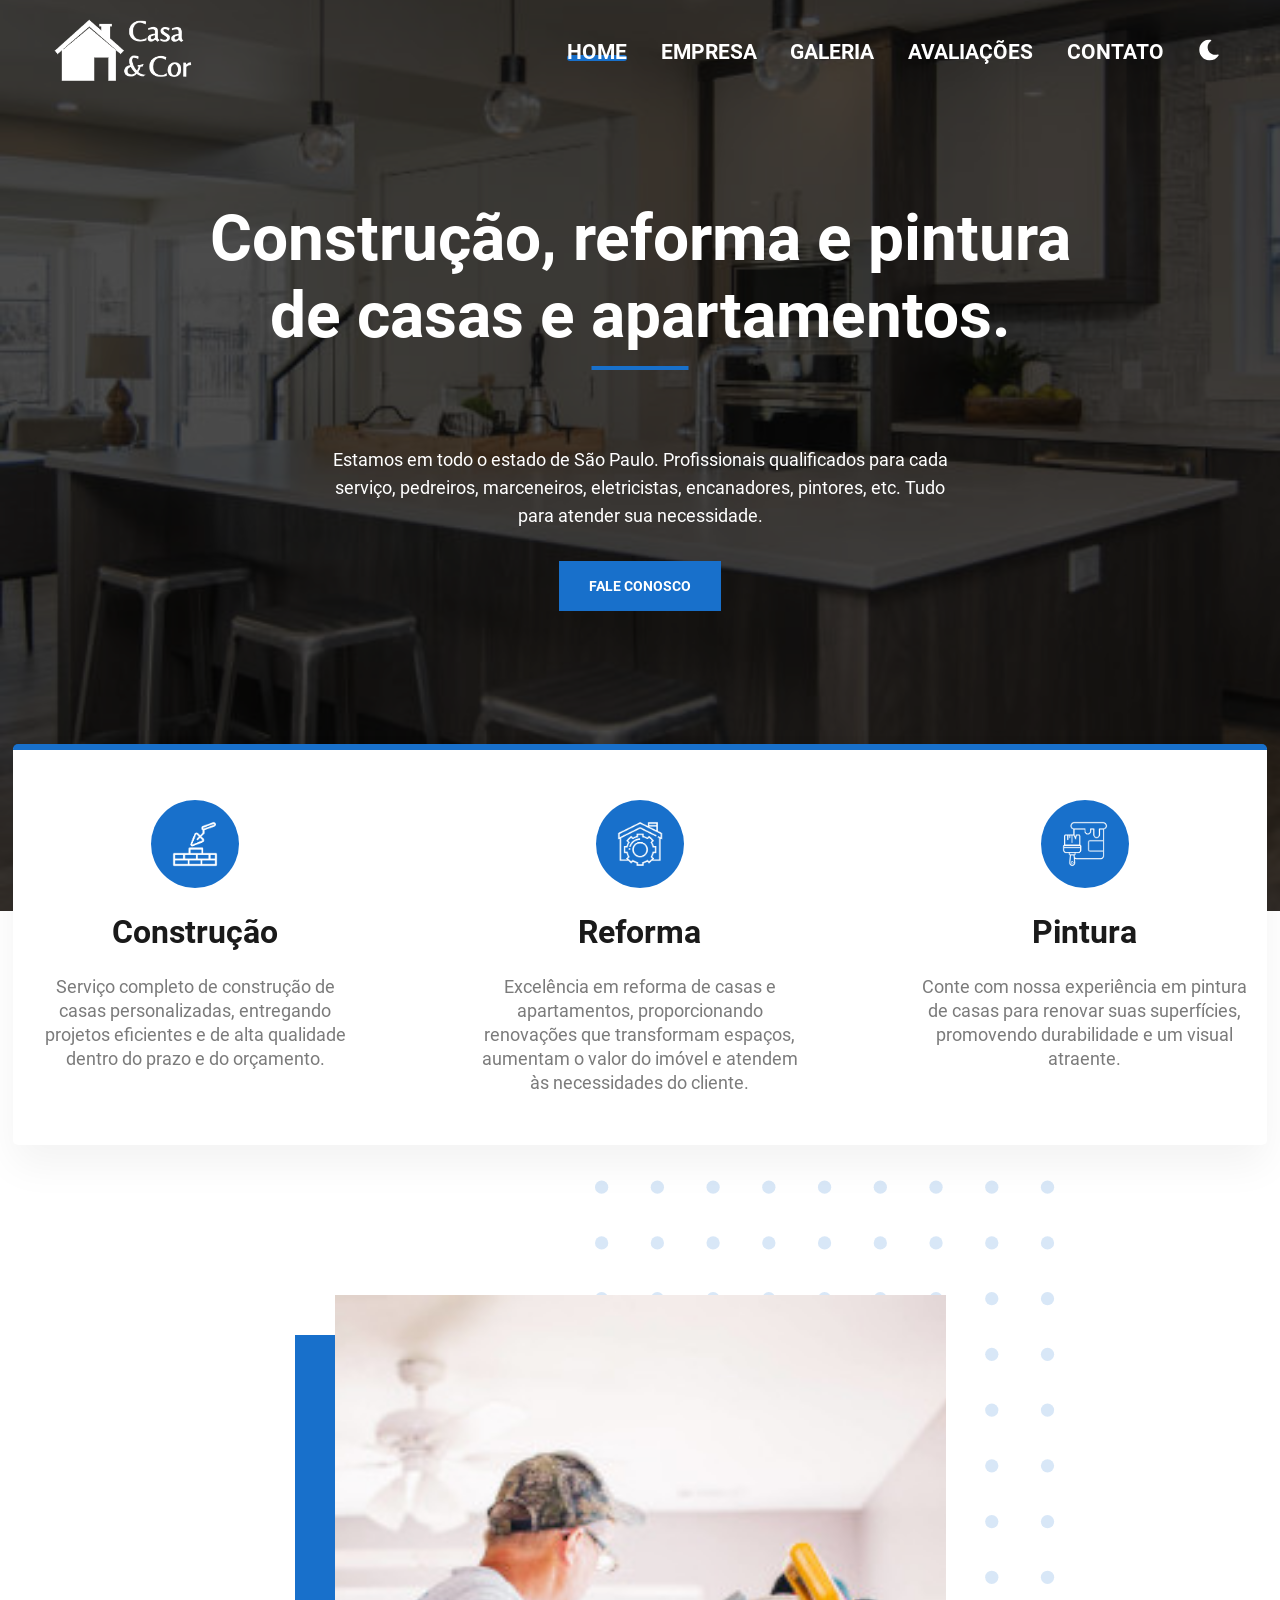
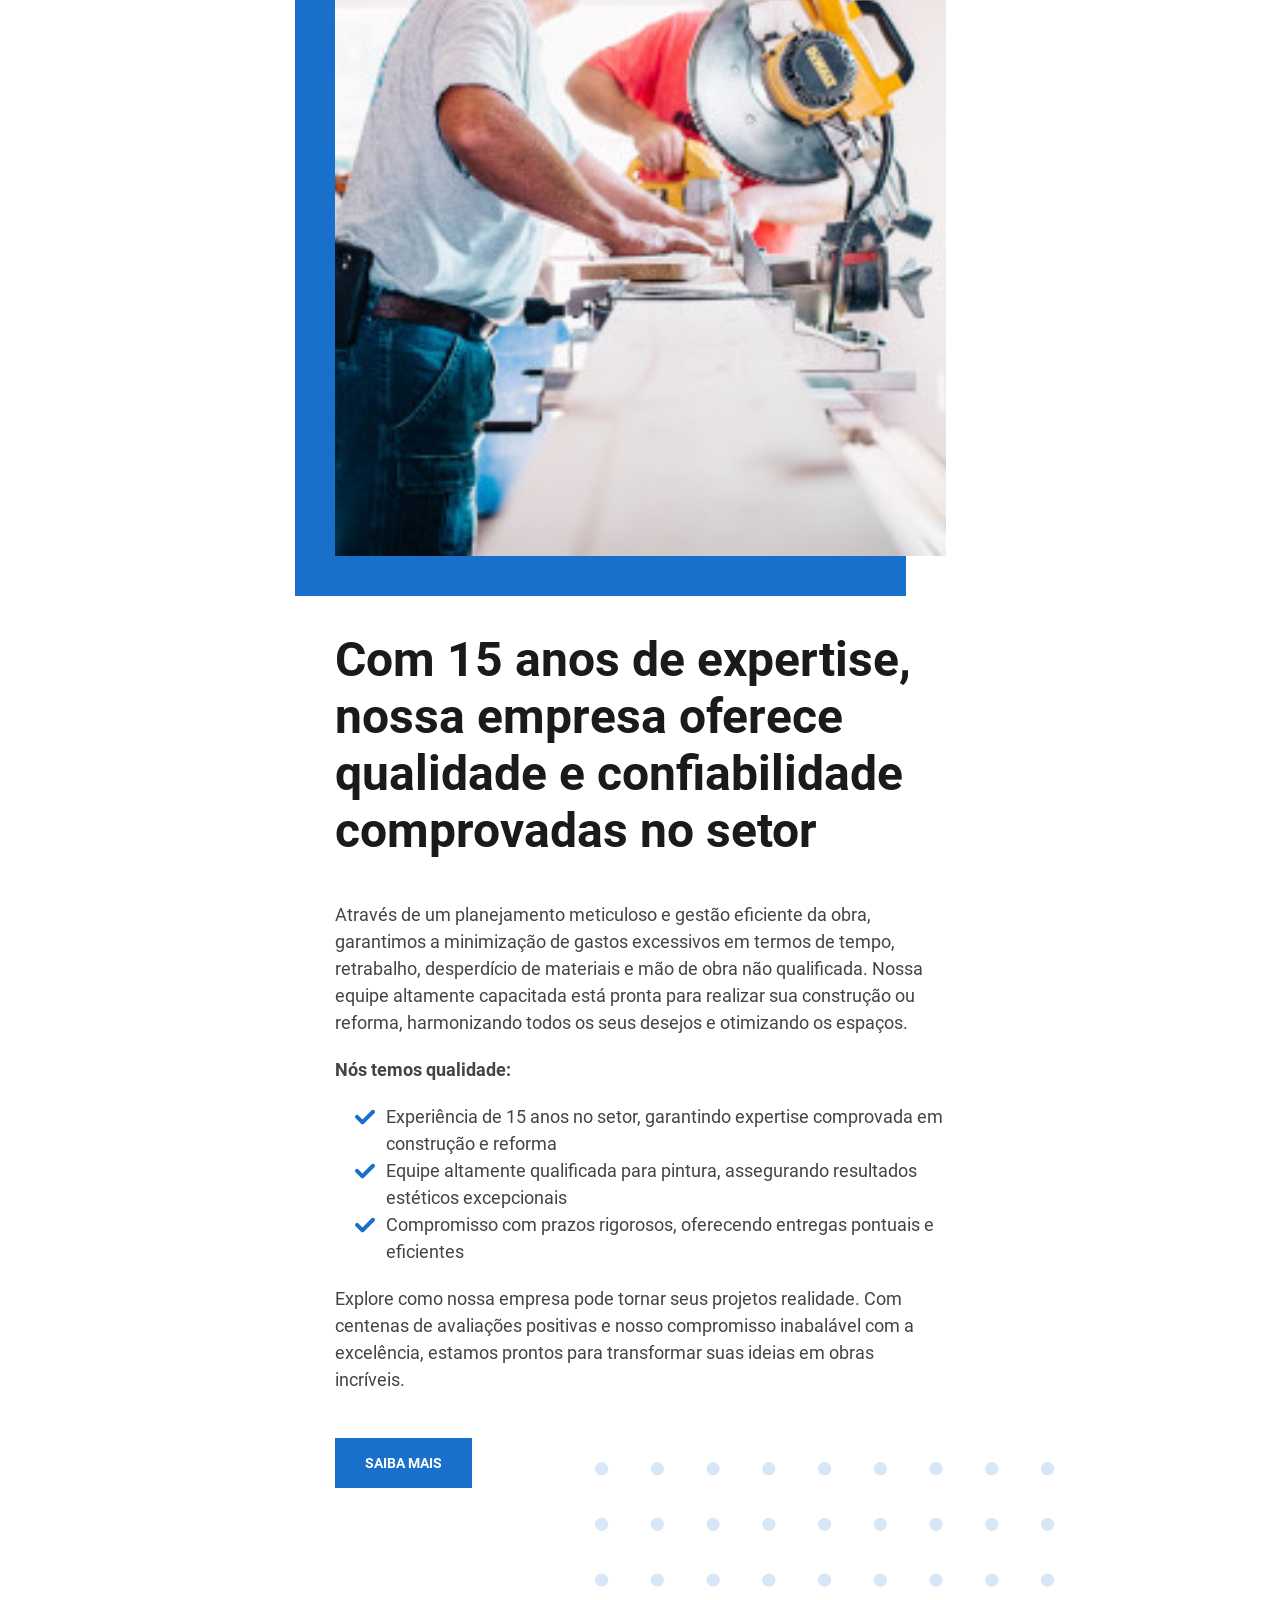
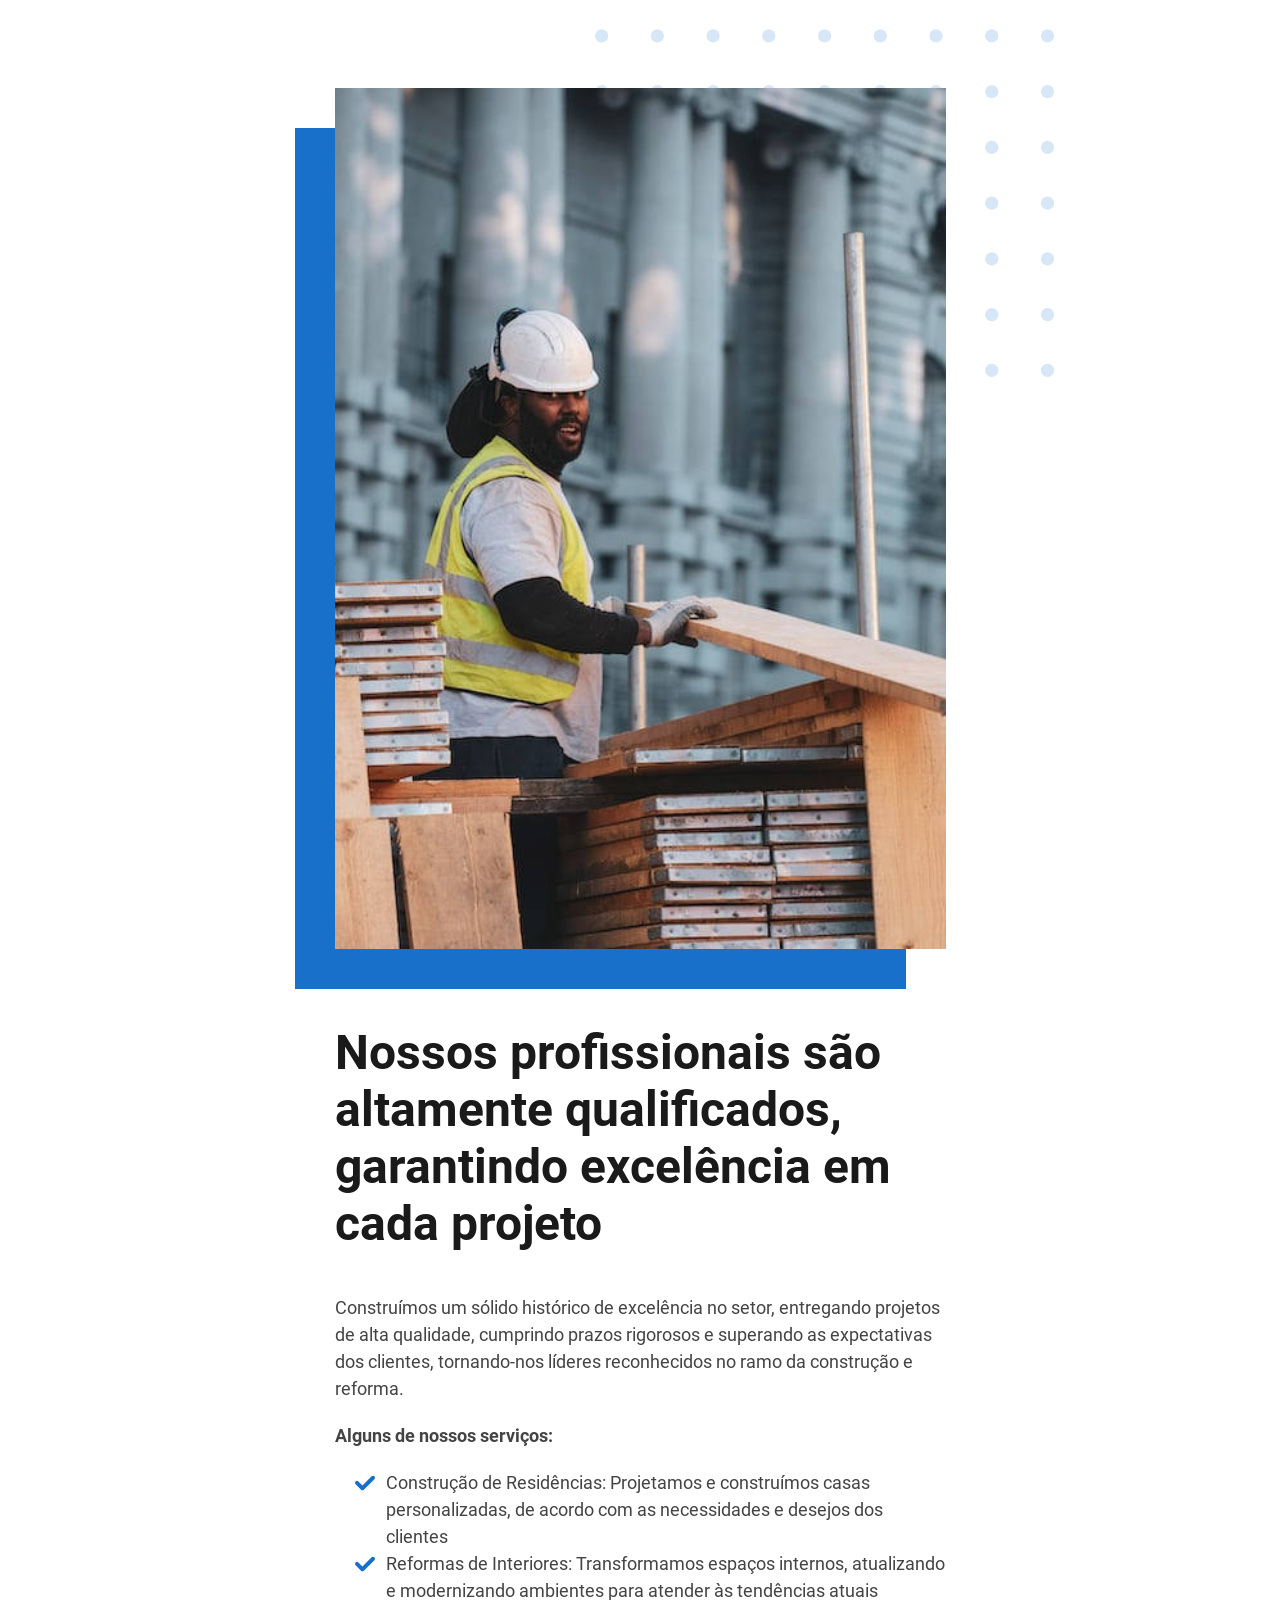
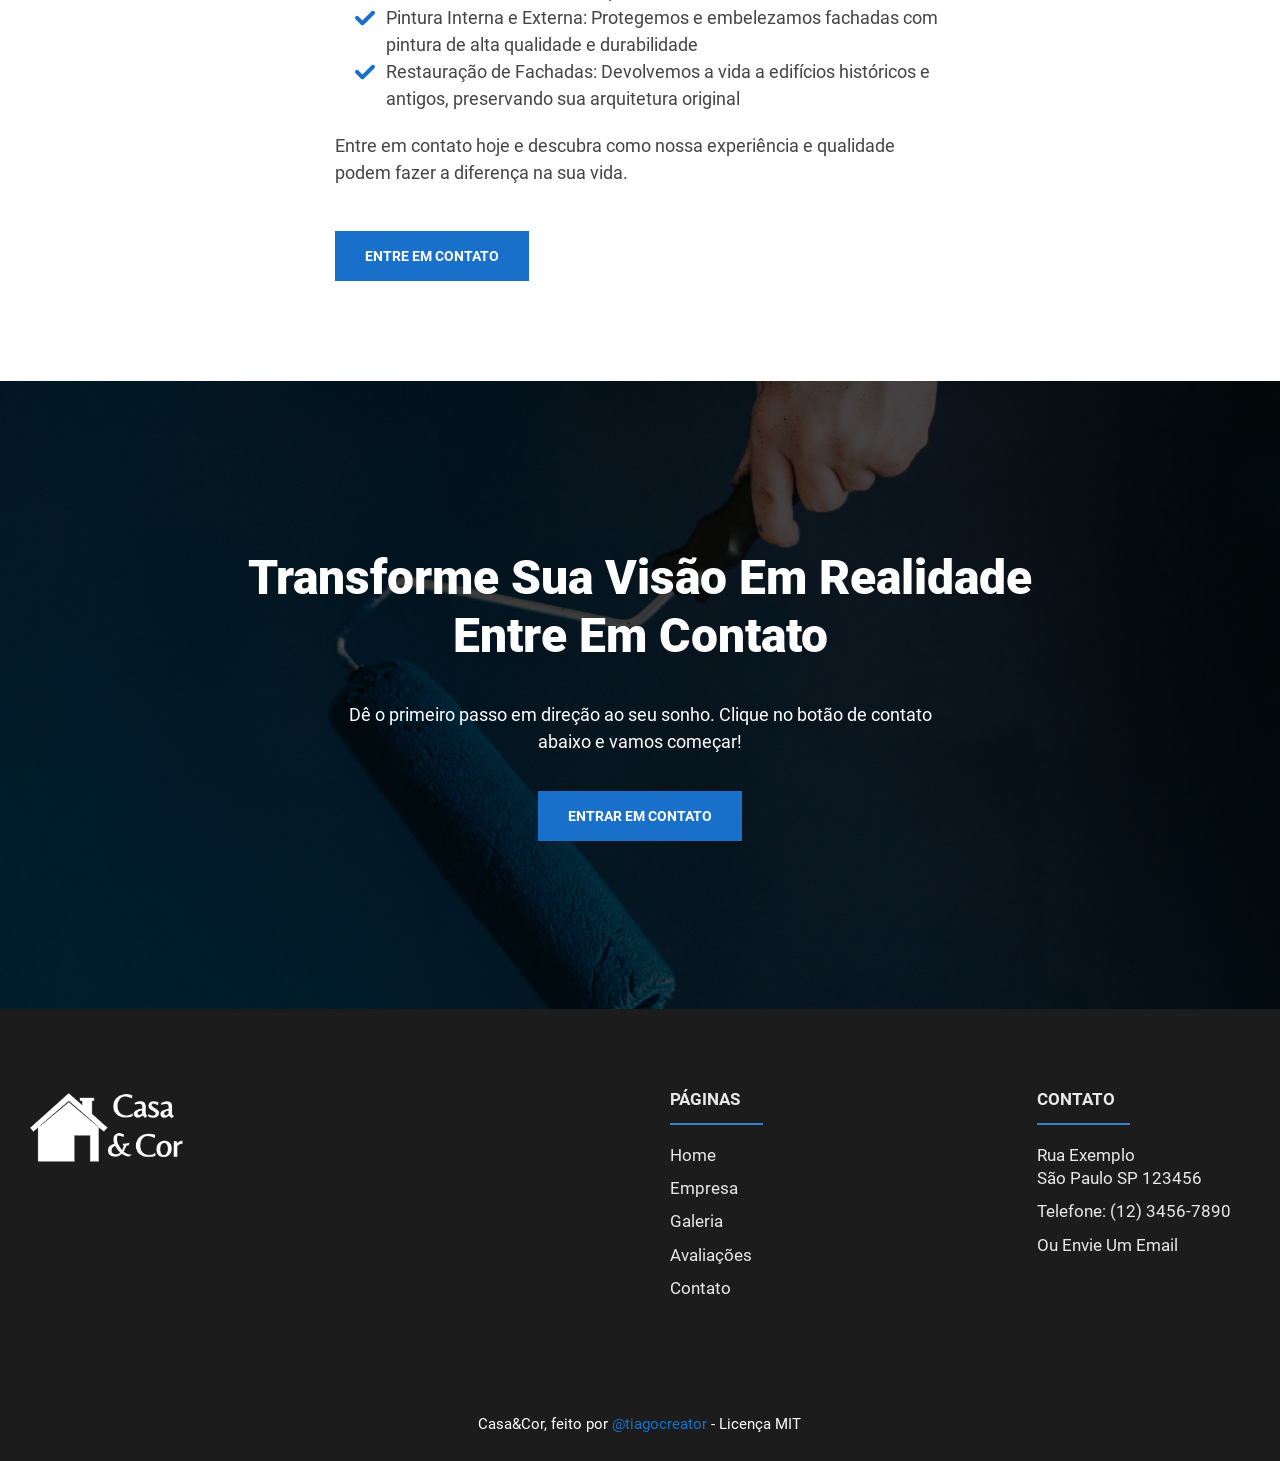
==== index.html @ dbbd8d4b "Update HTML meta tags and fix typos - Updated meta keywords for improved SEO. - Added canonical tags" ====
<!DOCTYPE html>
<html lang="pt-BR">

<head>
  <meta charset="UTF-8" />
  <meta http-equiv="X-UA-Compatible" content="IE=edge" />
  <meta name="viewport" content="width=device-width, initial-scale=1.0" />

  <link rel="canonical" href="https://casa-e-cor.vercel.app/" />
  <meta name="description" content="Construção, reforma e pintura de qualidade para transformar seu espaço." />
  <meta name="keywords"
    content="construção, reforma, pintura, empreiteira, serviços de construção, renovação, reformas de casas, construção comercial, reparos, pintura de interiores, pintura de exteriores, construtora, empreiteiro, remodelação, empreiteira de obras, reforma residencial, serviços de pintura, obras comerciais">

  <!--Exibição em mídias sociais-->
  <meta property="og:title" content="" />
  <meta property="og:description" content="" />
  <meta property="og:type" content="website" />
  <meta property="og:url" content="" />
  <meta property="og:image" content="/images/social.jpg" />
  <meta property="og:image:secure_url" content="/images/social.jpg" />

  <!--Favicons-->
  <link rel="apple-touch-icon" sizes="180x180" href="/apple-touch-icon.png">
  <link rel="icon" type="image/png" sizes="32x32" href="/favicon-32x32.png">
  <link rel="icon" type="image/png" sizes="16x16" href="/favicon-16x16.png">
  <link rel="manifest" href="/site.webmanifest">
  <link rel="mask-icon" href="/safari-pinned-tab.svg" color="#5bbad5">
  <meta name="msapplication-TileColor" content="#2b5797">
  <meta name="theme-color" content="#ffffff">

  <!-- Pré-carregar -->
  <link rel="preload" as="image" href="/images/landing-m.jpg />
  <link rel="preload" as="font" type="font/woff2" href="fonts/roboto-v29-latin-regular.woff2" crossorigin />
  <link rel="preload" as="font" type="font/woff2" href="fonts/roboto-v29-latin-700.woff2" crossorigin />

  <link rel="stylesheet" href="/css/critical.css" />
  <link rel="stylesheet" href="/css/root.css" />
  <link rel="stylesheet" href="/css/dark.css" />

  <!--Adiar o carregamento de todo o CSS da página-->
  <link rel="stylesheet" href="/css/local.css" media="print" onload="this.media='all'; this.onload=null;" />

  <!--Estilos para caso o usuário estiver com o JavaScript desativado-->
  <noscript>
    <link rel="stylesheet" href="/css/local.css" />
  </noscript>

  <title>Casa&Cor | Construção, Reforma e Pintura</title>
</head>

<body>
  <!--Para Leitores de Tela-->
  <a class="skip" aria-label="skip to main content" href="#main">Clique para ir até o conteúdo principal</a>

  <!-- ============================================ -->
  <!--                 Navegação                    -->
  <!-- ============================================ -->

  <div id="navigation">
    <div aria-hidden="true" class="background-color-div">
      <!--
            Esta div é usada para corrigir um erro de z-index onde o 
            #navbar-menu abre na frente da #navigation. Esta barra coloca
            o #navbar-menu atrás do #navigation.
        -->
    </div>
    <div class="container">
      <a class="logo" aria-label="click to go to home page" href="/index.html">
        <!--
                Se não tiver uma verão dark do logo, remover a tag img da versão dark do logo, e também a classe .light da tag img da versão light do logo
            -->

        <!--Logo Light-->
        <img class="light" aria-hidden="true" src="/images/logo-light.png" decoding="async" alt="logo" width="250"
          height="117" />

        <!--Logo Dark-->
        <img class="dark" aria-hidden="true" src="/images/logo-blue.png" decoding="async" loading="lazy" alt="logo"
          width="250" height="117" />
      </a>

      <!--Nagevação Principal-->
      <nav id="navbar-menu">
        <ul>
          <li><a class="active" href="/index.html">Home</a></li>
          <li><a href="/about.html">Empresa</a></li>
          <li><a href="/projects.html">Galeria</a></li>
          <li><a href="/reviews.html">Avaliações</a></li>
          <li><a href="/contact.html">Contato</a></li>
        </ul>
      </nav>

      <!--Ativar Modo Dark-->
      <button id="dark-mode-toggle">
        <svg class="moon" xmlns="http://www.w3.org/2000/svg" viewBox="0 0 480 480"
          style="enable-background: new 0 0 480 480" xml:space="preserve">
          <path
            d="M459.782 347.328c-4.288-5.28-11.488-7.232-17.824-4.96-17.76 6.368-37.024 9.632-57.312 9.632-97.056 0-176-78.976-176-176 0-58.4 28.832-112.768 77.12-145.472 5.472-3.712 8.096-10.4 6.624-16.832S285.638 2.4 279.078 1.44C271.59.352 264.134 0 256.646 0c-132.352 0-240 107.648-240 240s107.648 240 240 240c84 0 160.416-42.688 204.352-114.176 3.552-5.792 3.04-13.184-1.216-18.496z" />
        </svg>
        <img class="sun" aria-hidden="true" src="/images/sun.svg" decoding="async" alt="lua" width="15" height="15" />
      </button>

      <!--Ativar Navegação Mobile-->
      <button class="hamburger-menu">
        <span aria-hidden="true"></span>
      </button>
    </div>
  </div>

  <main id="main">
    <!-- ============================================ -->
    <!--                Página Principal              -->
    <!-- ============================================ -->

    <section id="hero">
      <div class="hero-content">
        <div class="heroText">
          <h1 id="home-h">Construção, reforma e pintura de casas e apartamentos.</h1>
          <p>
            Estamos em todo o estado de São Paulo. Profissionais qualificados para cada serviço, pedreiros,
            marceneiros,
            eletricistas,
            encanadores, pintores, etc. Tudo para atender sua necessidade.
          </p>
          <a class="button-solid" href="/contact.html" target="_blank" rel="noopener">
            Fale Conosco
          </a>
        </div>
      </div>
      <picture>
        <source media="(max-width: 600px)" srcset="/images/landing-m.jpg" />
        <source media="(min-width: 601px)" srcset="/images/landing.jpg" />
        <img aria-hidden="true" decoding="async" src="/images/landing.jpg" alt="casa nova" width="600" height="750" />
      </picture>
    </section>

    <!-- ============================================ -->
    <!--                Nossos Serviços               -->
    <!-- ============================================ -->

    <section id="services" class="services">
      <div class="card">
        <picture>
          <img aria-hidden="true" decoding="async" src="/images/service1.png" alt="" width="48" height="48" />
        </picture>
        <h2>Construção</h2>
        <p>
          Serviço completo de construção de casas personalizadas, entregando
          projetos eficientes e de alta qualidade dentro do prazo e do orçamento.
        </p>
      </div>
      <div class="card">
        <picture>
          <img aria-hidden="true" decoding="async" src="/images/service2.png" alt="" width="48" height="48" />
        </picture>
        <h2>Reforma</h2>
        <p>
          Excelência em reforma de casas e apartamentos, proporcionando renovações que transformam espaços, aumentam o
          valor do imóvel
          e atendem às necessidades do cliente.
        </p>
      </div>
      <div class="card">
        <picture>
          <img aria-hidden="true" decoding="async" src="/images/service3.png" alt="" width="48" height="48" />
        </picture>
        <h2>Pintura</h2>
        <p>
          Conte com nossa experiência em pintura de casas para renovar suas superfícies, promovendo durabilidade e um
          visual
          atraente.
        </p>
      </div>
    </section>

    <!-- ============================================ -->
    <!--                   Sobre                      -->
    <!-- ============================================ -->

    <section id="sidebyside" class="sidebyside">
      <div class="container">
        <div class="content">
          <h2 class="title">Com 15 anos de expertise, nossa empresa oferece qualidade e confiabilidade comprovadas no
            setor</h2>
          <p>
            Através de um planejamento meticuloso e gestão eficiente da obra, garantimos a minimização de gastos
            excessivos em
            termos de tempo, retrabalho, desperdício de materiais e mão de obra não qualificada. Nossa equipe altamente
            capacitada
            está pronta para realizar sua construção ou reforma, harmonizando todos os seus desejos e otimizando os
            espaços.
          </p>
          <p>
            <strong>Nós temos qualidade:</strong>
          </p>
          <ul>
            <li>
              <img aria-hidden="true" loading="lazy" decoding="async" src="/images/check.svg" alt="" width="20"
                height="20" />
              <span>Experiência de 15 anos no setor, garantindo expertise comprovada em construção e reforma</span>
            </li>
            <li>
              <img aria-hidden="true" loading="lazy" decoding="async" src="/images/check.svg" alt="" width="20"
                height="20" />
              <span>Equipe altamente qualificada para pintura, assegurando resultados estéticos excepcionais</span>
            </li>
            <li>
              <img aria-hidden="true" loading="lazy" decoding="async" src="/images/check.svg" alt="" width="20"
                height="20" />
              <span>Compromisso com prazos rigorosos, oferecendo entregas pontuais e eficientes</span>
            </li>
          </ul>
          <p>
            Explore como nossa empresa pode tornar seus projetos realidade. Com
            centenas de
            avaliações positivas e nosso compromisso inabalável com a excelência, estamos prontos para transformar suas
            ideias em
            obras incríveis.
          </p>
          <a class="button-solid" href="/about.html">Saiba Mais</a>
        </div>
        <picture class="image-box">
          <source media="(max-width: 600px)" srcset="/images/company-m.jpg" />
          <source media="(min-width: 601px)" srcset="/images/company.jpg" />
          <img aria-hidden="true" loading="lazy" decoding="async" src="/images/company.jpg"
            alt="homem operando serra eletrica" width="500" height="333" />
        </picture>
      </div>
    </section>

    <!-- ============================================ -->
    <!--                Profissionais                 -->
    <!-- ============================================ -->

    <section id="sidebyside-reverse">
      <div class="container">
        <div class="content">
          <h2 class="title">Nossos profissionais são altamente qualificados, garantindo excelência em cada projeto</h2>
          <p>
            Construímos um sólido histórico de excelência no setor, entregando projetos de alta
            qualidade, cumprindo prazos rigorosos e superando as expectativas dos clientes, tornando-nos líderes
            reconhecidos no
            ramo da construção e reforma.
          </p>
          <p>
            <strong>Alguns de nossos serviços:</strong>
          </p>
          <ul>
            <li>
              <img aria-hidden="true" loading="lazy" decoding="async" src="/images/check.svg" alt="" width="20"
                height="20" />
              <span>Construção de Residências: Projetamos e construímos casas personalizadas, de acordo com as
                necessidades e desejos dos
                clientes</span>
            </li>
            <li>
              <img aria-hidden="true" loading="lazy" decoding="async" src="/images/check.svg" alt="" width="20"
                height="20" />
              <span>Reformas de Interiores: Transformamos espaços internos, atualizando e modernizando ambientes para
                atender às tendências
                atuais</span>
            </li>
            <li>
              <img aria-hidden="true" loading="lazy" decoding="async" src="/images/check.svg" alt="" width="20"
                height="20" />
              <span>Pintura Interna e Externa: Protegemos e embelezamos fachadas com pintura de alta qualidade e
                durabilidade</span>
            </li>
            <li>
              <img aria-hidden="true" loading="lazy" decoding="async" src="/images/check.svg" alt="" width="20"
                height="20" />
              <span>Restauração de Fachadas: Devolvemos a vida a edifícios históricos e antigos, preservando sua
                arquitetura original</span>
            </li>
          </ul>
          <p>
            Entre em contato hoje e descubra como nossa experiência e qualidade podem fazer a diferença na sua vida.
          </p>
          <a class="button-solid" href="/contact.html">Entre Em Contato</a>
        </div>
        <picture class="image-box">
          <source media="(max-width: 600px)" srcset="/images/worker.jpg" />
          <source media="(min-width: 601px)" srcset="/images/worker.jpg" />
          <img aria-hidden="true" loading="lazy" decoding="async" src="/images/worker.jpg"
            alt="trabalhador de construção" width="500" height="671" />
        </picture>
      </div>
    </section>

    <!-- ============================================ -->
    <!--                   Call to Action             -->
    <!-- ============================================ -->

    <section id="cta">
      <div class="container">
        <h2 class="title">
          Transforme Sua Visão Em Realidade <br />
          Entre Em Contato
        </h2>
        <p>
          Dê o primeiro passo em direção ao seu sonho. Clique no botão de contato abaixo e vamos começar!
        </p>
        <a href="/contact.html" class="button-solid">Entrar Em Contato</a>
      </div>
      <picture>
        <source media="(max-width: 600px)'" srcset="/images/paint-m.jpg" />
        <source media="(min-width: 601px)" srcset="/images/paint.jpg" />
        <img aria-hidden="true" loading="lazy" decoding="async" src="/images/paint.jpg" alt="pincel de tinta"
          width="500" height="333" />
      </picture>
    </section>

  </main>

  <!-- ============================================ -->
  <!--                     Footer                   -->
  <!-- ============================================ -->

  <footer id="footer">
    <div class="container">
      <div class="left-section">
        <a class="logo" href="/index.html"><img loading="lazy" decoding="async" src="/images/logo-light.png" alt="logo"
            width="264" height="78" /></a>
      </div>
      <div class="right-section">
        <div class="lists">
          <ul>
            <li>
              <h2>Páginas</h2>
            </li>
            <li><a href="/index.html">Home</a></li>
            <li><a href="/about.html">Empresa</a></li>
            <li><a href="/projects.html">Galeria</a></li>
            <li><a href="/testimonials.html">Avaliações</a></li>
            <li><a href="/contact.html">Contato</a></li>
          </ul>
          <ul>
            <li>
              <h2>Contato</h2>
            </li>
            <li>
              <a href="/contact.html">Rua Exemplo<br />São Paulo SP 123456</a>
            </li>
            <li><a href="tel:1234567890">Telefone: (12) 3456-7890</a></li>
            <li><a href="mailto:email@email.com">Ou Envie Um Email</a></li>
          </ul>
        </div>
      </div>
    </div>

    <div class="credit">
      <span>Casa&Cor, feito por </span>
      <a href="https://github.com/tiagocreator" target="_blank" rel="noopener">@tiagocreator</a>
      <span class="copyright">- Licença MIT</span>
    </div>
  </footer>

  <script defer src="/script/nav.js"></script>
  <script defer src="/script/dark.js"></script>
  <script defer src="./script/scroll.js"></script>
</body>

</html>
---- css/critical.css ----
/*-- -------------------------- -->
<---      Página Inicial        -->
<--- -------------------------- -*/
/* Mobile */
@media only screen and (min-width: 0em) {
  #hero {
    font-size: inherit;
    padding-bottom: 16.875em;
    padding-top: 9.375em;
    position: relative;
    z-index: 1;
  }
  #hero:before {
    content: '';
    position: absolute;
    display: block;
    height: 100%;
    width: 100%;
    background: #000;
    opacity: 0.7;
    top: 0;
    left: 0;
    z-index: -10;
  }
  #hero picture {
    position: absolute;
    top: 0;
    left: 0;
    height: 100%;
    width: 100%;
    z-index: -11;
  }
  #hero picture img {
    position: absolute;
    top: 0;
    left: 0;
    height: 100%;
    width: 100%;
    object-fit: cover;
  }
  #hero .hero-content {
    width: 96%;
    max-width: 71.5em;
    margin: auto;
    position: relative;
    z-index: 10;
    text-align: center;
  }
  #hero .hero-content {
    padding: 0;
  }
  #hero .heroText {
    width: 100%;
    margin: auto;
    max-width: 56.875em;
  }
  #hero h1 {
    font-weight: bold;
    font-size: min(12vw, 4em);
    color: #fff;
    text-align: center;
    line-height: 1.203125;
    margin: auto;
    width: 100%;
    max-width: 14.125em;
    margin-bottom: 1.4375em;
    position: relative;
  }
  #hero h1:before {
    content: '';
    position: absolute;
    display: block;
    height: 0.0625em;
    width: 1.515625em;
    background: var(--primary);
    opacity: 1;
    bottom: -0.25em;
    left: 50%;
    transform: translateX(-50%);
  }
  #hero p {
    line-height: 1.55em;
    margin: auto;
    margin-bottom: 1.72222222em;
    color: #fff;
    width: 100%;
    text-align: center;
    max-width: 34.27777778em;
    opacity: 1;
  }
  #hero .button-solid {
    margin: auto;
    display: inline-block;
    width: auto;
  }
}
/* Tablet */
@media only screen and (min-width: 48em) {
  #hero {
    padding: 12.5em 0 18.75em 0;
    z-index: 1;
    overflow: hidden;
  }
  #hero .hero-content {
    display: flex;
    justify-content: space-between;
    position: relative;
  }
}
/* Desktop Pequeno */
@media only screen and (min-width: 1300px) {
  #hero {
    padding-top: 17.0625em;
    padding-bottom: 19.1875em;
    background: url('../images/landing.jpg');
    background-size: cover;
    background-position: center;
    background-repeat: no-repeat;
    background-attachment: fixed;
  }
  #hero picture {
    display: none;
  }
}
/*-- -------------------------- -->
<---          Serviços          -->
<--- -------------------------- -*/
/* Mobile */
@media only screen and (min-width: 0em) {
  .services {
    border-radius: 0.3125em;
    margin: auto;
    margin-top: -10.4375em;
    position: relative;
    z-index: 100;
    background: #fff;
    width: 90%;
    max-width: 82.5em;
    padding: 3.125em 1.25em;
    border-top: 0.375em solid var(--primary);
    box-shadow: 0px 20px 40px rgba(0, 0, 0, 0.05);
    margin-bottom: 3.125em;
  }
  .services .card {
    display: block;
    width: 100%;
    max-width: 22.3125em;
    margin: auto;
    margin-bottom: 3.125em;
  }
  .services .card:last-of-type {
    margin-bottom: 0;
  }
  .services .card picture {
    background: var(--primary);
    width: 5.5em;
    height: 5.5em;
    display: flex;
    justify-content: center;
    align-items: center;
    margin: auto;
    margin-bottom: 1.4375em;
    border-radius: 50%;
  }
  .services .card picture img {
    width: 3em;
    height: 3em;
  }
  .services .card h2 {
    text-align: center;
    font-size: 2em;
    line-height: 1.35em;
    font-weight: 700;
    color: #1a1a1a;
    margin-bottom: 0.65em;
  }
  .services .card p {
    text-align: center;
    line-height: 1.33333333em;
    width: 100%;
    opacity: 0.7;
  }
}
/* Entre */
@media only screen and (min-width: 768px) {
  .services {
    font-size: min(1.8vw, 1em);
    display: flex;
    justify-content: space-between;
    align-items: flex-start;
    width: 98%;
  }
  .services .card {
    margin: 0;
    max-width: 20.3125em;
  }
}
/* Desktop Grande */
@media only screen and (min-width: 1300px) {
  .services {
    padding: 3.125em 5em;
  }
  .services .card {
    max-width: 22.3125em;
  }
}
/* Modo Escuro */
@media only screen and (min-width: 0em) {
  body.dark-mode #services {
    background: var(--medium);
  }
  body.dark-mode #services picture {
    background: var(--primaryDark);
  }
  body.dark-mode #services h2 {
    color: #fff;
    font-weight: bold;
  }
}
---- css/root.css ----
/*-- -------------------------- -->
<---      Estilos Globais       -->
<--- -------------------------- -*/
/* Mobile */
@media only screen and (min-width: 0em) {
  :root {
    --primary: #1870cb;
    --primaryShade: #3d89d9;
    --primaryDark: #0a116b;
    --bodyText: #1a1a1a;
  }
  @font-face {
    font-family: 'Roboto';
    font-style: normal;
    font-weight: 400;
    src: local(''), url('../fonts/roboto-v29-latin-regular.woff2') format('woff2'), url('../fonts/roboto-v29-latin-regular.woff') format('woff');
  }
  @font-face {
    font-family: 'Roboto';
    font-style: normal;
    font-weight: 700;
    src: local(''), url('../fonts/roboto-v29-latin-700.woff2') format('woff2'), url('../fonts/roboto-v29-latin-700.woff') format('woff');
  }
  @font-face {
    font-family: 'Roboto';
    font-style: normal;
    font-weight: 900;
    src: local(''), url('../fonts/roboto-v29-latin-900.woff2') format('woff2'), url('../fonts/roboto-v29-latin-900.woff') format('woff');
  }
  body,
  html {
    margin: 0;
    padding: 0;
    font-size: 100%;
    font-family: 'Roboto', Arial, sans-serif;
    color: var(--bodyText);
    overflow-x: hidden;
  }
  *,
  *:before,
  *:after {
    margin: 0;
    padding: 0;
    box-sizing: border-box;
  }
  body {
    transition: background-color 0.3s;
  }
  .container {
    position: relative;
    width: 92%;
    margin: auto;
  }
  h1,
  h2,
  h3,
  h4,
  h5,
  h6 {
    margin: 0;
    color: #1a1a1a;
  }
  p,
  li,
  a {
    font-size: 1.125em;
    line-height: 1.5em;
    margin: 0;
  }
  p,
  li {
    color: #444444;
  }
  a:hover,
  button:hover {
    cursor: pointer;
  }
  .button-solid {
    font-size: 0.875em;
    font-weight: bold;
    text-transform: uppercase;
    text-decoration: none;
    display: inline-block;
    width: auto;
    color: #fff;
    line-height: 3.57142857em;
    height: 3.57142857em;
    text-align: center;
    padding: 0 2.14285714em;
    position: relative;
    z-index: 1;
    background-color: var(--primary);
    transition: color 0.3s;
    transition-delay: 0.1s;
  }
  .button-solid:hover {
    color: #aad3e1;
  }
  .button-solid:hover:before {
    width: 100%;
  }
  .button-solid:before {
    content: '';
    position: absolute;
    display: block;
    height: 100%;
    opacity: 1;
    top: 0;
    left: 0;
    z-index: -1;
    background-color: #000;
    width: 0;
    transition: width 0.3s;
  }
  .skip {
    position: absolute;
    top: 0;
    left: 0;
    opacity: 0;
    z-index: -1111111;
  }
}
@media only screen and (min-width: 1024px) {
  body,
  html {
    padding: 0;
    margin: 0;
  }
}
@media only screen and (min-width: 2000px) {
  body,
  html {
    font-size: 0.85vw;
  }
}
/*-- -------------------------- -->
<---         Navegação          -->
<--- -------------------------- -*/
/* Mobile */
@media only screen and (max-width: 1023px) {
  #navigation {
    position: fixed;
    top: 0;
    left: 0;
    width: 100%;
    z-index: 10000;
    height: auto;
  }
  #navigation .background-color-div {
    position: absolute;
    top: 0;
    left: 0;
    background-color: #fff;
    width: 100%;
    height: 100%;
    box-shadow: rgba(149, 157, 165, 0.2) 0px 8px 24px;
  }
  #navigation .container {
    padding: 0.8125em 0;
    width: 96%;
  }
  #navigation .logo {
    display: inline-block;
    height: 1.875em;
    width: auto;
  }
  #navigation .logo img {
    width: auto;
    height: 100%;
  }
  #navigation .logo .light {
    display: none;
  }
  #navigation .logo .dark {
    display: block;
  }
  #navigation .hamburger-menu {
    position: absolute;
    right: 0em;
    border: none;
    height: 3em;
    width: 3em;
    z-index: 100;
    display: block;
    background: transparent;
    padding: 0;
    top: 50%;
    transform: translateY(-50%);
    transition: top 0.3s;
  }
  #navigation .hamburger-menu span {
    height: 2px;
    width: 1.875em;
    background-color: #000;
    display: block;
    position: absolute;
    left: 50%;
    transform: translateX(-50%);
    transition: background-color 0.3s;
  }
  #navigation .hamburger-menu span:before {
    content: '';
    position: absolute;
    display: block;
    height: 2px;
    width: 80%;
    background: #000;
    opacity: 1;
    top: -6px;
    left: 0;
    transition: width 0.3s, left 0.3s, top 0.3s, transform 0.5s;
  }
  #navigation .hamburger-menu span:after {
    content: '';
    position: absolute;
    display: block;
    height: 2px;
    width: 80%;
    background: #000;
    opacity: 1;
    top: 6px;
    left: 0;
    transition: width 0.3s, left 0.3s, top 0.3s, transform 0.3s;
  }
  #navigation .hamburger-menu.clicked span {
    background-color: transparent;
  }
  #navigation .hamburger-menu.clicked span:before {
    width: 100%;
    transform: translate(-50%, -50%) rotate(225deg);
    left: 50%;
    top: 50%;
  }
  #navigation .hamburger-menu.clicked span:after {
    width: 100%;
    transform: translate(-50%, -50%) rotate(-225deg);
    left: 50%;
    top: 50%;
  }
  #navigation #navbar-menu {
    position: fixed;
    right: 0;
    padding: 0;
    width: 100%;
    border-radius: 0 0 0.375em 0.375em;
    z-index: -1;
    overflow: hidden;
    box-shadow: rgba(149, 157, 165, 0.2) 0px 8px 24px;
    background-color: #fff;
    top: 4em;
    padding-top: 0;
    height: 0;
    transition: height 0.3s, padding-top 0.3s, top 0.3s;
  }
  #navigation #navbar-menu ul {
    padding: 0;
    perspective: 700px;
  }
  #navigation #navbar-menu ul li {
    list-style: none;
    margin-bottom: 1.5em;
    text-align: center;
    transform-style: preserve-3d;
    opacity: 0;
    transform: translateY(-0.4375em) rotateX(90deg);
    transition: opacity 0.5s, transform 0.5s;
  }
  #navigation #navbar-menu ul li:nth-of-type(1) {
    transition-delay: 0.1s;
  }
  #navigation #navbar-menu ul li:nth-of-type(2) {
    transition-delay: 0.2s;
  }
  #navigation #navbar-menu ul li:nth-of-type(3) {
    transition-delay: 0.3s;
  }
  #navigation #navbar-menu ul li:nth-of-type(4) {
    transition-delay: 0.4s;
  }
  #navigation #navbar-menu ul li:nth-of-type(5) {
    transition-delay: 0.5s;
  }
  #navigation #navbar-menu ul li a {
    text-decoration: none;
    text-transform: uppercase;
    color: #000;
    font-size: 1.1875em;
    text-align: center;
    display: inline-block;
    position: relative;
    font-weight: bold;
  }
  #navigation #navbar-menu ul li a.active:before {
    content: '';
    position: absolute;
    display: block;
    height: 0.42105263em;
    background: var(--primary);
    opacity: 1;
    bottom: 0.26315789em;
    border-radius: 0.21052632em;
    left: -0.31578947em;
    right: -0.31578947em;
    z-index: -1;
  }
  #navigation #navbar-menu.open {
    height: 19.125em;
    padding-top: 1.25em;
    z-index: -100;
  }
  #navigation #navbar-menu.open ul li {
    opacity: 1;
    transform: translateY(0) rotateX(0);
  }
}
/* Desktop */
@media only screen and (min-width: 64em) {
  ::-webkit-scrollbar-track {
    -webkit-box-shadow: inset 0 0 0.375em rgba(0, 0, 0, 0.3);
    background-color: #fff;
  }
  ::-webkit-scrollbar-track-piece {
    background-color: #f0f0f0;
  }
  ::-webkit-scrollbar {
    width: 0.75em;
    background-color: #f5f5f5;
  }
  ::-webkit-scrollbar-thumb {
    border-radius: 0.625em;
    background: var(--primary);
  }
  body.scroll #navigation .background-color-div {
    height: 100%;
    box-shadow: rgba(100, 100, 111, 0.2) 0px 7px 29px 0px;
  }
  body.scroll #navigation .logo .light {
    display: none;
  }
  body.scroll #navigation .logo .dark {
    display: block;
  }
  body.scroll #navigation #navbar-menu ul li a {
    color: #1a1a1a;
  }
  body.scroll #dark-mode-toggle svg path {
    fill: #000;
  }
  body.dark-mode #navigation .background-color-div {
    height: 100%;
    box-shadow: rgba(100, 100, 111, 0.2) 0px 7px 29px 0px;
  }
  #navigation {
    width: 100%;
    height: 6.25em;
    position: fixed;
    top: 0;
    left: 0;
    z-index: 200000;
    padding: 0;
    display: flex;
    align-items: center;
  }
  #navigation .background-color-div {
    position: absolute;
    top: 0;
    left: 0;
    width: 100%;
    background-color: #fff;
    height: 0;
    transition: height 0.3s;
  }
  #navigation .container {
    max-width: 75em;
    display: flex;
    justify-content: flex-end;
    align-items: center;
  }
  #navigation .logo {
    margin-right: auto;
    height: 3.75em;
    width: auto;
  }
  #navigation .logo img {
    width: auto;
    height: 100%;
  }
  #navigation #navbar-menu ul {
    padding: 0;
    display: flex;
    justify-content: flex-end;
    align-items: center;
  }
  #navigation #navbar-menu ul li {
    list-style: none;
    margin-left: 1.875em;
    padding-top: 0.1875em;
  }
  #navigation #navbar-menu ul li a {
    text-decoration: none;
    font-weight: bold;
    font-size: 1.1875em;
    text-transform: uppercase;
    position: relative;
    z-index: 1;
    color: #fff;
    transition: color 0.3s;
  }
  #navigation #navbar-menu ul li a:before {
    content: '';
    position: absolute;
    display: block;
    height: 0.31578947em;
    border-radius: 0.15789474em;
    background: var(--primary);
    opacity: 1;
    bottom: 0.10526316em;
    z-index: -1;
    left: 0;
    width: 0%;
    transition: width 0.3s;
  }
  #navigation #navbar-menu ul li a:hover:before {
    width: 100%;
  }
  #navigation #navbar-menu ul li a.active:before {
    content: '';
    position: absolute;
    display: block;
    width: 100%;
    height: 0.31578947em;
    background: var(--primary);
    opacity: 1;
    bottom: 0.10526316em;
    border-radius: 0.15789474em;
    left: 0em;
    right: -0.31578947em;
    z-index: -1;
    transition: bottom 0.3s;
  }
  #navigation .hamburger-menu {
    display: none;
  }
}
/* Modo Escuro Mobile */
@media only screen and (max-width: 1023px) {
  body.dark-mode #navigation .background-color-div {
    background-color: var(--dark);
  }
  body.dark-mode #navigation .hamburger-menu.clicked span {
    background-color: var(--dark);
  }
  body.dark-mode #navigation .hamburger-menu span {
    background-color: #fff;
  }
  body.dark-mode #navigation .hamburger-menu span:before,
  body.dark-mode #navigation .hamburger-menu span:after {
    background-color: #fff;
  }
  body.dark-mode #navigation .logo .light {
    display: block;
  }
  body.dark-mode #navigation .logo .dark {
    display: none !important;
  }
  body.dark-mode #navigation #navbar-menu {
    background-color: var(--medium);
  }
  body.dark-mode #navigation #navbar-menu ul li a {
    color: #fff;
  }
  body.dark-mode #navigation #navbar-menu ul li a:before {
    background: var(--accent);
  }
  body.dark-mode #navigation #navbar-menu ul li a.active {
    color: var(--primary);
  }
}
/* Modo Escuro Desktop */
@media only screen and (min-width: 1024px) {
  body.dark-mode #navigation .background-color-div {
    background-color: var(--dark);
  }
  body.dark-mode #navigation .logo .light {
    display: block;
  }
  body.dark-mode #navigation .logo .dark {
    display: none !important;
  }
  body.dark-mode #navigation #navbar-menu ul li a {
    color: #fff;
  }
  body.dark-mode #navigation #navbar-menu ul li a:before {
    background: var(--accent);
  }
  body.dark-mode #navigation #navbar-menu ul li a.active {
    color: var(--primary);
  }
}
/*-- -------------------------- -->
<---  Apresentação Da página    -->
<--- -------------------------- -*/
/* Mobile */
@media only screen and (min-width: 0em) {
  #int-hero {
    display: flex;
    justify-content: center;
    align-items: center;
    flex-direction: column;
    position: relative;
    z-index: 1;
    min-height: 30vh;
    padding-top: 3.125em;
  }
  #int-hero:before {
    content: '';
    position: absolute;
    display: block;
    height: 100%;
    width: 100%;
    background: #000;
    opacity: 0.7;
    top: 0;
    left: 0;
    z-index: -1;
  }
  #int-hero picture {
    position: absolute;
    top: 0;
    left: 0;
    height: 100%;
    width: 100%;
    z-index: -2;
  }
  #int-hero picture img {
    position: absolute;
    top: 0;
    left: 0;
    height: 100%;
    width: 100%;
    object-fit: cover;
  }
  #int-hero h1 {
    color: #fff;
    font-size: 2.13333333em;
    text-align: center;
    margin: 0 auto;
    position: relative;
    width: 96%;
    max-width: 7.8125em;
    margin-top: 1.09375em;
    margin-bottom: 0.46875em;
  }
  #int-hero p {
    color: #fff;
    text-align: center;
    max-width: 22.22222222em;
    margin: auto;
    margin-bottom: 1.66666667em;
    display: block;
    width: 96%;
  }
}
/* Tablet */
@media only screen and (min-width: 48em) {
  #int-hero {
    font-size: 16px;
  }
  #int-hero h1 {
    font-size: 4em;
  }
}
/* Desktop Pequeno */
@media only screen and (min-width: 64em) {
  #int-hero {
    min-height: 18.75em;
    height: auto;
    padding-top: 11.25em;
    padding-block-end: 6.25em;
    background-attachment: fixed;
    font-size: inherit;
  }
}
/*-- -------------------------- -->
<---           Footer           -->
<--- -------------------------- -*/
/* Mobile */
@media only screen and (min-width: 0em) {
  #footer {
    background: #1c1c1c;
    padding: 5.25em 0 1.25em;
    font-size: min(4vw, 1.2em);
  }
  #footer .left-section {
    margin: auto;
    margin-bottom: 3.125em;
    text-align: center;
  }
  #footer .left-section .logo {
    display: inline-block;
    margin: auto;
    width: auto;
    height: 3.125em;
    margin-bottom: 1.875em;
    text-align: center;
  }
  #footer .left-section .logo img {
    width: auto;
    height: 100%;
    display: block;
  }
  #footer .left-section p {
    font-size: 0.875em;
    line-height: 1.92857143;
    color: #fff;
    opacity: 0.9;
    text-align: center;
    width: 100%;
    width: 21.92857143em;
    margin: auto;
  }
  #footer .right-section {
    width: 96%;
    max-width: 25.4375em;
    margin: auto;
  }
  #footer .right-section .lists {
    display: flex;
    justify-content: space-between;
    flex-wrap: wrap;
    width: 96%;
    max-width: 19.1875em;
    margin: auto;
  }
  #footer .right-section .lists ul {
    padding: 0;
    margin-bottom: 0;
    margin-top: 0;
  }
  #footer .right-section .lists ul:nth-of-type(3) {
    margin-top: 3.125em;
  }
  #footer .right-section .lists ul:nth-of-type(3) li {
    display: flex;
    justify-content: flex-start;
    align-items: center;
    margin-bottom: 0.88888889em;
  }
  #footer .right-section .lists ul:nth-of-type(3) li:last-of-type {
    margin-bottom: 0;
  }
  #footer .right-section .lists ul li {
    list-style: none;
    margin-bottom: 0.66666667em;
    color: #fff;
    font-size: 1em;
    opacity: 0.9;
  }
  #footer .right-section .lists ul li a {
    text-decoration: none;
    color: #fff;
    line-height: 1.16666667;
    transition: color 0.3s;
  }
  #footer .right-section .lists ul li a:hover {
    color: var(--primary);
  }
  #footer .right-section .lists ul h2 {
    color: #fff;
    font-size: 1.125em;
    line-height: 1.16666667;
    margin-bottom: 2.05555556em;
    text-transform: uppercase;
    font-weight: bold;
    position: relative;
  }
  #footer .right-section .lists ul h2:before {
    content: '';
    position: absolute;
    display: block;
    height: 0.11111111em;
    width: 5.38888889em;
    background: var(--primaryShade);
    opacity: 1;
    bottom: -0.88888889em;
    left: 0;
  }
  #footer .right-section .buttons {
    display: flex;
    justify-content: center;
  }
  #footer .right-section .button-solid {
    margin: 0;
    height: 2.94444444em;
    padding-top: 0.16666667em;
    width: 13.88888889em;
  }
  #footer .credit {
    color: #fff;
    width: 96%;
    margin: auto;
    text-align: center;
    margin-top: 6.25em;
    line-height: 2.25em;
    font-size: 1em;
  }
  #footer .credit a {
    color: var(--primary);
    text-decoration: none;
    font-size: 1em;
  }
  #footer .credit a:hover {
    text-decoration: underline;
  }
  #footer .credit .copyright {
    display: block;
    font-size: 1em;
  }
}
/* Desktop Pequeno */
@media only screen and (min-width: 64em) {
  #footer {
    font-size: min(1.2vw, 1em);
  }
  #footer .container {
    display: flex;
    flex-direction: row;
    flex-wrap: nowrap;
    justify-content: space-between;
    width: 96%;
    max-width: 82.5em;
    margin: auto;
    padding: 0;
  }
  #footer .left-section {
    width: 25.5625em;
    margin: 0;
    text-align: left;
  }
  #footer .left-section .logo {
    text-align: left;
    margin-left: 0;
    height: 4.375em;
  }
  #footer .left-section p {
    text-align: left;
    margin-left: 0;
  }
  #footer .right-section {
    margin: 0;
    width: 38.0625em;
    max-width: none;
  }
  #footer .right-section .lists {
    width: 96%;
    max-width: 48.0625em;
    margin: 0;
    max-width: initial;
  }
  #footer .right-section .lists ul:nth-of-type(3) {
    margin-top: 0;
  }
  #footer .right-section .lists ul:nth-of-type(3) li:first-of-type {
    margin-bottom: 0;
  }
  #footer .right-section .lists ul li a {
    position: relative;
  }
  #footer .right-section .lists ul li a:before {
    content: '';
    position: absolute;
    display: block;
    height: 0.11111111em;
    width: 0%;
    background: var(--primary);
    opacity: 1;
    bottom: -0.16666667em;
    left: 0;
    transition: width 0.3s;
  }
  #footer .right-section .lists ul li a:hover:before {
    width: 100%;
  }
  #footer .right-section .buttons {
    justify-content: flex-start;
  }
  #footer .credit .copyright {
    display: inline-block;
  }
}
/* Modo Escuro */
@media only screen and (min-width: 0em) {
  body.dark-mode #footer {
    background: #061623;
  }
}
---- css/dark.css ----
/*-- ------------------------------------- -->
<---   Estilos Globais De Modo Escuro  --- -->
<--- ------------------------------------- -*/
/* Mobile */
@media only screen and (min-width: 0em) {
  :root {
    --dark: #082032;
    --medium: #2c394b;
    --accent: #334756;
  }
  body.dark-mode {
    background-color: var(--dark);
  }
  body.dark-mode p,
  body.dark-mode li,
  body.dark-mode h1,
  body.dark-mode h2,
  body.dark-mode h3,
  body.dark-mode h4,
  body.dark-mode h5,
  body.dark-mode h6 {
    color: #fff;
  }
  body.dark-mode .light {
    display: none;
  }
  body.dark-mode .dark {
    display: block !important;
  }
  .dark {
    display: none;
  }
}
/*-- -------------------------- -->
<---      Ativação Dark Mode    -->
<--- -------------------------- -*/
/* Mobile */
@media only screen and (min-width: 0em) {
  body.dark-mode #dark-mode-toggle .sun {
    transform: translate(-50%, -50%);
    opacity: 1;
  }
  body.dark-mode #dark-mode-toggle .moon {
    transform: translate(-50%, -150%);
    opacity: 0;
  }
  #dark-mode-toggle {
    display: block;
    position: absolute;
    top: 50%;
    transform: translateY(-50%);
    right: 3.75em;
    width: 3em;
    height: 3em;
    background: transparent;
    border: none;
    overflow: hidden;
    padding: 0;
  }
  #dark-mode-toggle img,
  #dark-mode-toggle svg {
    position: absolute;
    top: 50%;
    left: 50%;
    transform: translate(-50%, -50%);
    width: 1.5625em;
    height: 1.5625em;
    pointer-events: none;
  }
  #dark-mode-toggle .moon {
    z-index: 2;
    transition: transform 0.3s, opacity 0.3s, fill 0.3s;
    fill: #000;
  }
  #dark-mode-toggle .sun {
    z-index: 1;
    transform: translate(-50%, 100%);
    opacity: 0;
    transition: transform 0.3s, opacity 0.3s;
  }
}
/* Desktop */
@media only screen and (min-width: 64em) {
  #dark-mode-toggle {
    position: relative;
    top: auto;
    right: auto;
    transform: none;
    margin-left: 1.875em;
    margin-bottom: 0em;
  }
  #dark-mode-toggle .moon {
    fill: #fff;
  }
}
---- css/local.css ----
/*-- -------------------------- -->
<---        Lado A Lado         -->
<--- -------------------------- -*/
/* Mobile */
@media only screen and (min-width: 0em) {
  #sidebyside {
    padding: 50px 0;
  }
  #sidebyside .container {
    display: flex;
    justify-content: center;
    flex-direction: column;
    align-items: center;
  }
  #sidebyside .content {
    order: 2;
    margin: auto;
    margin-top: 4.6875em;
    max-width: 38.1875em;
  }
  #sidebyside .content h2 {
    font-size: 3em;
    margin-bottom: 0.875em;
  }
  #sidebyside .content p {
    margin-bottom: 1.11111111em;
  }
  #sidebyside .content ul {
    padding-left: 1.25em;
    margin-bottom: 1.25em;
  }
  #sidebyside .content ul li {
    list-style: none;
    display: flex;
    justify-content: flex-start;
    align-items: flex-start;
  }
  #sidebyside .content ul li img {
    margin-right: 0.625em;
    margin-top: 0.22222222em;
  }
  #sidebyside .content .button-solid {
    margin-top: 1.78571429em;
  }
  #sidebyside .image-box {
    display: block;
    position: relative;
    margin: auto;
    width: 38.1875em;
    height: 53.8125em;
    font-size: min(1.4vw, 1em);
  }
  #sidebyside .image-box:before {
    content: '';
    position: absolute;
    display: block;
    height: 100%;
    width: 100%;
    background: var(--primary);
    opacity: 1;
    top: 2.5em;
    left: -2.5em;
  }
  #sidebyside .image-box:after {
    content: '';
    position: absolute;
    display: block;
    height: 32.25em;
    width: 28.75em;
    background: url('/images/content-circles.svg');
    background-size: contain;
    background-position: center;
    background-repeat: no-repeat;
    opacity: 1;
    top: -14.125em;
    right: -6.8125em;
    z-index: -1;
  }
  #sidebyside .image-box img {
    position: absolute;
    top: 0;
    left: 0;
    height: 100%;
    width: 100%;
    object-fit: cover;
  }
}
/* Entre */
@media only screen and (min-width: 666px) {
  #sidebyside {
    padding: 6.25em 0;
  }
}
/* Desktop Pequeno */
@media only screen and (min-width: 1300px) {
  #sidebyside {
    padding: 9.375em 0;
  }
  #sidebyside .container {
    max-width: 86.9375em;
    flex-direction: row;
    justify-content: space-between;
    align-items: flex-start;
  }
  #sidebyside .content {
    margin: 0;
    width: 60%;
  }
  #sidebyside .image-box {
    margin: 0;
    margin-right: 10.625em;
  }
}
/*-- -------------------------- -->
<---   Lado A Lado Reverso      -->
<--- -------------------------- -*/
/* Mobile */
@media only screen and (min-width: 0em) {
  #sidebyside-reverse {
    padding: 50px 0;
  }
  #sidebyside-reverse .container {
    display: flex;
    justify-content: center;
    flex-direction: column;
    align-items: center;
  }
  #sidebyside-reverse .content {
    order: 2;
    margin: auto;
    margin-top: 4.6875em;
    max-width: 38.1875em;
  }
  #sidebyside-reverse .content h2 {
    font-size: 3em;
    margin-bottom: 0.875em;
  }
  #sidebyside-reverse .content p {
    margin-bottom: 1.11111111em;
  }
  #sidebyside-reverse .content ul {
    padding-left: 1.25em;
    margin-bottom: 1.25em;
  }
  #sidebyside-reverse .content ul li {
    list-style: none;
    display: flex;
    justify-content: flex-start;
    align-items: flex-start;
  }
  #sidebyside-reverse .content ul li img {
    margin-right: 0.625em;
    margin-top: 0.22222222em;
  }
  #sidebyside-reverse .content .button-solid {
    margin-top: 1.78571429em;
  }
  #sidebyside-reverse .image-box {
    display: block;
    position: relative;
    margin: auto;
    width: 38.1875em;
    height: 53.8125em;
    font-size: min(1.4vw, 1em);
  }
  #sidebyside-reverse .image-box:before {
    content: '';
    position: absolute;
    display: block;
    height: 100%;
    width: 100%;
    background: var(--primary);
    opacity: 1;
    top: 2.5em;
    left: -2.5em;
  }
  #sidebyside-reverse .image-box:after {
    content: '';
    position: absolute;
    display: block;
    height: 32.25em;
    width: 28.75em;
    background: url('/images/content-circles.svg');
    background-size: contain;
    background-position: center;
    background-repeat: no-repeat;
    opacity: 1;
    top: -14.125em;
    right: -6.8125em;
    z-index: -1;
  }
  #sidebyside-reverse .image-box img {
    position: absolute;
    top: 0;
    left: 0;
    height: 100%;
    width: 100%;
    object-fit: cover;
  }
}
/* Entre */
@media only screen and (min-width: 666px) {
  #sidebyside-reverse {
    padding: 6.25em 0;
  }
}
/* Desktop Pequeno */
@media only screen and (min-width: 1300px) {
  #sidebyside-reverse {
    padding: 9.375em 0;
  }
  #sidebyside-reverse .container {
    max-width: 86.9375em;
    flex-direction: row;
    justify-content: space-between;
    align-items: flex-start;
  }
  #sidebyside-reverse .content {
    margin: 0;
    width: 60%;
    order: 1;
  }
  #sidebyside-reverse .image-box {
    margin: 0;
    margin-left: 10.625em;
    order: 2;
  }
  #sidebyside-reverse .image-box:before {
    left: auto;
    right: -2.5em;
  }
  #sidebyside-reverse .image-box:after {
    right: auto;
    left: -6.8125em;
  }
}
/*-- -------------------------- -->
<---      Call To Action        -->
<--- -------------------------- -*/
/* Mobile */
@media only screen and (min-width: 0em) {
  #cta {
    position: relative;
    padding: 3.125em 0;
  }
  #cta:before {
    content: '';
    position: absolute;
    display: block;
    height: 100%;
    width: 100%;
    background: #000;
    opacity: 0.7;
    top: 0;
    left: 0;
    z-index: -1;
  }
  #cta .container {
    text-align: center;
  }
  #cta picture {
    position: absolute;
    top: 0;
    left: 0;
    height: 100%;
    width: 100%;
    z-index: -2;
  }
  #cta picture img {
    position: absolute;
    top: 0;
    left: 0;
    height: 100%;
    width: 100%;
    object-fit: cover;
  }
  #cta .title {
    font-weight: 900;
    font-size: min(9vw, 3em);
    line-height: 1.20833333;
    color: #fff;
    position: relative;
    margin-bottom: 0.75em;
    text-align: center;
  }
  #cta p {
    color: #fff;
    text-align: center;
    opacity: 1;
    margin: auto;
    margin-bottom: 2em;
    width: 96%;
    max-width: 33.22222222em;
  }
}
/* Desktop Pequeno */
@media only screen and (min-width: 64em) {
  #cta {
    padding: 10.5em 0;
  }
}
/* Desktop Grande */
@media only screen and (min-width: 1300px) {
  #cta {
    position: relative;
    margin-top: 6.25em;
  }
  #cta:before {
    display: none;
  }
  #cta:after {
    content: '';
    position: absolute;
    display: block;
    height: 69.25em;
    width: 125em;
    background: url('../images/cta-squares.svg');
    background-size: contain;
    background-position: center;
    background-repeat: no-repeat;
    opacity: 1;
    bottom: 0;
    left: 50%;
    transform: translateX(-50%);
    z-index: -3;
  }
  #cta .container {
    width: 90.0625%;
    margin: auto;
  }
  #cta picture {
    width: 90.0625%;
    left: 50%;
    transform: translateX(-50%);
  }
  #cta picture:before {
    content: '';
    position: absolute;
    display: block;
    height: 100%;
    width: 100%;
    background: #000;
    opacity: 0.7;
    top: 0;
    left: 0;
    z-index: 1;
  }
}
/* Modo Escuro */
@media only screen and (min-width: 0em) {
  body.dark-mode #cta:after {
    display: none;
  }
}
---- css/local.css ----
/*-- -------------------------- -->
<---        Lado A Lado         -->
<--- -------------------------- -*/
/* Mobile */
@media only screen and (min-width: 0em) {
  #sidebyside {
    padding: 50px 0;
  }
  #sidebyside .container {
    display: flex;
    justify-content: center;
    flex-direction: column;
    align-items: center;
  }
  #sidebyside .content {
    order: 2;
    margin: auto;
    margin-top: 4.6875em;
    max-width: 38.1875em;
  }
  #sidebyside .content h2 {
    font-size: 3em;
    margin-bottom: 0.875em;
  }
  #sidebyside .content p {
    margin-bottom: 1.11111111em;
  }
  #sidebyside .content ul {
    padding-left: 1.25em;
    margin-bottom: 1.25em;
  }
  #sidebyside .content ul li {
    list-style: none;
    display: flex;
    justify-content: flex-start;
    align-items: flex-start;
  }
  #sidebyside .content ul li img {
    margin-right: 0.625em;
    margin-top: 0.22222222em;
  }
  #sidebyside .content .button-solid {
    margin-top: 1.78571429em;
  }
  #sidebyside .image-box {
    display: block;
    position: relative;
    margin: auto;
    width: 38.1875em;
    height: 53.8125em;
    font-size: min(1.4vw, 1em);
  }
  #sidebyside .image-box:before {
    content: '';
    position: absolute;
    display: block;
    height: 100%;
    width: 100%;
    background: var(--primary);
    opacity: 1;
    top: 2.5em;
    left: -2.5em;
  }
  #sidebyside .image-box:after {
    content: '';
    position: absolute;
    display: block;
    height: 32.25em;
    width: 28.75em;
    background: url('/images/content-circles.svg');
    background-size: contain;
    background-position: center;
    background-repeat: no-repeat;
    opacity: 1;
    top: -14.125em;
    right: -6.8125em;
    z-index: -1;
  }
  #sidebyside .image-box img {
    position: absolute;
    top: 0;
    left: 0;
    height: 100%;
    width: 100%;
    object-fit: cover;
  }
}
/* Entre */
@media only screen and (min-width: 666px) {
  #sidebyside {
    padding: 6.25em 0;
  }
}
/* Desktop Pequeno */
@media only screen and (min-width: 1300px) {
  #sidebyside {
    padding: 9.375em 0;
  }
  #sidebyside .container {
    max-width: 86.9375em;
    flex-direction: row;
    justify-content: space-between;
    align-items: flex-start;
  }
  #sidebyside .content {
    margin: 0;
    width: 60%;
  }
  #sidebyside .image-box {
    margin: 0;
    margin-right: 10.625em;
  }
}
/*-- -------------------------- -->
<---   Lado A Lado Reverso      -->
<--- -------------------------- -*/
/* Mobile */
@media only screen and (min-width: 0em) {
  #sidebyside-reverse {
    padding: 50px 0;
  }
  #sidebyside-reverse .container {
    display: flex;
    justify-content: center;
    flex-direction: column;
    align-items: center;
  }
  #sidebyside-reverse .content {
    order: 2;
    margin: auto;
    margin-top: 4.6875em;
    max-width: 38.1875em;
  }
  #sidebyside-reverse .content h2 {
    font-size: 3em;
    margin-bottom: 0.875em;
  }
  #sidebyside-reverse .content p {
    margin-bottom: 1.11111111em;
  }
  #sidebyside-reverse .content ul {
    padding-left: 1.25em;
    margin-bottom: 1.25em;
  }
  #sidebyside-reverse .content ul li {
    list-style: none;
    display: flex;
    justify-content: flex-start;
    align-items: flex-start;
  }
  #sidebyside-reverse .content ul li img {
    margin-right: 0.625em;
    margin-top: 0.22222222em;
  }
  #sidebyside-reverse .content .button-solid {
    margin-top: 1.78571429em;
  }
  #sidebyside-reverse .image-box {
    display: block;
    position: relative;
    margin: auto;
    width: 38.1875em;
    height: 53.8125em;
    font-size: min(1.4vw, 1em);
  }
  #sidebyside-reverse .image-box:before {
    content: '';
    position: absolute;
    display: block;
    height: 100%;
    width: 100%;
    background: var(--primary);
    opacity: 1;
    top: 2.5em;
    left: -2.5em;
  }
  #sidebyside-reverse .image-box:after {
    content: '';
    position: absolute;
    display: block;
    height: 32.25em;
    width: 28.75em;
    background: url('/images/content-circles.svg');
    background-size: contain;
    background-position: center;
    background-repeat: no-repeat;
    opacity: 1;
    top: -14.125em;
    right: -6.8125em;
    z-index: -1;
  }
  #sidebyside-reverse .image-box img {
    position: absolute;
    top: 0;
    left: 0;
    height: 100%;
    width: 100%;
    object-fit: cover;
  }
}
/* Entre */
@media only screen and (min-width: 666px) {
  #sidebyside-reverse {
    padding: 6.25em 0;
  }
}
/* Desktop Pequeno */
@media only screen and (min-width: 1300px) {
  #sidebyside-reverse {
    padding: 9.375em 0;
  }
  #sidebyside-reverse .container {
    max-width: 86.9375em;
    flex-direction: row;
    justify-content: space-between;
    align-items: flex-start;
  }
  #sidebyside-reverse .content {
    margin: 0;
    width: 60%;
    order: 1;
  }
  #sidebyside-reverse .image-box {
    margin: 0;
    margin-left: 10.625em;
    order: 2;
  }
  #sidebyside-reverse .image-box:before {
    left: auto;
    right: -2.5em;
  }
  #sidebyside-reverse .image-box:after {
    right: auto;
    left: -6.8125em;
  }
}
/*-- -------------------------- -->
<---      Call To Action        -->
<--- -------------------------- -*/
/* Mobile */
@media only screen and (min-width: 0em) {
  #cta {
    position: relative;
    padding: 3.125em 0;
  }
  #cta:before {
    content: '';
    position: absolute;
    display: block;
    height: 100%;
    width: 100%;
    background: #000;
    opacity: 0.7;
    top: 0;
    left: 0;
    z-index: -1;
  }
  #cta .container {
    text-align: center;
  }
  #cta picture {
    position: absolute;
    top: 0;
    left: 0;
    height: 100%;
    width: 100%;
    z-index: -2;
  }
  #cta picture img {
    position: absolute;
    top: 0;
    left: 0;
    height: 100%;
    width: 100%;
    object-fit: cover;
  }
  #cta .title {
    font-weight: 900;
    font-size: min(9vw, 3em);
    line-height: 1.20833333;
    color: #fff;
    position: relative;
    margin-bottom: 0.75em;
    text-align: center;
  }
  #cta p {
    color: #fff;
    text-align: center;
    opacity: 1;
    margin: auto;
    margin-bottom: 2em;
    width: 96%;
    max-width: 33.22222222em;
  }
}
/* Desktop Pequeno */
@media only screen and (min-width: 64em) {
  #cta {
    padding: 10.5em 0;
  }
}
/* Desktop Grande */
@media only screen and (min-width: 1300px) {
  #cta {
    position: relative;
    margin-top: 6.25em;
  }
  #cta:before {
    display: none;
  }
  #cta:after {
    content: '';
    position: absolute;
    display: block;
    height: 69.25em;
    width: 125em;
    background: url('../images/cta-squares.svg');
    background-size: contain;
    background-position: center;
    background-repeat: no-repeat;
    opacity: 1;
    bottom: 0;
    left: 50%;
    transform: translateX(-50%);
    z-index: -3;
  }
  #cta .container {
    width: 90.0625%;
    margin: auto;
  }
  #cta picture {
    width: 90.0625%;
    left: 50%;
    transform: translateX(-50%);
  }
  #cta picture:before {
    content: '';
    position: absolute;
    display: block;
    height: 100%;
    width: 100%;
    background: #000;
    opacity: 0.7;
    top: 0;
    left: 0;
    z-index: 1;
  }
}
/* Modo Escuro */
@media only screen and (min-width: 0em) {
  body.dark-mode #cta:after {
    display: none;
  }
}
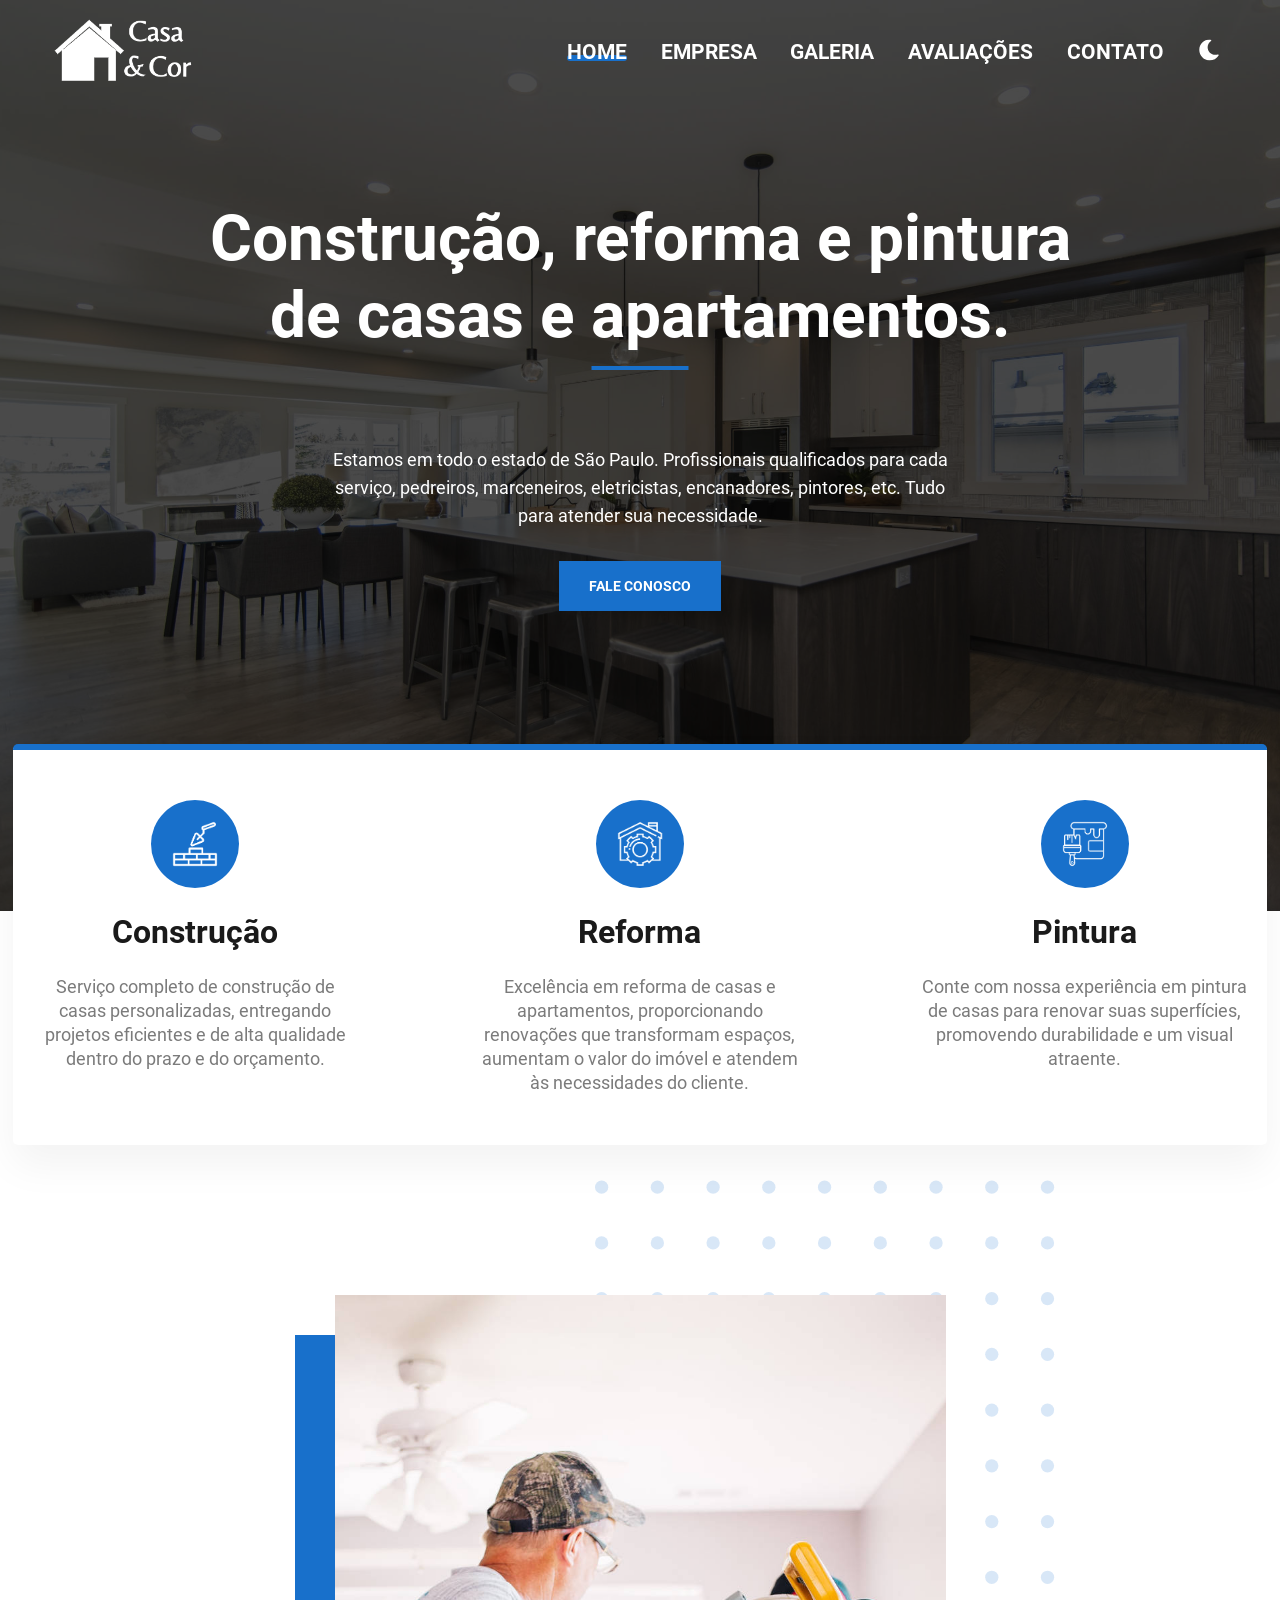
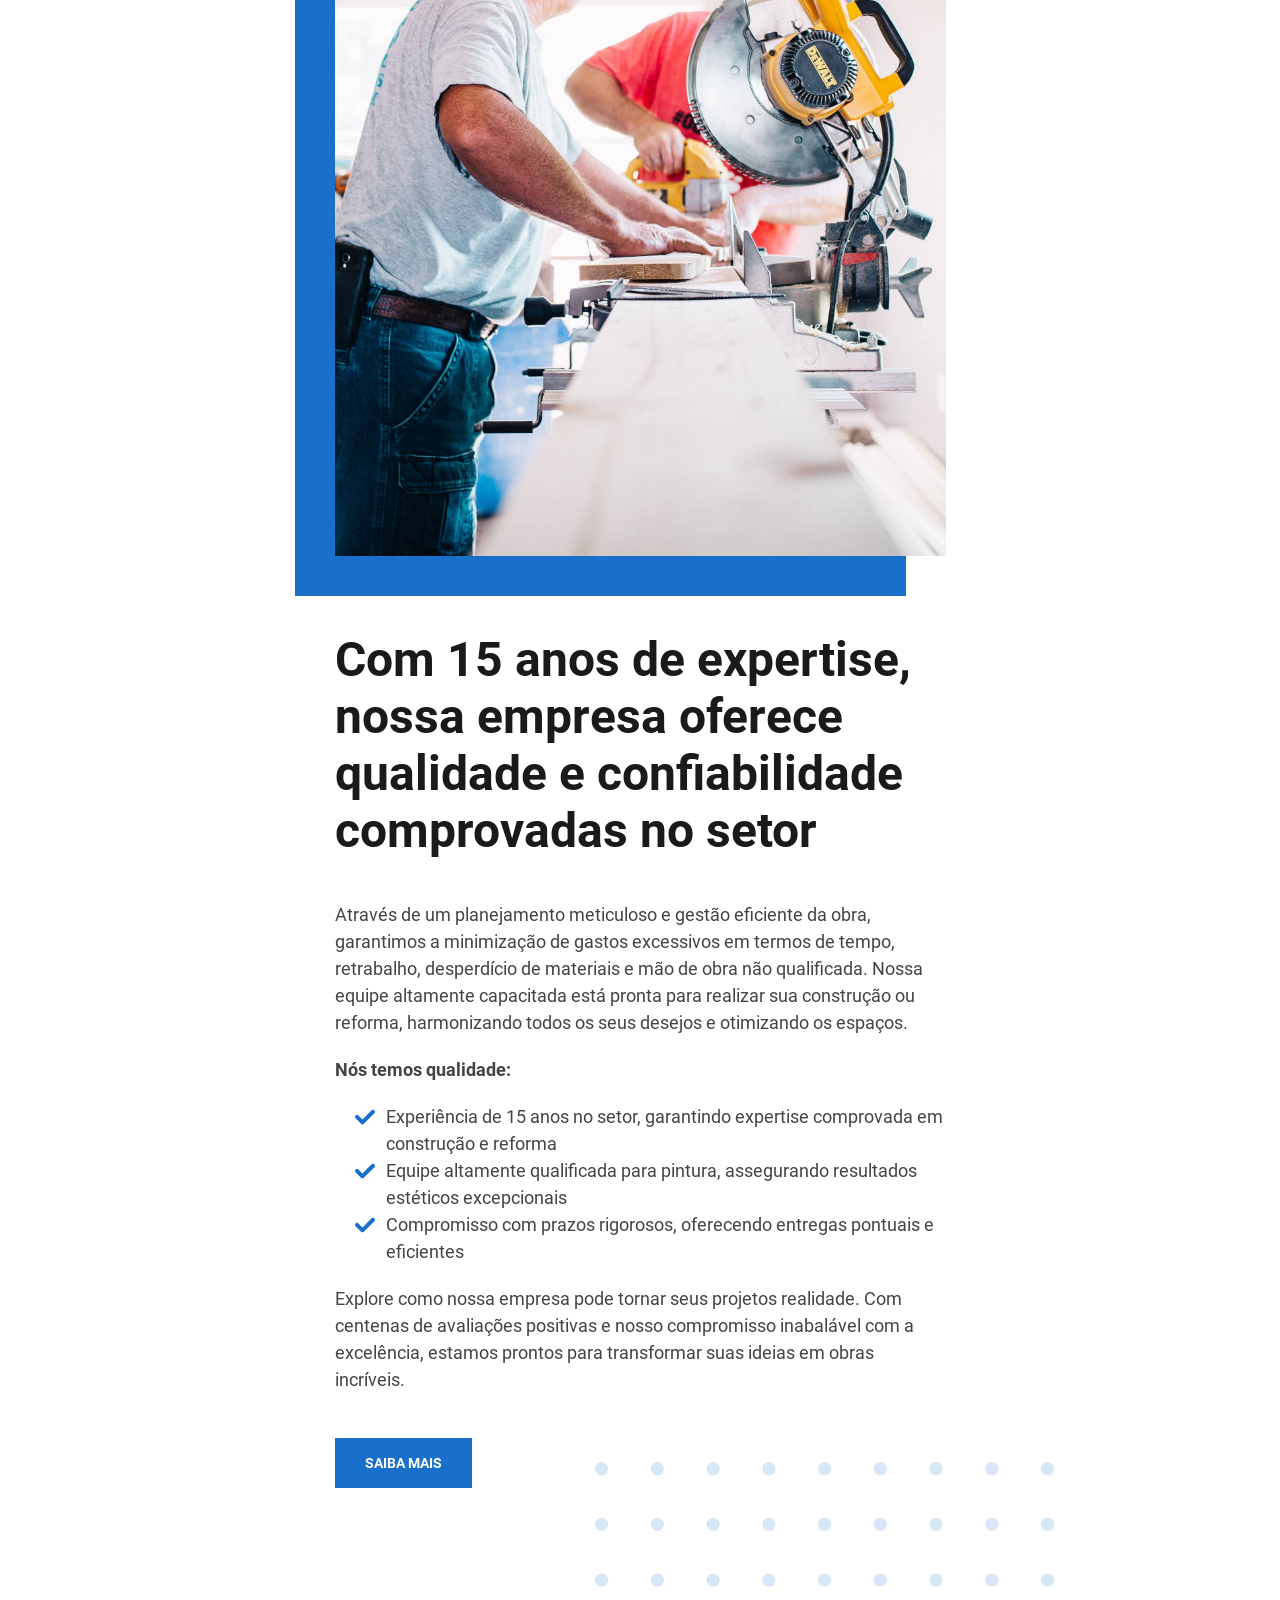
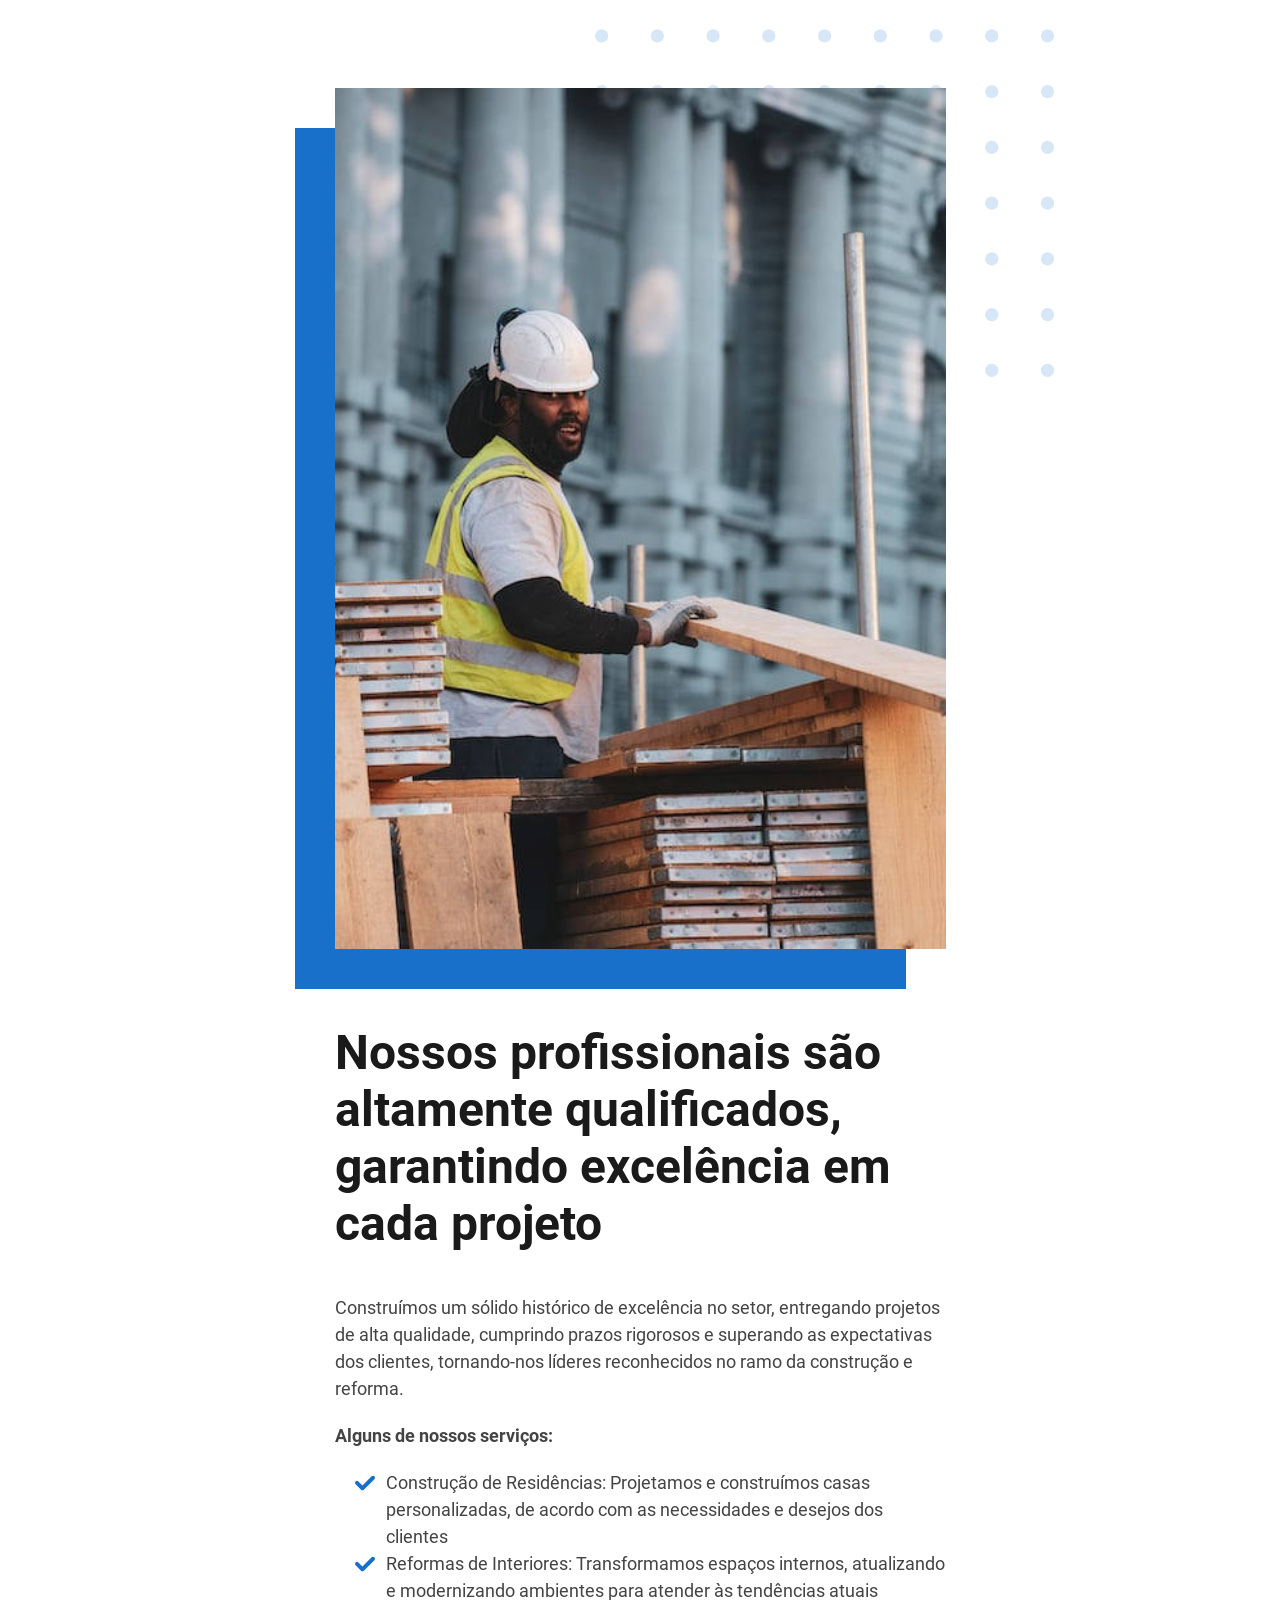
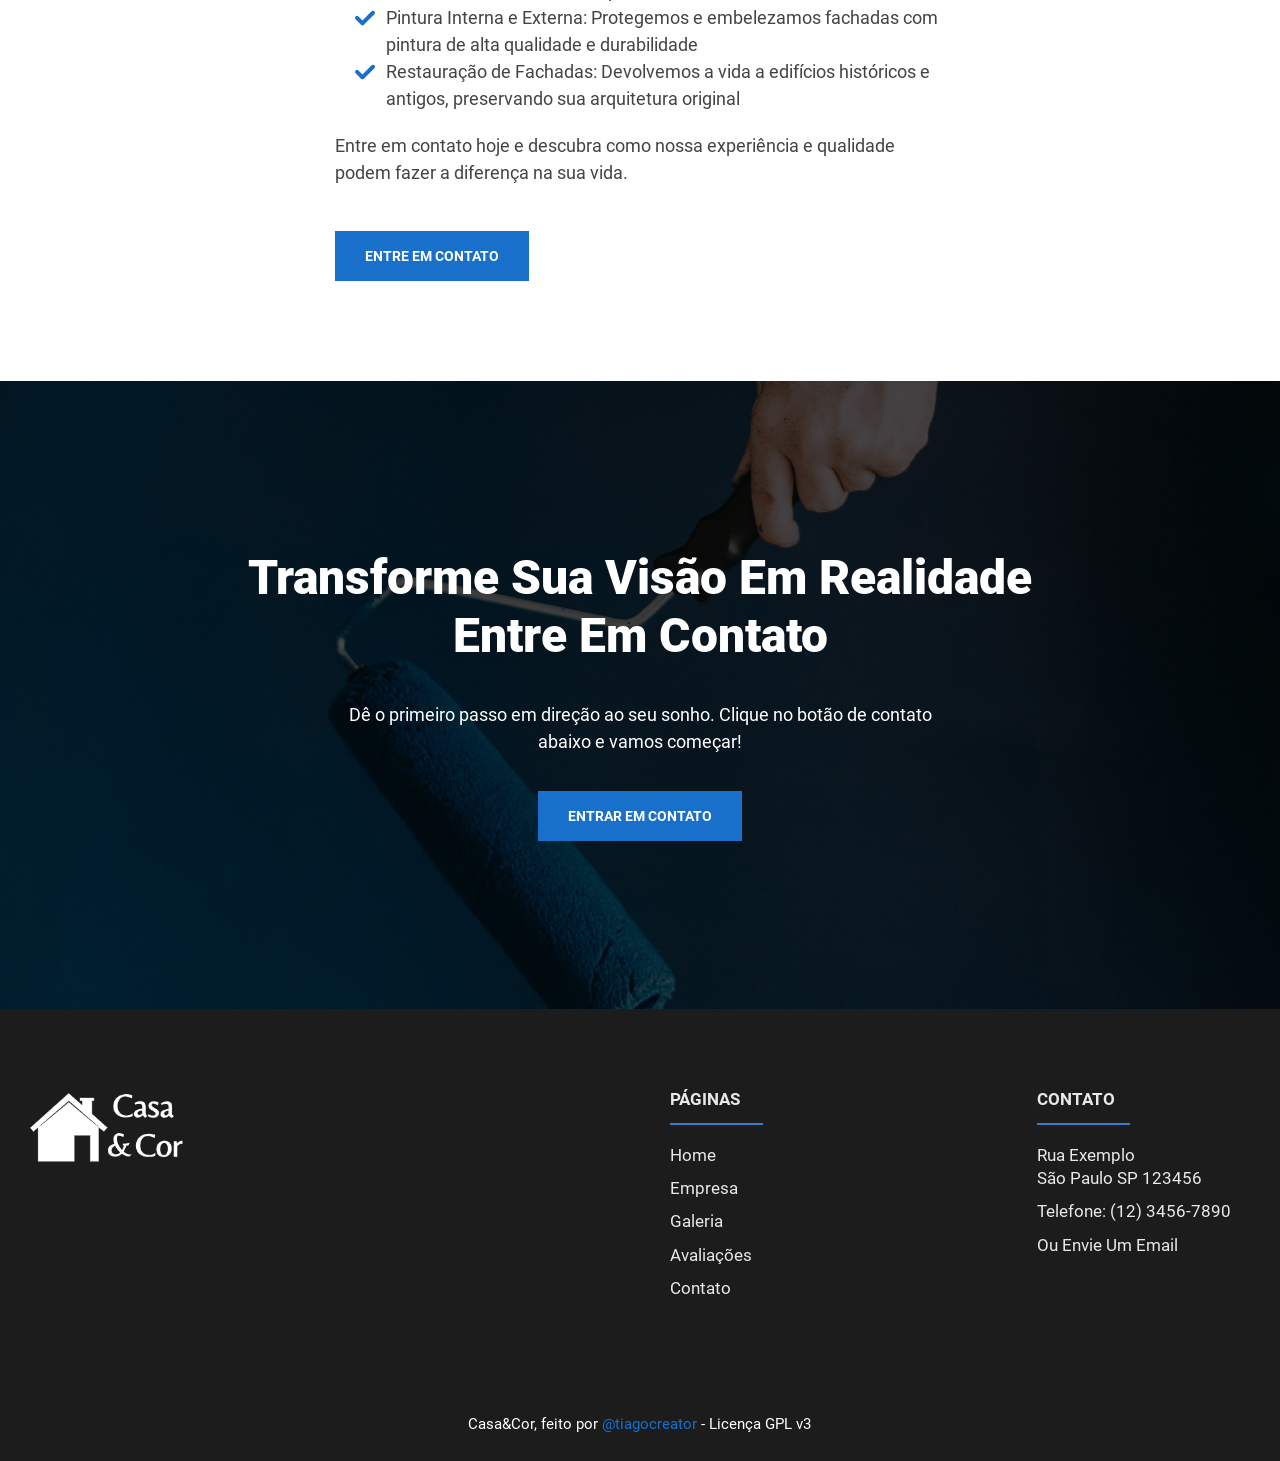
==== commit 35d871e2: "Update License text under the footer" ====
--- a/index.html
+++ b/index.html
@@ -351,7 +351,7 @@
     <div class="credit">
       <span>Casa&Cor, feito por </span>
       <a href="https://github.com/tiagocreator" target="_blank" rel="noopener">@tiagocreator</a>
-      <span class="copyright">- Licença MIT</span>
+      <span class="copyright">- Licença GPL v3</span>
     </div>
   </footer>
 
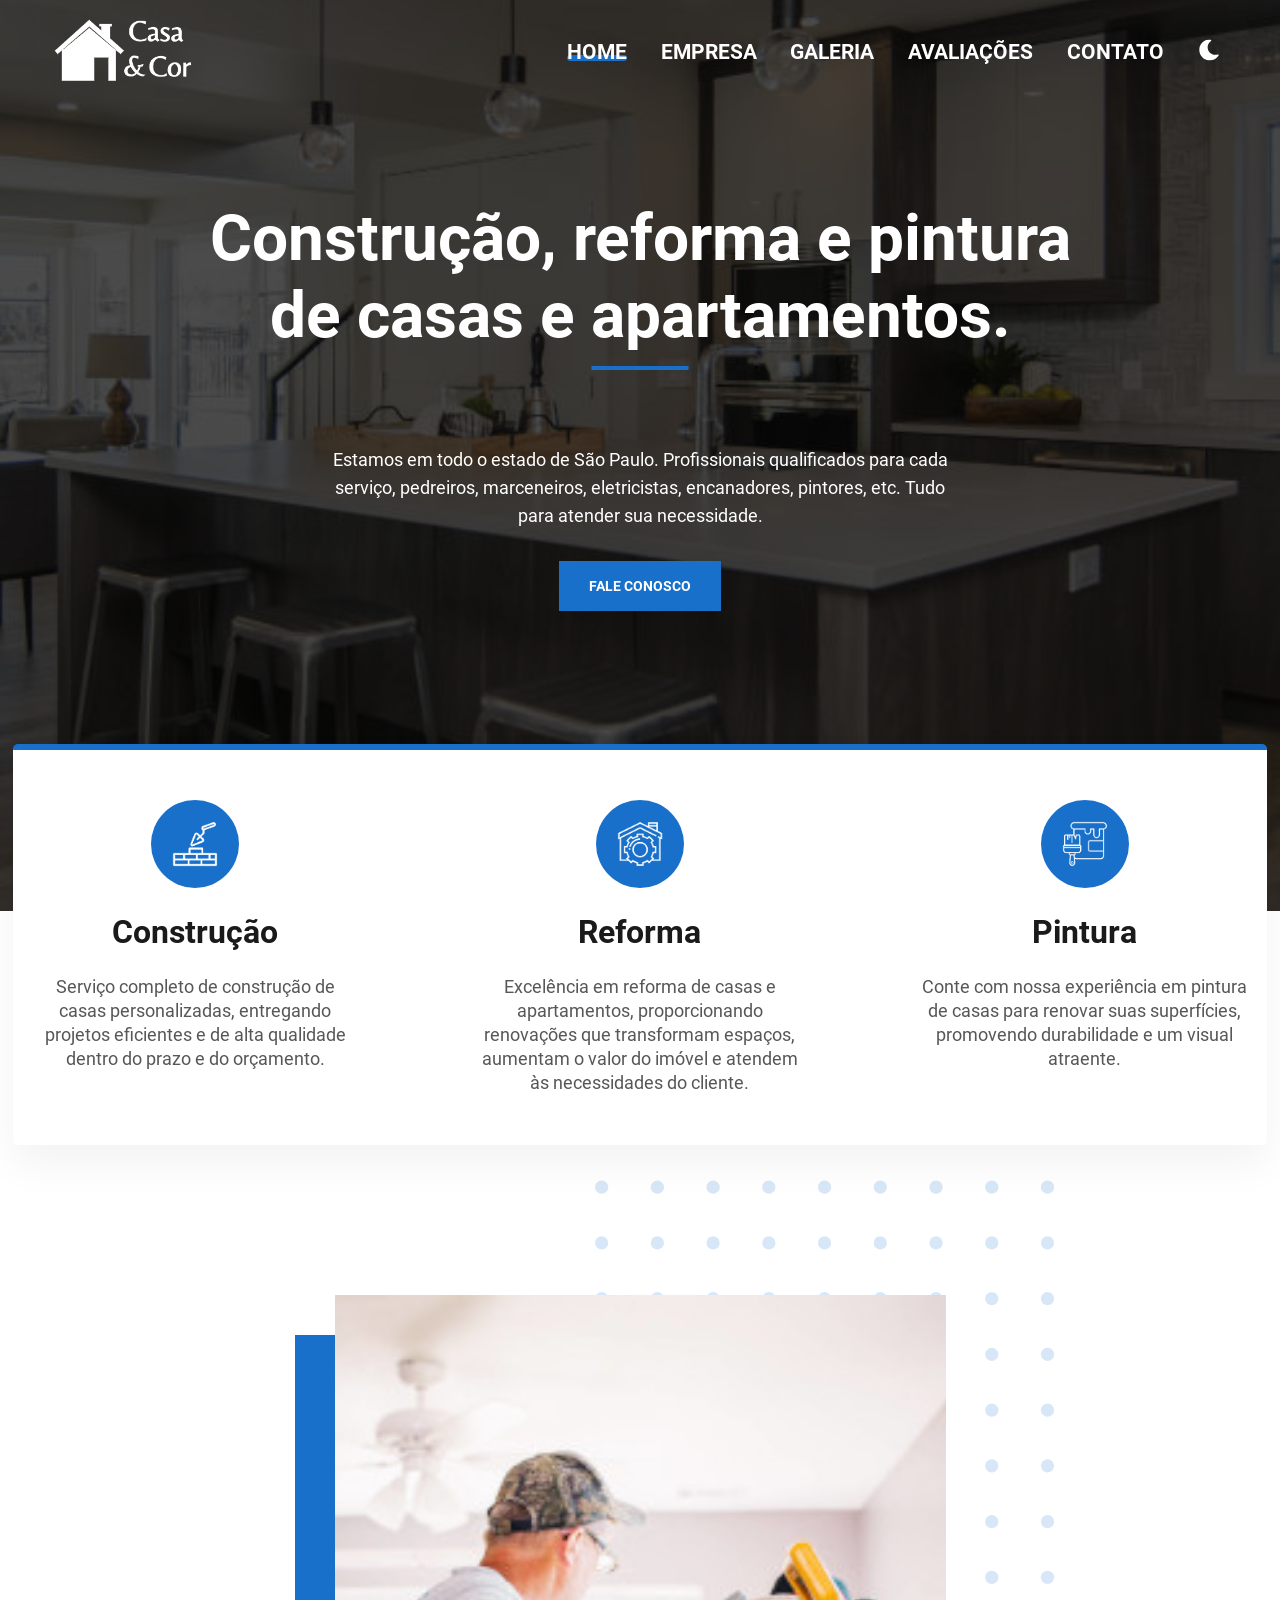
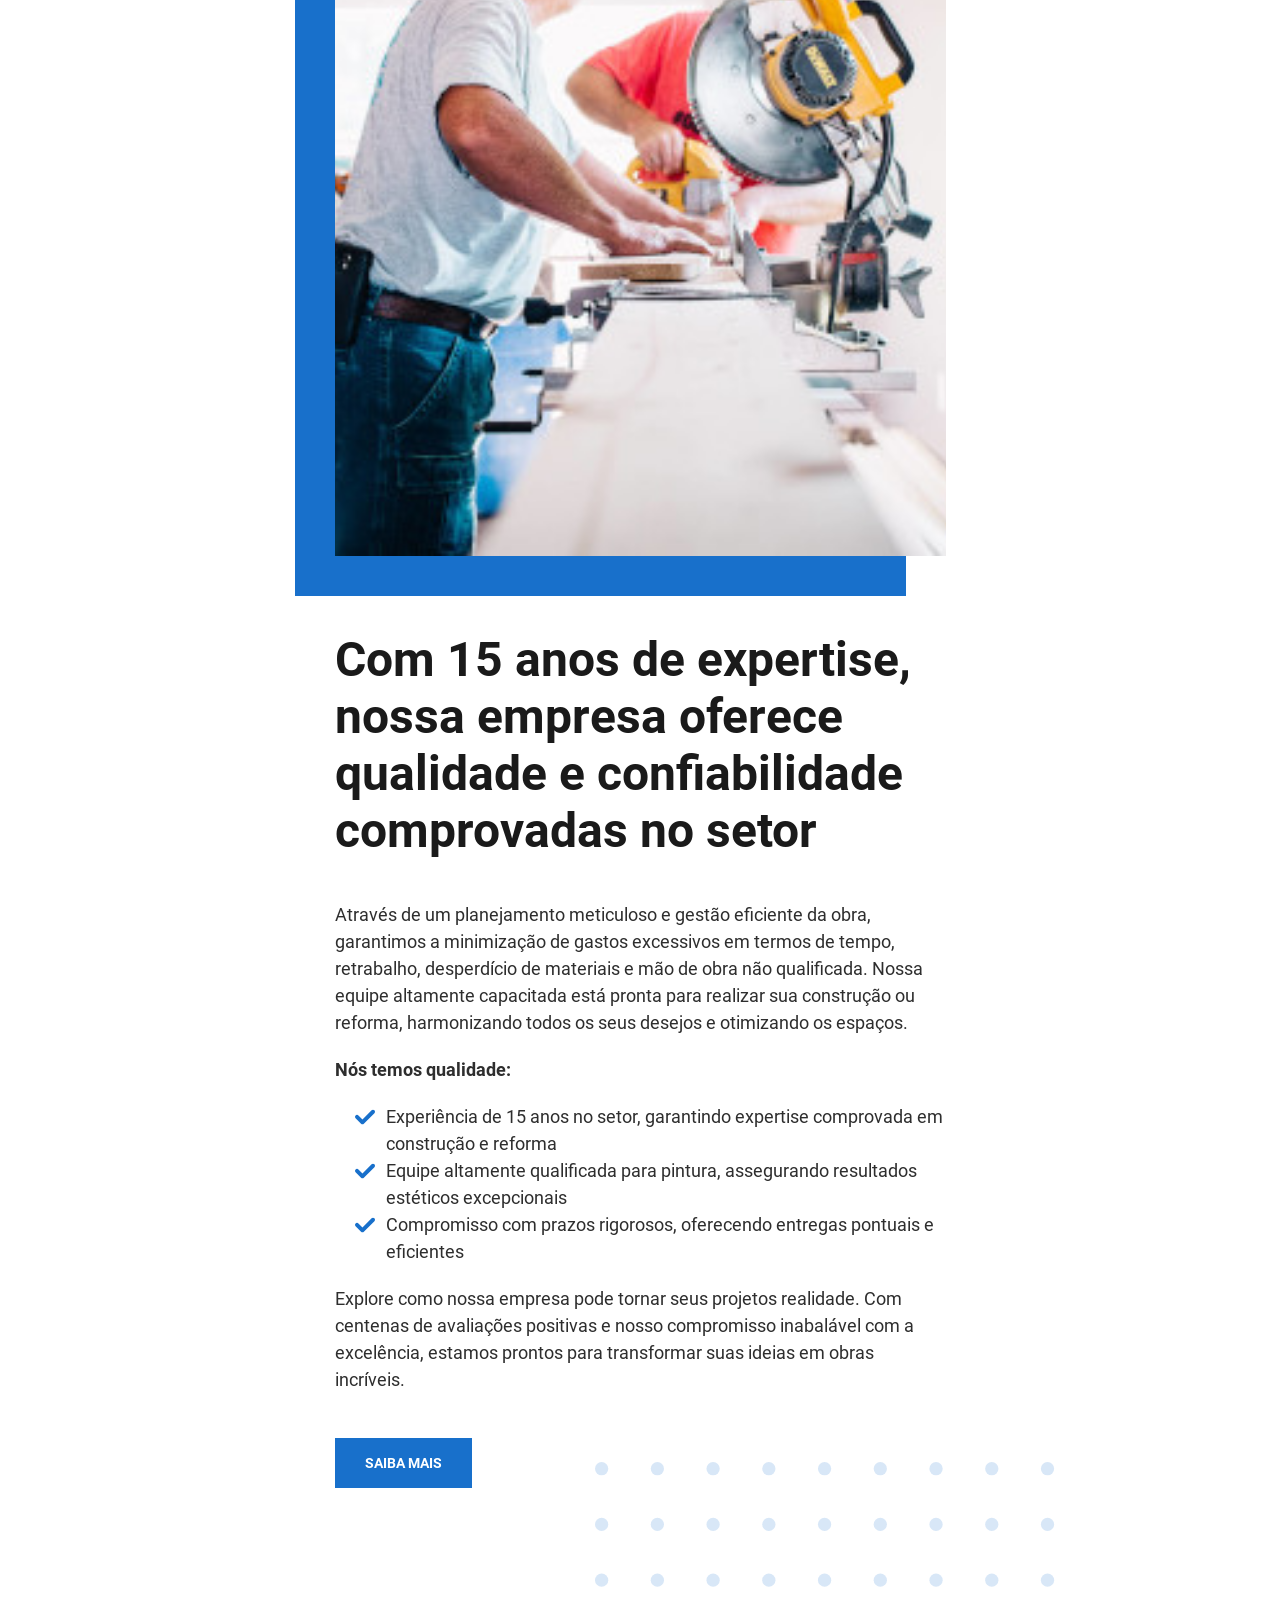
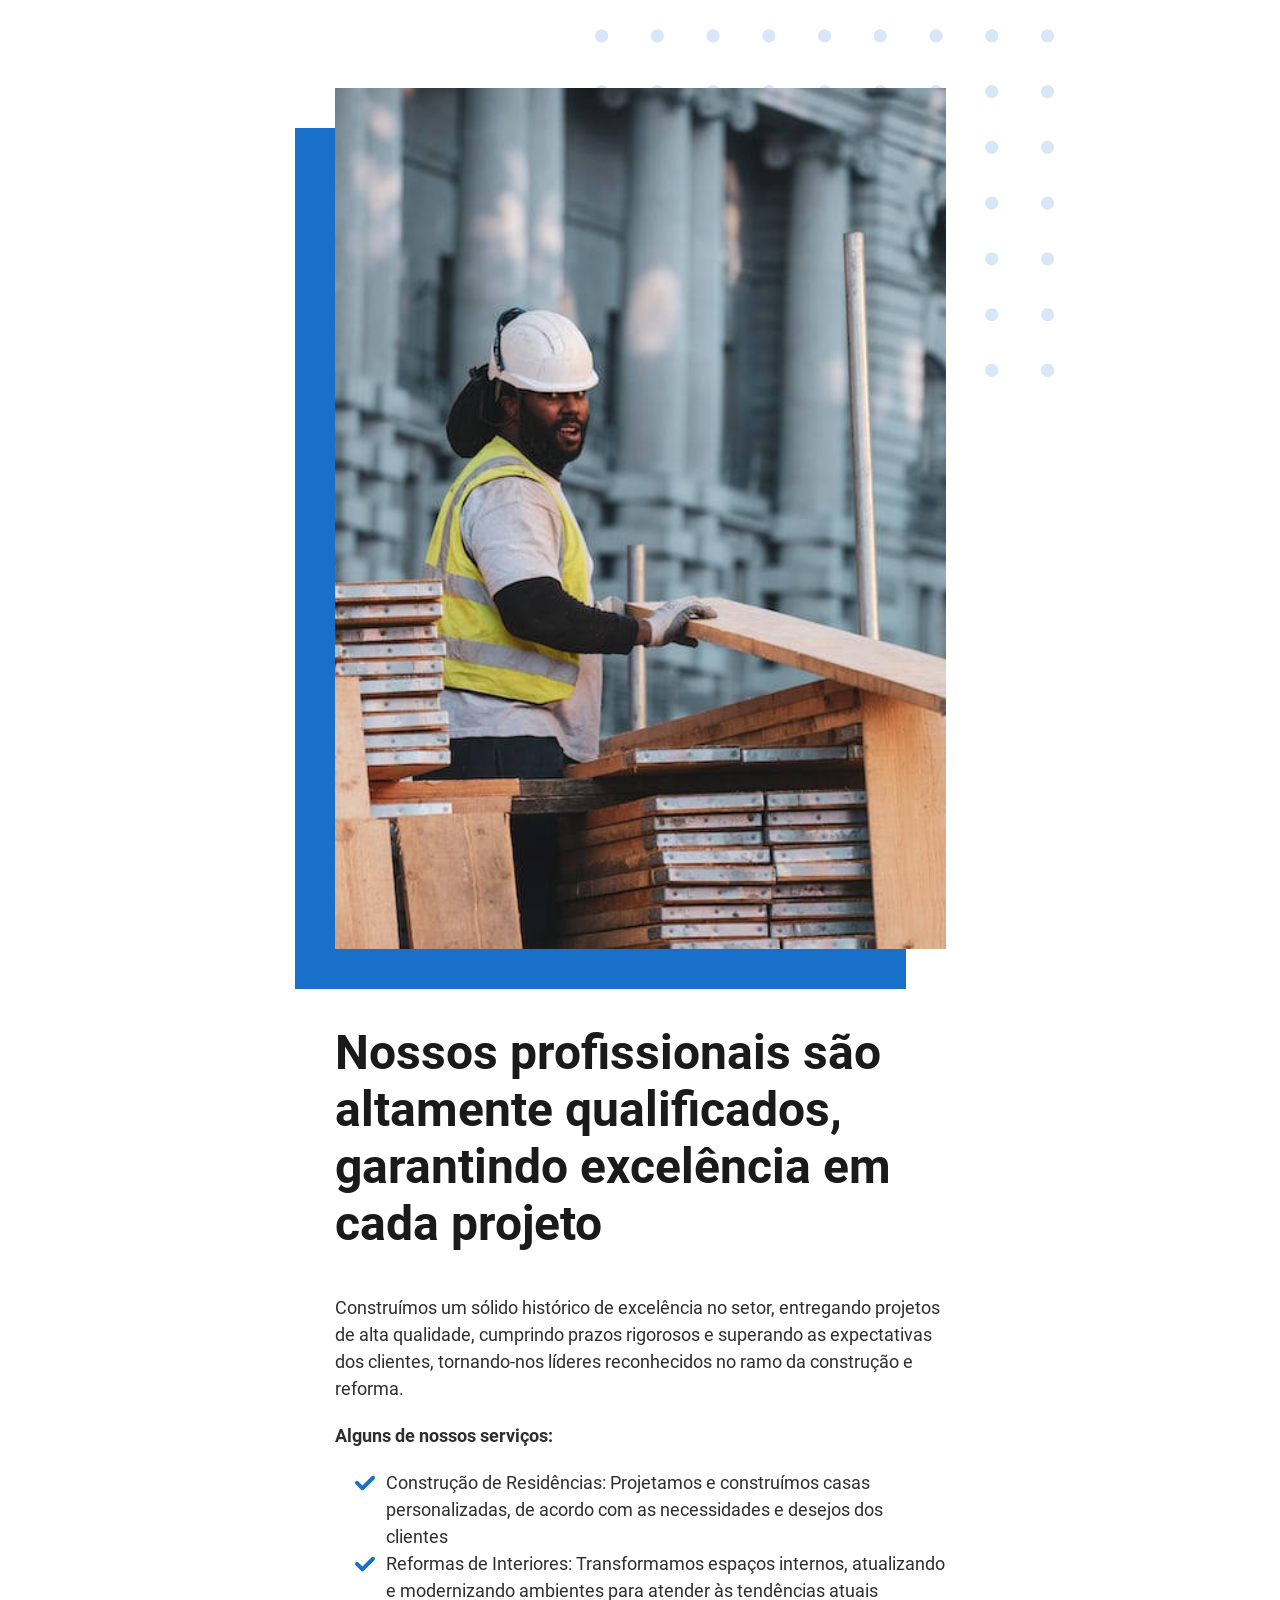
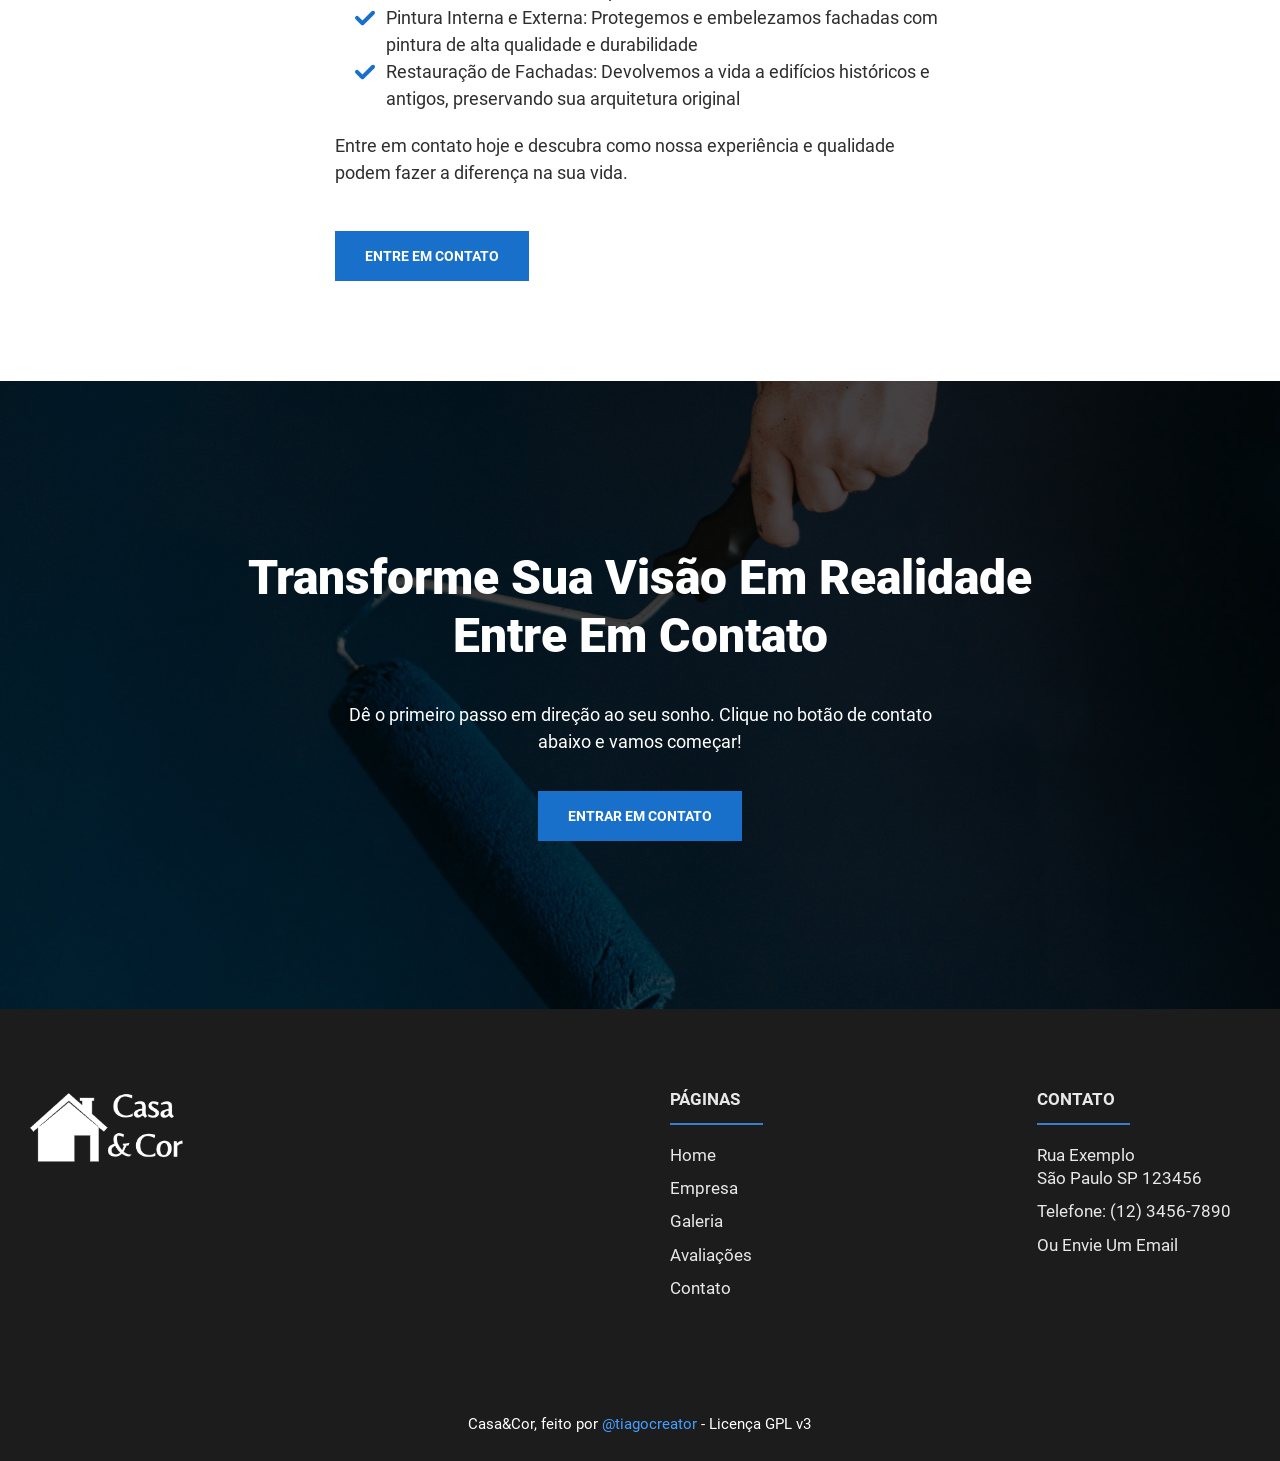
==== commit fc64194f: "Improve accessibility" ====
--- a/index.html
+++ b/index.html
@@ -29,7 +29,7 @@
   <meta name="theme-color" content="#ffffff">
 
   <!-- Pré-carregar -->
-  <link rel="preload" as="image" href="/images/landing-m.jpg />
+  <link rel="preload" as="image" href="/images/landing-m.jpg" />
   <link rel="preload" as="font" type="font/woff2" href="fonts/roboto-v29-latin-regular.woff2" crossorigin />
   <link rel="preload" as="font" type="font/woff2" href="fonts/roboto-v29-latin-700.woff2" crossorigin />
 
@@ -91,8 +91,8 @@
       </nav>
 
       <!--Ativar Modo Dark-->
-      <button id="dark-mode-toggle">
-        <svg class="moon" xmlns="http://www.w3.org/2000/svg" viewBox="0 0 480 480"
+      <button id="dark-mode-toggle" title="Ativar Modo Escuro">
+        <svg aria-hidden="true" class="moon" xmlns="http://www.w3.org/2000/svg" viewBox="0 0 480 480"
           style="enable-background: new 0 0 480 480" xml:space="preserve">
           <path
             d="M459.782 347.328c-4.288-5.28-11.488-7.232-17.824-4.96-17.76 6.368-37.024 9.632-57.312 9.632-97.056 0-176-78.976-176-176 0-58.4 28.832-112.768 77.12-145.472 5.472-3.712 8.096-10.4 6.624-16.832S285.638 2.4 279.078 1.44C271.59.352 264.134 0 256.646 0c-132.352 0-240 107.648-240 240s107.648 240 240 240c84 0 160.416-42.688 204.352-114.176 3.552-5.792 3.04-13.184-1.216-18.496z" />
@@ -101,7 +101,7 @@
       </button>
 
       <!--Ativar Navegação Mobile-->
-      <button class="hamburger-menu">
+      <button class="hamburger-menu" title="Abrir Menu">
         <span aria-hidden="true"></span>
       </button>
     </div>
--- a/css/critical.css
+++ b/css/critical.css
@@ -1,219 +1 @@
-/*-- -------------------------- -->
-<---      Página Inicial        -->
-<--- -------------------------- -*/
-/* Mobile */
-@media only screen and (min-width: 0em) {
-  #hero {
-    font-size: inherit;
-    padding-bottom: 16.875em;
-    padding-top: 9.375em;
-    position: relative;
-    z-index: 1;
-  }
-  #hero:before {
-    content: '';
-    position: absolute;
-    display: block;
-    height: 100%;
-    width: 100%;
-    background: #000;
-    opacity: 0.7;
-    top: 0;
-    left: 0;
-    z-index: -10;
-  }
-  #hero picture {
-    position: absolute;
-    top: 0;
-    left: 0;
-    height: 100%;
-    width: 100%;
-    z-index: -11;
-  }
-  #hero picture img {
-    position: absolute;
-    top: 0;
-    left: 0;
-    height: 100%;
-    width: 100%;
-    object-fit: cover;
-  }
-  #hero .hero-content {
-    width: 96%;
-    max-width: 71.5em;
-    margin: auto;
-    position: relative;
-    z-index: 10;
-    text-align: center;
-  }
-  #hero .hero-content {
-    padding: 0;
-  }
-  #hero .heroText {
-    width: 100%;
-    margin: auto;
-    max-width: 56.875em;
-  }
-  #hero h1 {
-    font-weight: bold;
-    font-size: min(12vw, 4em);
-    color: #fff;
-    text-align: center;
-    line-height: 1.203125;
-    margin: auto;
-    width: 100%;
-    max-width: 14.125em;
-    margin-bottom: 1.4375em;
-    position: relative;
-  }
-  #hero h1:before {
-    content: '';
-    position: absolute;
-    display: block;
-    height: 0.0625em;
-    width: 1.515625em;
-    background: var(--primary);
-    opacity: 1;
-    bottom: -0.25em;
-    left: 50%;
-    transform: translateX(-50%);
-  }
-  #hero p {
-    line-height: 1.55em;
-    margin: auto;
-    margin-bottom: 1.72222222em;
-    color: #fff;
-    width: 100%;
-    text-align: center;
-    max-width: 34.27777778em;
-    opacity: 1;
-  }
-  #hero .button-solid {
-    margin: auto;
-    display: inline-block;
-    width: auto;
-  }
-}
-/* Tablet */
-@media only screen and (min-width: 48em) {
-  #hero {
-    padding: 12.5em 0 18.75em 0;
-    z-index: 1;
-    overflow: hidden;
-  }
-  #hero .hero-content {
-    display: flex;
-    justify-content: space-between;
-    position: relative;
-  }
-}
-/* Desktop Pequeno */
-@media only screen and (min-width: 1300px) {
-  #hero {
-    padding-top: 17.0625em;
-    padding-bottom: 19.1875em;
-    background: url('../images/landing.jpg');
-    background-size: cover;
-    background-position: center;
-    background-repeat: no-repeat;
-    background-attachment: fixed;
-  }
-  #hero picture {
-    display: none;
-  }
-}
-/*-- -------------------------- -->
-<---          Serviços          -->
-<--- -------------------------- -*/
-/* Mobile */
-@media only screen and (min-width: 0em) {
-  .services {
-    border-radius: 0.3125em;
-    margin: auto;
-    margin-top: -10.4375em;
-    position: relative;
-    z-index: 100;
-    background: #fff;
-    width: 90%;
-    max-width: 82.5em;
-    padding: 3.125em 1.25em;
-    border-top: 0.375em solid var(--primary);
-    box-shadow: 0px 20px 40px rgba(0, 0, 0, 0.05);
-    margin-bottom: 3.125em;
-  }
-  .services .card {
-    display: block;
-    width: 100%;
-    max-width: 22.3125em;
-    margin: auto;
-    margin-bottom: 3.125em;
-  }
-  .services .card:last-of-type {
-    margin-bottom: 0;
-  }
-  .services .card picture {
-    background: var(--primary);
-    width: 5.5em;
-    height: 5.5em;
-    display: flex;
-    justify-content: center;
-    align-items: center;
-    margin: auto;
-    margin-bottom: 1.4375em;
-    border-radius: 50%;
-  }
-  .services .card picture img {
-    width: 3em;
-    height: 3em;
-  }
-  .services .card h2 {
-    text-align: center;
-    font-size: 2em;
-    line-height: 1.35em;
-    font-weight: 700;
-    color: #1a1a1a;
-    margin-bottom: 0.65em;
-  }
-  .services .card p {
-    text-align: center;
-    line-height: 1.33333333em;
-    width: 100%;
-    opacity: 0.7;
-  }
-}
-/* Entre */
-@media only screen and (min-width: 768px) {
-  .services {
-    font-size: min(1.8vw, 1em);
-    display: flex;
-    justify-content: space-between;
-    align-items: flex-start;
-    width: 98%;
-  }
-  .services .card {
-    margin: 0;
-    max-width: 20.3125em;
-  }
-}
-/* Desktop Grande */
-@media only screen and (min-width: 1300px) {
-  .services {
-    padding: 3.125em 5em;
-  }
-  .services .card {
-    max-width: 22.3125em;
-  }
-}
-/* Modo Escuro */
-@media only screen and (min-width: 0em) {
-  body.dark-mode #services {
-    background: var(--medium);
-  }
-  body.dark-mode #services picture {
-    background: var(--primaryDark);
-  }
-  body.dark-mode #services h2 {
-    color: #fff;
-    font-weight: bold;
-  }
-}
+@media only screen and (min-width:0){#hero{font-size:inherit;padding-bottom:16.875em;padding-top:9.375em;position:relative;z-index:1}#hero:before{content:'';position:absolute;display:block;height:100%;width:100%;background:#000;opacity:.7;top:0;left:0;z-index:-10}#hero picture{position:absolute;top:0;left:0;height:100%;width:100%;z-index:-11}#hero picture img{position:absolute;top:0;left:0;height:100%;width:100%;object-fit:cover}#hero .hero-content{width:96%;max-width:71.5em;margin:auto;position:relative;z-index:10;text-align:center}#hero .hero-content{padding:0}#hero .heroText{width:100%;margin:auto;max-width:56.875em}#hero h1{font-weight:bold;font-size:min(12vw, 4em);color:#fff;text-align:center;line-height:1.203125;margin:auto;width:100%;max-width:14.125em;margin-bottom:1.4375em;position:relative}#hero h1:before{content:'';position:absolute;display:block;height:.0625em;width:1.515625em;background:var(--primary);opacity:1;bottom:-0.25em;left:50%;transform:translateX(-50%)}#hero p{line-height:1.55em;margin:auto;margin-bottom:1.72222222em;color:#fff;width:100%;text-align:center;max-width:34.27777778em;opacity:1}#hero .button-solid{margin:auto;display:inline-block;width:auto}}@media only screen and (min-width:48em){#hero{padding:12.5em 0 18.75em 0;z-index:1;overflow:hidden}#hero .hero-content{display:flex;justify-content:space-between;position:relative}}@media only screen and (min-width:1300px){#hero{padding-top:17.0625em;padding-bottom:19.1875em;background:url('../images/landing.jpg');background-size:cover;background-position:center;background-repeat:no-repeat;background-attachment:fixed}#hero picture{display:none}}@media only screen and (min-width:0){.services{border-radius:.3125em;margin:auto;margin-top:-10.4375em;position:relative;z-index:100;background:#fff;width:90%;max-width:82.5em;padding:3.125em 1.25em;border-top:.375em solid var(--primary);box-shadow:0 20px 40px rgba(0,0,0,0.05);margin-bottom:3.125em}.services .card{display:block;width:100%;max-width:22.3125em;margin:auto;margin-bottom:3.125em}.services .card:last-of-type{margin-bottom:0}.services .card picture{background:var(--primary);width:5.5em;height:5.5em;display:flex;justify-content:center;align-items:center;margin:auto;margin-bottom:1.4375em;border-radius:50%}.services .card picture img{width:3em;height:3em}.services .card h2{text-align:center;font-size:2em;line-height:1.35em;font-weight:700;color:#1a1a1a;margin-bottom:.65em}.services .card p{text-align:center;line-height:1.33333333em;width:100%;opacity:.8}}@media only screen and (min-width:768px){.services{font-size:min(1.8vw, 1em);display:flex;justify-content:space-between;align-items:flex-start;width:98%}.services .card{margin:0;max-width:20.3125em}}@media only screen and (min-width:1300px){.services{padding:3.125em 5em}.services .card{max-width:22.3125em}}@media only screen and (min-width:0){body.dark-mode #services{background:var(--medium)}body.dark-mode #services picture{background:var(--primaryDark)}body.dark-mode #services h2{color:#fff;font-weight:bold}}
--- a/css/root.css
+++ b/css/root.css
@@ -1,796 +1 @@
-/*-- -------------------------- -->
-<---      Estilos Globais       -->
-<--- -------------------------- -*/
-/* Mobile */
-@media only screen and (min-width: 0em) {
-  :root {
-    --primary: #1870cb;
-    --primaryShade: #3d89d9;
-    --primaryDark: #0a116b;
-    --bodyText: #1a1a1a;
-  }
-  @font-face {
-    font-family: 'Roboto';
-    font-style: normal;
-    font-weight: 400;
-    src: local(''), url('../fonts/roboto-v29-latin-regular.woff2') format('woff2'), url('../fonts/roboto-v29-latin-regular.woff') format('woff');
-  }
-  @font-face {
-    font-family: 'Roboto';
-    font-style: normal;
-    font-weight: 700;
-    src: local(''), url('../fonts/roboto-v29-latin-700.woff2') format('woff2'), url('../fonts/roboto-v29-latin-700.woff') format('woff');
-  }
-  @font-face {
-    font-family: 'Roboto';
-    font-style: normal;
-    font-weight: 900;
-    src: local(''), url('../fonts/roboto-v29-latin-900.woff2') format('woff2'), url('../fonts/roboto-v29-latin-900.woff') format('woff');
-  }
-  body,
-  html {
-    margin: 0;
-    padding: 0;
-    font-size: 100%;
-    font-family: 'Roboto', Arial, sans-serif;
-    color: var(--bodyText);
-    overflow-x: hidden;
-  }
-  *,
-  *:before,
-  *:after {
-    margin: 0;
-    padding: 0;
-    box-sizing: border-box;
-  }
-  body {
-    transition: background-color 0.3s;
-  }
-  .container {
-    position: relative;
-    width: 92%;
-    margin: auto;
-  }
-  h1,
-  h2,
-  h3,
-  h4,
-  h5,
-  h6 {
-    margin: 0;
-    color: #1a1a1a;
-  }
-  p,
-  li,
-  a {
-    font-size: 1.125em;
-    line-height: 1.5em;
-    margin: 0;
-  }
-  p,
-  li {
-    color: #444444;
-  }
-  a:hover,
-  button:hover {
-    cursor: pointer;
-  }
-  .button-solid {
-    font-size: 0.875em;
-    font-weight: bold;
-    text-transform: uppercase;
-    text-decoration: none;
-    display: inline-block;
-    width: auto;
-    color: #fff;
-    line-height: 3.57142857em;
-    height: 3.57142857em;
-    text-align: center;
-    padding: 0 2.14285714em;
-    position: relative;
-    z-index: 1;
-    background-color: var(--primary);
-    transition: color 0.3s;
-    transition-delay: 0.1s;
-  }
-  .button-solid:hover {
-    color: #aad3e1;
-  }
-  .button-solid:hover:before {
-    width: 100%;
-  }
-  .button-solid:before {
-    content: '';
-    position: absolute;
-    display: block;
-    height: 100%;
-    opacity: 1;
-    top: 0;
-    left: 0;
-    z-index: -1;
-    background-color: #000;
-    width: 0;
-    transition: width 0.3s;
-  }
-  .skip {
-    position: absolute;
-    top: 0;
-    left: 0;
-    opacity: 0;
-    z-index: -1111111;
-  }
-}
-@media only screen and (min-width: 1024px) {
-  body,
-  html {
-    padding: 0;
-    margin: 0;
-  }
-}
-@media only screen and (min-width: 2000px) {
-  body,
-  html {
-    font-size: 0.85vw;
-  }
-}
-/*-- -------------------------- -->
-<---         Navegação          -->
-<--- -------------------------- -*/
-/* Mobile */
-@media only screen and (max-width: 1023px) {
-  #navigation {
-    position: fixed;
-    top: 0;
-    left: 0;
-    width: 100%;
-    z-index: 10000;
-    height: auto;
-  }
-  #navigation .background-color-div {
-    position: absolute;
-    top: 0;
-    left: 0;
-    background-color: #fff;
-    width: 100%;
-    height: 100%;
-    box-shadow: rgba(149, 157, 165, 0.2) 0px 8px 24px;
-  }
-  #navigation .container {
-    padding: 0.8125em 0;
-    width: 96%;
-  }
-  #navigation .logo {
-    display: inline-block;
-    height: 1.875em;
-    width: auto;
-  }
-  #navigation .logo img {
-    width: auto;
-    height: 100%;
-  }
-  #navigation .logo .light {
-    display: none;
-  }
-  #navigation .logo .dark {
-    display: block;
-  }
-  #navigation .hamburger-menu {
-    position: absolute;
-    right: 0em;
-    border: none;
-    height: 3em;
-    width: 3em;
-    z-index: 100;
-    display: block;
-    background: transparent;
-    padding: 0;
-    top: 50%;
-    transform: translateY(-50%);
-    transition: top 0.3s;
-  }
-  #navigation .hamburger-menu span {
-    height: 2px;
-    width: 1.875em;
-    background-color: #000;
-    display: block;
-    position: absolute;
-    left: 50%;
-    transform: translateX(-50%);
-    transition: background-color 0.3s;
-  }
-  #navigation .hamburger-menu span:before {
-    content: '';
-    position: absolute;
-    display: block;
-    height: 2px;
-    width: 80%;
-    background: #000;
-    opacity: 1;
-    top: -6px;
-    left: 0;
-    transition: width 0.3s, left 0.3s, top 0.3s, transform 0.5s;
-  }
-  #navigation .hamburger-menu span:after {
-    content: '';
-    position: absolute;
-    display: block;
-    height: 2px;
-    width: 80%;
-    background: #000;
-    opacity: 1;
-    top: 6px;
-    left: 0;
-    transition: width 0.3s, left 0.3s, top 0.3s, transform 0.3s;
-  }
-  #navigation .hamburger-menu.clicked span {
-    background-color: transparent;
-  }
-  #navigation .hamburger-menu.clicked span:before {
-    width: 100%;
-    transform: translate(-50%, -50%) rotate(225deg);
-    left: 50%;
-    top: 50%;
-  }
-  #navigation .hamburger-menu.clicked span:after {
-    width: 100%;
-    transform: translate(-50%, -50%) rotate(-225deg);
-    left: 50%;
-    top: 50%;
-  }
-  #navigation #navbar-menu {
-    position: fixed;
-    right: 0;
-    padding: 0;
-    width: 100%;
-    border-radius: 0 0 0.375em 0.375em;
-    z-index: -1;
-    overflow: hidden;
-    box-shadow: rgba(149, 157, 165, 0.2) 0px 8px 24px;
-    background-color: #fff;
-    top: 4em;
-    padding-top: 0;
-    height: 0;
-    transition: height 0.3s, padding-top 0.3s, top 0.3s;
-  }
-  #navigation #navbar-menu ul {
-    padding: 0;
-    perspective: 700px;
-  }
-  #navigation #navbar-menu ul li {
-    list-style: none;
-    margin-bottom: 1.5em;
-    text-align: center;
-    transform-style: preserve-3d;
-    opacity: 0;
-    transform: translateY(-0.4375em) rotateX(90deg);
-    transition: opacity 0.5s, transform 0.5s;
-  }
-  #navigation #navbar-menu ul li:nth-of-type(1) {
-    transition-delay: 0.1s;
-  }
-  #navigation #navbar-menu ul li:nth-of-type(2) {
-    transition-delay: 0.2s;
-  }
-  #navigation #navbar-menu ul li:nth-of-type(3) {
-    transition-delay: 0.3s;
-  }
-  #navigation #navbar-menu ul li:nth-of-type(4) {
-    transition-delay: 0.4s;
-  }
-  #navigation #navbar-menu ul li:nth-of-type(5) {
-    transition-delay: 0.5s;
-  }
-  #navigation #navbar-menu ul li a {
-    text-decoration: none;
-    text-transform: uppercase;
-    color: #000;
-    font-size: 1.1875em;
-    text-align: center;
-    display: inline-block;
-    position: relative;
-    font-weight: bold;
-  }
-  #navigation #navbar-menu ul li a.active:before {
-    content: '';
-    position: absolute;
-    display: block;
-    height: 0.42105263em;
-    background: var(--primary);
-    opacity: 1;
-    bottom: 0.26315789em;
-    border-radius: 0.21052632em;
-    left: -0.31578947em;
-    right: -0.31578947em;
-    z-index: -1;
-  }
-  #navigation #navbar-menu.open {
-    height: 19.125em;
-    padding-top: 1.25em;
-    z-index: -100;
-  }
-  #navigation #navbar-menu.open ul li {
-    opacity: 1;
-    transform: translateY(0) rotateX(0);
-  }
-}
-/* Desktop */
-@media only screen and (min-width: 64em) {
-  ::-webkit-scrollbar-track {
-    -webkit-box-shadow: inset 0 0 0.375em rgba(0, 0, 0, 0.3);
-    background-color: #fff;
-  }
-  ::-webkit-scrollbar-track-piece {
-    background-color: #f0f0f0;
-  }
-  ::-webkit-scrollbar {
-    width: 0.75em;
-    background-color: #f5f5f5;
-  }
-  ::-webkit-scrollbar-thumb {
-    border-radius: 0.625em;
-    background: var(--primary);
-  }
-  body.scroll #navigation .background-color-div {
-    height: 100%;
-    box-shadow: rgba(100, 100, 111, 0.2) 0px 7px 29px 0px;
-  }
-  body.scroll #navigation .logo .light {
-    display: none;
-  }
-  body.scroll #navigation .logo .dark {
-    display: block;
-  }
-  body.scroll #navigation #navbar-menu ul li a {
-    color: #1a1a1a;
-  }
-  body.scroll #dark-mode-toggle svg path {
-    fill: #000;
-  }
-  body.dark-mode #navigation .background-color-div {
-    height: 100%;
-    box-shadow: rgba(100, 100, 111, 0.2) 0px 7px 29px 0px;
-  }
-  #navigation {
-    width: 100%;
-    height: 6.25em;
-    position: fixed;
-    top: 0;
-    left: 0;
-    z-index: 200000;
-    padding: 0;
-    display: flex;
-    align-items: center;
-  }
-  #navigation .background-color-div {
-    position: absolute;
-    top: 0;
-    left: 0;
-    width: 100%;
-    background-color: #fff;
-    height: 0;
-    transition: height 0.3s;
-  }
-  #navigation .container {
-    max-width: 75em;
-    display: flex;
-    justify-content: flex-end;
-    align-items: center;
-  }
-  #navigation .logo {
-    margin-right: auto;
-    height: 3.75em;
-    width: auto;
-  }
-  #navigation .logo img {
-    width: auto;
-    height: 100%;
-  }
-  #navigation #navbar-menu ul {
-    padding: 0;
-    display: flex;
-    justify-content: flex-end;
-    align-items: center;
-  }
-  #navigation #navbar-menu ul li {
-    list-style: none;
-    margin-left: 1.875em;
-    padding-top: 0.1875em;
-  }
-  #navigation #navbar-menu ul li a {
-    text-decoration: none;
-    font-weight: bold;
-    font-size: 1.1875em;
-    text-transform: uppercase;
-    position: relative;
-    z-index: 1;
-    color: #fff;
-    transition: color 0.3s;
-  }
-  #navigation #navbar-menu ul li a:before {
-    content: '';
-    position: absolute;
-    display: block;
-    height: 0.31578947em;
-    border-radius: 0.15789474em;
-    background: var(--primary);
-    opacity: 1;
-    bottom: 0.10526316em;
-    z-index: -1;
-    left: 0;
-    width: 0%;
-    transition: width 0.3s;
-  }
-  #navigation #navbar-menu ul li a:hover:before {
-    width: 100%;
-  }
-  #navigation #navbar-menu ul li a.active:before {
-    content: '';
-    position: absolute;
-    display: block;
-    width: 100%;
-    height: 0.31578947em;
-    background: var(--primary);
-    opacity: 1;
-    bottom: 0.10526316em;
-    border-radius: 0.15789474em;
-    left: 0em;
-    right: -0.31578947em;
-    z-index: -1;
-    transition: bottom 0.3s;
-  }
-  #navigation .hamburger-menu {
-    display: none;
-  }
-}
-/* Modo Escuro Mobile */
-@media only screen and (max-width: 1023px) {
-  body.dark-mode #navigation .background-color-div {
-    background-color: var(--dark);
-  }
-  body.dark-mode #navigation .hamburger-menu.clicked span {
-    background-color: var(--dark);
-  }
-  body.dark-mode #navigation .hamburger-menu span {
-    background-color: #fff;
-  }
-  body.dark-mode #navigation .hamburger-menu span:before,
-  body.dark-mode #navigation .hamburger-menu span:after {
-    background-color: #fff;
-  }
-  body.dark-mode #navigation .logo .light {
-    display: block;
-  }
-  body.dark-mode #navigation .logo .dark {
-    display: none !important;
-  }
-  body.dark-mode #navigation #navbar-menu {
-    background-color: var(--medium);
-  }
-  body.dark-mode #navigation #navbar-menu ul li a {
-    color: #fff;
-  }
-  body.dark-mode #navigation #navbar-menu ul li a:before {
-    background: var(--accent);
-  }
-  body.dark-mode #navigation #navbar-menu ul li a.active {
-    color: var(--primary);
-  }
-}
-/* Modo Escuro Desktop */
-@media only screen and (min-width: 1024px) {
-  body.dark-mode #navigation .background-color-div {
-    background-color: var(--dark);
-  }
-  body.dark-mode #navigation .logo .light {
-    display: block;
-  }
-  body.dark-mode #navigation .logo .dark {
-    display: none !important;
-  }
-  body.dark-mode #navigation #navbar-menu ul li a {
-    color: #fff;
-  }
-  body.dark-mode #navigation #navbar-menu ul li a:before {
-    background: var(--accent);
-  }
-  body.dark-mode #navigation #navbar-menu ul li a.active {
-    color: var(--primary);
-  }
-}
-/*-- -------------------------- -->
-<---  Apresentação Da página    -->
-<--- -------------------------- -*/
-/* Mobile */
-@media only screen and (min-width: 0em) {
-  #int-hero {
-    display: flex;
-    justify-content: center;
-    align-items: center;
-    flex-direction: column;
-    position: relative;
-    z-index: 1;
-    min-height: 30vh;
-    padding-top: 3.125em;
-  }
-  #int-hero:before {
-    content: '';
-    position: absolute;
-    display: block;
-    height: 100%;
-    width: 100%;
-    background: #000;
-    opacity: 0.7;
-    top: 0;
-    left: 0;
-    z-index: -1;
-  }
-  #int-hero picture {
-    position: absolute;
-    top: 0;
-    left: 0;
-    height: 100%;
-    width: 100%;
-    z-index: -2;
-  }
-  #int-hero picture img {
-    position: absolute;
-    top: 0;
-    left: 0;
-    height: 100%;
-    width: 100%;
-    object-fit: cover;
-  }
-  #int-hero h1 {
-    color: #fff;
-    font-size: 2.13333333em;
-    text-align: center;
-    margin: 0 auto;
-    position: relative;
-    width: 96%;
-    max-width: 7.8125em;
-    margin-top: 1.09375em;
-    margin-bottom: 0.46875em;
-  }
-  #int-hero p {
-    color: #fff;
-    text-align: center;
-    max-width: 22.22222222em;
-    margin: auto;
-    margin-bottom: 1.66666667em;
-    display: block;
-    width: 96%;
-  }
-}
-/* Tablet */
-@media only screen and (min-width: 48em) {
-  #int-hero {
-    font-size: 16px;
-  }
-  #int-hero h1 {
-    font-size: 4em;
-  }
-}
-/* Desktop Pequeno */
-@media only screen and (min-width: 64em) {
-  #int-hero {
-    min-height: 18.75em;
-    height: auto;
-    padding-top: 11.25em;
-    padding-block-end: 6.25em;
-    background-attachment: fixed;
-    font-size: inherit;
-  }
-}
-/*-- -------------------------- -->
-<---           Footer           -->
-<--- -------------------------- -*/
-/* Mobile */
-@media only screen and (min-width: 0em) {
-  #footer {
-    background: #1c1c1c;
-    padding: 5.25em 0 1.25em;
-    font-size: min(4vw, 1.2em);
-  }
-  #footer .left-section {
-    margin: auto;
-    margin-bottom: 3.125em;
-    text-align: center;
-  }
-  #footer .left-section .logo {
-    display: inline-block;
-    margin: auto;
-    width: auto;
-    height: 3.125em;
-    margin-bottom: 1.875em;
-    text-align: center;
-  }
-  #footer .left-section .logo img {
-    width: auto;
-    height: 100%;
-    display: block;
-  }
-  #footer .left-section p {
-    font-size: 0.875em;
-    line-height: 1.92857143;
-    color: #fff;
-    opacity: 0.9;
-    text-align: center;
-    width: 100%;
-    width: 21.92857143em;
-    margin: auto;
-  }
-  #footer .right-section {
-    width: 96%;
-    max-width: 25.4375em;
-    margin: auto;
-  }
-  #footer .right-section .lists {
-    display: flex;
-    justify-content: space-between;
-    flex-wrap: wrap;
-    width: 96%;
-    max-width: 19.1875em;
-    margin: auto;
-  }
-  #footer .right-section .lists ul {
-    padding: 0;
-    margin-bottom: 0;
-    margin-top: 0;
-  }
-  #footer .right-section .lists ul:nth-of-type(3) {
-    margin-top: 3.125em;
-  }
-  #footer .right-section .lists ul:nth-of-type(3) li {
-    display: flex;
-    justify-content: flex-start;
-    align-items: center;
-    margin-bottom: 0.88888889em;
-  }
-  #footer .right-section .lists ul:nth-of-type(3) li:last-of-type {
-    margin-bottom: 0;
-  }
-  #footer .right-section .lists ul li {
-    list-style: none;
-    margin-bottom: 0.66666667em;
-    color: #fff;
-    font-size: 1em;
-    opacity: 0.9;
-  }
-  #footer .right-section .lists ul li a {
-    text-decoration: none;
-    color: #fff;
-    line-height: 1.16666667;
-    transition: color 0.3s;
-  }
-  #footer .right-section .lists ul li a:hover {
-    color: var(--primary);
-  }
-  #footer .right-section .lists ul h2 {
-    color: #fff;
-    font-size: 1.125em;
-    line-height: 1.16666667;
-    margin-bottom: 2.05555556em;
-    text-transform: uppercase;
-    font-weight: bold;
-    position: relative;
-  }
-  #footer .right-section .lists ul h2:before {
-    content: '';
-    position: absolute;
-    display: block;
-    height: 0.11111111em;
-    width: 5.38888889em;
-    background: var(--primaryShade);
-    opacity: 1;
-    bottom: -0.88888889em;
-    left: 0;
-  }
-  #footer .right-section .buttons {
-    display: flex;
-    justify-content: center;
-  }
-  #footer .right-section .button-solid {
-    margin: 0;
-    height: 2.94444444em;
-    padding-top: 0.16666667em;
-    width: 13.88888889em;
-  }
-  #footer .credit {
-    color: #fff;
-    width: 96%;
-    margin: auto;
-    text-align: center;
-    margin-top: 6.25em;
-    line-height: 2.25em;
-    font-size: 1em;
-  }
-  #footer .credit a {
-    color: var(--primary);
-    text-decoration: none;
-    font-size: 1em;
-  }
-  #footer .credit a:hover {
-    text-decoration: underline;
-  }
-  #footer .credit .copyright {
-    display: block;
-    font-size: 1em;
-  }
-}
-/* Desktop Pequeno */
-@media only screen and (min-width: 64em) {
-  #footer {
-    font-size: min(1.2vw, 1em);
-  }
-  #footer .container {
-    display: flex;
-    flex-direction: row;
-    flex-wrap: nowrap;
-    justify-content: space-between;
-    width: 96%;
-    max-width: 82.5em;
-    margin: auto;
-    padding: 0;
-  }
-  #footer .left-section {
-    width: 25.5625em;
-    margin: 0;
-    text-align: left;
-  }
-  #footer .left-section .logo {
-    text-align: left;
-    margin-left: 0;
-    height: 4.375em;
-  }
-  #footer .left-section p {
-    text-align: left;
-    margin-left: 0;
-  }
-  #footer .right-section {
-    margin: 0;
-    width: 38.0625em;
-    max-width: none;
-  }
-  #footer .right-section .lists {
-    width: 96%;
-    max-width: 48.0625em;
-    margin: 0;
-    max-width: initial;
-  }
-  #footer .right-section .lists ul:nth-of-type(3) {
-    margin-top: 0;
-  }
-  #footer .right-section .lists ul:nth-of-type(3) li:first-of-type {
-    margin-bottom: 0;
-  }
-  #footer .right-section .lists ul li a {
-    position: relative;
-  }
-  #footer .right-section .lists ul li a:before {
-    content: '';
-    position: absolute;
-    display: block;
-    height: 0.11111111em;
-    width: 0%;
-    background: var(--primary);
-    opacity: 1;
-    bottom: -0.16666667em;
-    left: 0;
-    transition: width 0.3s;
-  }
-  #footer .right-section .lists ul li a:hover:before {
-    width: 100%;
-  }
-  #footer .right-section .buttons {
-    justify-content: flex-start;
-  }
-  #footer .credit .copyright {
-    display: inline-block;
-  }
-}
-/* Modo Escuro */
-@media only screen and (min-width: 0em) {
-  body.dark-mode #footer {
-    background: #061623;
-  }
-}
+@media only screen and (min-width:0){:root{--primary:#1870cb;--primaryShade:#3d89d9;--primaryDark:#0a116b;--bodyText:#1a1a1a}@font-face{font-family:'Roboto';font-style:normal;font-weight:400;src:local(''),url('../fonts/roboto-v29-latin-regular.woff2') format('woff2'),url('../fonts/roboto-v29-latin-regular.woff') format('woff')}@font-face{font-family:'Roboto';font-style:normal;font-weight:700;src:local(''),url('../fonts/roboto-v29-latin-700.woff2') format('woff2'),url('../fonts/roboto-v29-latin-700.woff') format('woff')}@font-face{font-family:'Roboto';font-style:normal;font-weight:900;src:local(''),url('../fonts/roboto-v29-latin-900.woff2') format('woff2'),url('../fonts/roboto-v29-latin-900.woff') format('woff')}body,html{margin:0;padding:0;font-size:100%;font-family:'Roboto',Arial,sans-serif;color:var(--bodyText);overflow-x:hidden}*,*:before,*:after{margin:0;padding:0;box-sizing:border-box}body{transition:background-color .3s}.container{position:relative;width:92%;margin:auto}h1,h2,h3,h4,h5,h6{margin:0;color:#1a1a1a}p,li,a{font-size:1.125em;line-height:1.5em;margin:0}p,li{color:#2e2e2e}a:hover,button:hover{cursor:pointer}.button-solid{font-size:.875em;font-weight:bold;text-transform:uppercase;text-decoration:none;display:inline-block;width:auto;color:#fff;line-height:3.57142857em;height:3.57142857em;text-align:center;padding:0 2.14285714em;position:relative;z-index:1;background-color:var(--primary);transition:color .3s;transition-delay:.1s}.button-solid:hover{color:#aad3e1}.button-solid:hover:before{width:100%}.button-solid:before{content:'';position:absolute;display:block;height:100%;opacity:1;top:0;left:0;z-index:-1;background-color:#000;width:0;transition:width .3s}.skip{position:absolute;top:0;left:0;opacity:0;z-index:-1111111}}@media only screen and (min-width:1024px){body,html{padding:0;margin:0}}@media only screen and (min-width:2000px){body,html{font-size:.85vw}}@media only screen and (max-width:1023px){#navigation{position:fixed;top:0;left:0;width:100%;z-index:10000;height:auto}#navigation .background-color-div{position:absolute;top:0;left:0;background-color:#fff;width:100%;height:100%;box-shadow:rgba(149,157,165,0.2) 0 8px 24px}#navigation .container{padding:.8125em 0;width:96%}#navigation .logo{display:inline-block;height:1.875em;width:auto}#navigation .logo img{width:auto;height:100%}#navigation .logo .light{display:none}#navigation .logo .dark{display:block}#navigation .hamburger-menu{position:absolute;right:0;border:none;height:3em;width:3em;z-index:100;display:block;background:transparent;padding:0;top:50%;transform:translateY(-50%);transition:top .3s}#navigation .hamburger-menu span{height:2px;width:1.875em;background-color:#000;display:block;position:absolute;left:50%;transform:translateX(-50%);transition:background-color .3s}#navigation .hamburger-menu span:before{content:'';position:absolute;display:block;height:2px;width:80%;background:#000;opacity:1;top:-6px;left:0;transition:width .3s,left .3s,top .3s,transform .5s}#navigation .hamburger-menu span:after{content:'';position:absolute;display:block;height:2px;width:80%;background:#000;opacity:1;top:6px;left:0;transition:width .3s,left .3s,top .3s,transform .3s}#navigation .hamburger-menu.clicked span{background-color:transparent}#navigation .hamburger-menu.clicked span:before{width:100%;transform:translate(-50%, -50%) rotate(225deg);left:50%;top:50%}#navigation .hamburger-menu.clicked span:after{width:100%;transform:translate(-50%, -50%) rotate(-225deg);left:50%;top:50%}#navigation #navbar-menu{position:fixed;right:0;padding:0;width:100%;border-radius:0 0 .375em .375em;z-index:-1;overflow:hidden;box-shadow:rgba(149,157,165,0.2) 0 8px 24px;background-color:#fff;top:4em;padding-top:0;height:0;transition:height .3s,padding-top .3s,top .3s}#navigation #navbar-menu ul{padding:0;perspective:700px}#navigation #navbar-menu ul li{list-style:none;margin-bottom:1.5em;text-align:center;transform-style:preserve-3d;opacity:0;transform:translateY(-0.4375em) rotateX(90deg);transition:opacity .5s,transform .5s}#navigation #navbar-menu ul li:nth-of-type(1){transition-delay:.1s}#navigation #navbar-menu ul li:nth-of-type(2){transition-delay:.2s}#navigation #navbar-menu ul li:nth-of-type(3){transition-delay:.3s}#navigation #navbar-menu ul li:nth-of-type(4){transition-delay:.4s}#navigation #navbar-menu ul li:nth-of-type(5){transition-delay:.5s}#navigation #navbar-menu ul li a{text-decoration:none;text-transform:uppercase;color:#000;font-size:1.1875em;text-align:center;display:inline-block;position:relative;font-weight:bold}#navigation #navbar-menu ul li a.active:before{content:'';position:absolute;display:block;height:.42105263em;background:var(--primary);opacity:1;bottom:.26315789em;border-radius:.21052632em;left:-0.31578947em;right:-0.31578947em;z-index:-1}#navigation #navbar-menu.open{height:19.125em;padding-top:1.25em;z-index:-100}#navigation #navbar-menu.open ul li{opacity:1;transform:translateY(0) rotateX(0)}}@media only screen and (min-width:64em){::-webkit-scrollbar-track{-webkit-box-shadow:inset 0 0 .375em rgba(0,0,0,0.3);background-color:#fff}::-webkit-scrollbar-track-piece{background-color:#f0f0f0}::-webkit-scrollbar{width:.75em;background-color:#f5f5f5}::-webkit-scrollbar-thumb{border-radius:.625em;background:var(--primary)}body.scroll #navigation .background-color-div{height:100%;box-shadow:rgba(100,100,111,0.2) 0 7px 29px 0}body.scroll #navigation .logo .light{display:none}body.scroll #navigation .logo .dark{display:block}body.scroll #navigation #navbar-menu ul li a{color:#1a1a1a}body.scroll #dark-mode-toggle svg path{fill:#000}body.dark-mode #navigation .background-color-div{height:100%;box-shadow:rgba(100,100,111,0.2) 0 7px 29px 0}#navigation{width:100%;height:6.25em;position:fixed;top:0;left:0;z-index:200000;padding:0;display:flex;align-items:center}#navigation .background-color-div{position:absolute;top:0;left:0;width:100%;background-color:#fff;height:0;transition:height .3s}#navigation .container{max-width:75em;display:flex;justify-content:flex-end;align-items:center}#navigation .logo{margin-right:auto;height:3.75em;width:auto}#navigation .logo img{width:auto;height:100%}#navigation #navbar-menu ul{padding:0;display:flex;justify-content:flex-end;align-items:center}#navigation #navbar-menu ul li{list-style:none;margin-left:1.875em;padding-top:.1875em}#navigation #navbar-menu ul li a{text-decoration:none;font-weight:bold;font-size:1.1875em;text-transform:uppercase;position:relative;z-index:1;color:#fff;transition:color .3s}#navigation #navbar-menu ul li a:before{content:'';position:absolute;display:block;height:.31578947em;border-radius:.15789474em;background:var(--primary);opacity:1;bottom:.10526316em;z-index:-1;left:0;width:0;transition:width .3s}#navigation #navbar-menu ul li a:hover:before{width:100%}#navigation #navbar-menu ul li a.active:before{content:'';position:absolute;display:block;width:100%;height:.31578947em;background:var(--primary);opacity:1;bottom:.10526316em;border-radius:.15789474em;left:0;right:-0.31578947em;z-index:-1;transition:bottom .3s}#navigation .hamburger-menu{display:none}}@media only screen and (max-width:1023px){body.dark-mode #navigation .background-color-div{background-color:var(--dark)}body.dark-mode #navigation .hamburger-menu.clicked span{background-color:var(--dark)}body.dark-mode #navigation .hamburger-menu span{background-color:#fff}body.dark-mode #navigation .hamburger-menu span:before,body.dark-mode #navigation .hamburger-menu span:after{background-color:#fff}body.dark-mode #navigation .logo .light{display:block}body.dark-mode #navigation .logo .dark{display:none !important}body.dark-mode #navigation #navbar-menu{background-color:var(--medium)}body.dark-mode #navigation #navbar-menu ul li a{color:#fff}body.dark-mode #navigation #navbar-menu ul li a:before{background:var(--accent)}body.dark-mode #navigation #navbar-menu ul li a.active{color:var(--primary)}}@media only screen and (min-width:1024px){body.dark-mode #navigation .background-color-div{background-color:var(--dark)}body.dark-mode #navigation .logo .light{display:block}body.dark-mode #navigation .logo .dark{display:none !important}body.dark-mode #navigation #navbar-menu ul li a{color:#fff}body.dark-mode #navigation #navbar-menu ul li a:before{background:var(--accent)}body.dark-mode #navigation #navbar-menu ul li a.active{color:var(--primary)}}@media only screen and (min-width:0){#int-hero{display:flex;justify-content:center;align-items:center;flex-direction:column;position:relative;z-index:1;min-height:30vh;padding-top:3.125em}#int-hero:before{content:'';position:absolute;display:block;height:100%;width:100%;background:#000;opacity:.7;top:0;left:0;z-index:-1}#int-hero picture{position:absolute;top:0;left:0;height:100%;width:100%;z-index:-2}#int-hero picture img{position:absolute;top:0;left:0;height:100%;width:100%;object-fit:cover}#int-hero h1{color:#fff;font-size:2.13333333em;text-align:center;margin:0 auto;position:relative;width:96%;max-width:7.8125em;margin-top:1.09375em;margin-bottom:.46875em}#int-hero p{color:#fff;text-align:center;max-width:22.22222222em;margin:auto;margin-bottom:1.66666667em;display:block;width:96%}}@media only screen and (min-width:48em){#int-hero{font-size:16px}#int-hero h1{font-size:4em}}@media only screen and (min-width:64em){#int-hero{min-height:18.75em;height:auto;padding-top:11.25em;padding-block-end:6.25em;background-attachment:fixed;font-size:inherit}}@media only screen and (min-width:0){#footer{background:#1c1c1c;padding:5.25em 0 1.25em;font-size:min(4vw, 1.2em)}#footer .left-section{margin:auto;margin-bottom:3.125em;text-align:center}#footer .left-section .logo{display:inline-block;margin:auto;width:auto;height:3.125em;margin-bottom:1.875em;text-align:center}#footer .left-section .logo img{width:auto;height:100%;display:block}#footer .left-section p{font-size:.875em;line-height:1.92857143;color:#fff;opacity:.9;text-align:center;width:100%;width:21.92857143em;margin:auto}#footer .right-section{width:96%;max-width:25.4375em;margin:auto}#footer .right-section .lists{display:flex;justify-content:space-between;flex-wrap:wrap;width:96%;max-width:19.1875em;margin:auto}#footer .right-section .lists ul{padding:0;margin-bottom:0;margin-top:0}#footer .right-section .lists ul:nth-of-type(3){margin-top:3.125em}#footer .right-section .lists ul:nth-of-type(3) li{display:flex;justify-content:flex-start;align-items:center;margin-bottom:.88888889em}#footer .right-section .lists ul:nth-of-type(3) li:last-of-type{margin-bottom:0}#footer .right-section .lists ul li{list-style:none;margin-bottom:.66666667em;color:#fff;font-size:1em;opacity:.9}#footer .right-section .lists ul li a{text-decoration:none;color:#fff;line-height:1.16666667;transition:color .3s}#footer .right-section .lists ul li a:hover{color:var(--primary)}#footer .right-section .lists ul h2{color:#fff;font-size:1.125em;line-height:1.16666667;margin-bottom:2.05555556em;text-transform:uppercase;font-weight:bold;position:relative}#footer .right-section .lists ul h2:before{content:'';position:absolute;display:block;height:.11111111em;width:5.38888889em;background:var(--primaryShade);opacity:1;bottom:-0.88888889em;left:0}#footer .right-section .buttons{display:flex;justify-content:center}#footer .right-section .button-solid{margin:0;height:2.94444444em;padding-top:.16666667em;width:13.88888889em}#footer .credit{color:#fff;width:96%;margin:auto;text-align:center;margin-top:6.25em;line-height:2.25em;font-size:1em}#footer .credit a{color:#469fff;text-decoration:none;font-size:1em}#footer .credit a:hover{text-decoration:underline}#footer .credit .copyright{display:block;font-size:1em}}@media only screen and (min-width:64em){#footer{font-size:min(1.2vw, 1em)}#footer .container{display:flex;flex-direction:row;flex-wrap:nowrap;justify-content:space-between;width:96%;max-width:82.5em;margin:auto;padding:0}#footer .left-section{width:25.5625em;margin:0;text-align:left}#footer .left-section .logo{text-align:left;margin-left:0;height:4.375em}#footer .left-section p{text-align:left;margin-left:0}#footer .right-section{margin:0;width:38.0625em;max-width:none}#footer .right-section .lists{width:96%;max-width:48.0625em;margin:0;max-width:initial}#footer .right-section .lists ul:nth-of-type(3){margin-top:0}#footer .right-section .lists ul:nth-of-type(3) li:first-of-type{margin-bottom:0}#footer .right-section .lists ul li a{position:relative}#footer .right-section .lists ul li a:before{content:'';position:absolute;display:block;height:.11111111em;width:0;background:var(--primary);opacity:1;bottom:-0.16666667em;left:0;transition:width .3s}#footer .right-section .lists ul li a:hover:before{width:100%}#footer .right-section .buttons{justify-content:flex-start}#footer .credit .copyright{display:inline-block}}@media only screen and (min-width:0){body.dark-mode #footer{background:#061623}}
--- a/css/dark.css
+++ b/css/dark.css
@@ -1,95 +1 @@
-/*-- ------------------------------------- -->
-<---   Estilos Globais De Modo Escuro  --- -->
-<--- ------------------------------------- -*/
-/* Mobile */
-@media only screen and (min-width: 0em) {
-  :root {
-    --dark: #082032;
-    --medium: #2c394b;
-    --accent: #334756;
-  }
-  body.dark-mode {
-    background-color: var(--dark);
-  }
-  body.dark-mode p,
-  body.dark-mode li,
-  body.dark-mode h1,
-  body.dark-mode h2,
-  body.dark-mode h3,
-  body.dark-mode h4,
-  body.dark-mode h5,
-  body.dark-mode h6 {
-    color: #fff;
-  }
-  body.dark-mode .light {
-    display: none;
-  }
-  body.dark-mode .dark {
-    display: block !important;
-  }
-  .dark {
-    display: none;
-  }
-}
-/*-- -------------------------- -->
-<---      Ativação Dark Mode    -->
-<--- -------------------------- -*/
-/* Mobile */
-@media only screen and (min-width: 0em) {
-  body.dark-mode #dark-mode-toggle .sun {
-    transform: translate(-50%, -50%);
-    opacity: 1;
-  }
-  body.dark-mode #dark-mode-toggle .moon {
-    transform: translate(-50%, -150%);
-    opacity: 0;
-  }
-  #dark-mode-toggle {
-    display: block;
-    position: absolute;
-    top: 50%;
-    transform: translateY(-50%);
-    right: 3.75em;
-    width: 3em;
-    height: 3em;
-    background: transparent;
-    border: none;
-    overflow: hidden;
-    padding: 0;
-  }
-  #dark-mode-toggle img,
-  #dark-mode-toggle svg {
-    position: absolute;
-    top: 50%;
-    left: 50%;
-    transform: translate(-50%, -50%);
-    width: 1.5625em;
-    height: 1.5625em;
-    pointer-events: none;
-  }
-  #dark-mode-toggle .moon {
-    z-index: 2;
-    transition: transform 0.3s, opacity 0.3s, fill 0.3s;
-    fill: #000;
-  }
-  #dark-mode-toggle .sun {
-    z-index: 1;
-    transform: translate(-50%, 100%);
-    opacity: 0;
-    transition: transform 0.3s, opacity 0.3s;
-  }
-}
-/* Desktop */
-@media only screen and (min-width: 64em) {
-  #dark-mode-toggle {
-    position: relative;
-    top: auto;
-    right: auto;
-    transform: none;
-    margin-left: 1.875em;
-    margin-bottom: 0em;
-  }
-  #dark-mode-toggle .moon {
-    fill: #fff;
-  }
-}
+@media only screen and (min-width:0){:root{--dark:#082032;--medium:#2c394b;--accent:#334756}body.dark-mode{background-color:var(--dark)}body.dark-mode p,body.dark-mode li,body.dark-mode h1,body.dark-mode h2,body.dark-mode h3,body.dark-mode h4,body.dark-mode h5,body.dark-mode h6{color:#fff}body.dark-mode .light{display:none}body.dark-mode .dark{display:block !important}.dark{display:none}}@media only screen and (min-width:0){body.dark-mode #dark-mode-toggle .sun{transform:translate(-50%, -50%);opacity:1}body.dark-mode #dark-mode-toggle .moon{transform:translate(-50%, -150%);opacity:0}#dark-mode-toggle{display:block;position:absolute;top:50%;transform:translateY(-50%);right:3.75em;width:3em;height:3em;background:transparent;border:none;overflow:hidden;padding:0}#dark-mode-toggle img,#dark-mode-toggle svg{position:absolute;top:50%;left:50%;transform:translate(-50%, -50%);width:1.5625em;height:1.5625em;pointer-events:none}#dark-mode-toggle .moon{z-index:2;transition:transform .3s,opacity .3s,fill .3s;fill:#000}#dark-mode-toggle .sun{z-index:1;transform:translate(-50%, 100%);opacity:0;transition:transform .3s,opacity .3s}}@media only screen and (min-width:64em){#dark-mode-toggle{position:relative;top:auto;right:auto;transform:none;margin-left:1.875em;margin-bottom:0}#dark-mode-toggle .moon{fill:#fff}}
--- a/css/local.css
+++ b/css/local.css
@@ -1,354 +1 @@
-/*-- -------------------------- -->
-<---        Lado A Lado         -->
-<--- -------------------------- -*/
-/* Mobile */
-@media only screen and (min-width: 0em) {
-  #sidebyside {
-    padding: 50px 0;
-  }
-  #sidebyside .container {
-    display: flex;
-    justify-content: center;
-    flex-direction: column;
-    align-items: center;
-  }
-  #sidebyside .content {
-    order: 2;
-    margin: auto;
-    margin-top: 4.6875em;
-    max-width: 38.1875em;
-  }
-  #sidebyside .content h2 {
-    font-size: 3em;
-    margin-bottom: 0.875em;
-  }
-  #sidebyside .content p {
-    margin-bottom: 1.11111111em;
-  }
-  #sidebyside .content ul {
-    padding-left: 1.25em;
-    margin-bottom: 1.25em;
-  }
-  #sidebyside .content ul li {
-    list-style: none;
-    display: flex;
-    justify-content: flex-start;
-    align-items: flex-start;
-  }
-  #sidebyside .content ul li img {
-    margin-right: 0.625em;
-    margin-top: 0.22222222em;
-  }
-  #sidebyside .content .button-solid {
-    margin-top: 1.78571429em;
-  }
-  #sidebyside .image-box {
-    display: block;
-    position: relative;
-    margin: auto;
-    width: 38.1875em;
-    height: 53.8125em;
-    font-size: min(1.4vw, 1em);
-  }
-  #sidebyside .image-box:before {
-    content: '';
-    position: absolute;
-    display: block;
-    height: 100%;
-    width: 100%;
-    background: var(--primary);
-    opacity: 1;
-    top: 2.5em;
-    left: -2.5em;
-  }
-  #sidebyside .image-box:after {
-    content: '';
-    position: absolute;
-    display: block;
-    height: 32.25em;
-    width: 28.75em;
-    background: url('/images/content-circles.svg');
-    background-size: contain;
-    background-position: center;
-    background-repeat: no-repeat;
-    opacity: 1;
-    top: -14.125em;
-    right: -6.8125em;
-    z-index: -1;
-  }
-  #sidebyside .image-box img {
-    position: absolute;
-    top: 0;
-    left: 0;
-    height: 100%;
-    width: 100%;
-    object-fit: cover;
-  }
-}
-/* Entre */
-@media only screen and (min-width: 666px) {
-  #sidebyside {
-    padding: 6.25em 0;
-  }
-}
-/* Desktop Pequeno */
-@media only screen and (min-width: 1300px) {
-  #sidebyside {
-    padding: 9.375em 0;
-  }
-  #sidebyside .container {
-    max-width: 86.9375em;
-    flex-direction: row;
-    justify-content: space-between;
-    align-items: flex-start;
-  }
-  #sidebyside .content {
-    margin: 0;
-    width: 60%;
-  }
-  #sidebyside .image-box {
-    margin: 0;
-    margin-right: 10.625em;
-  }
-}
-/*-- -------------------------- -->
-<---   Lado A Lado Reverso      -->
-<--- -------------------------- -*/
-/* Mobile */
-@media only screen and (min-width: 0em) {
-  #sidebyside-reverse {
-    padding: 50px 0;
-  }
-  #sidebyside-reverse .container {
-    display: flex;
-    justify-content: center;
-    flex-direction: column;
-    align-items: center;
-  }
-  #sidebyside-reverse .content {
-    order: 2;
-    margin: auto;
-    margin-top: 4.6875em;
-    max-width: 38.1875em;
-  }
-  #sidebyside-reverse .content h2 {
-    font-size: 3em;
-    margin-bottom: 0.875em;
-  }
-  #sidebyside-reverse .content p {
-    margin-bottom: 1.11111111em;
-  }
-  #sidebyside-reverse .content ul {
-    padding-left: 1.25em;
-    margin-bottom: 1.25em;
-  }
-  #sidebyside-reverse .content ul li {
-    list-style: none;
-    display: flex;
-    justify-content: flex-start;
-    align-items: flex-start;
-  }
-  #sidebyside-reverse .content ul li img {
-    margin-right: 0.625em;
-    margin-top: 0.22222222em;
-  }
-  #sidebyside-reverse .content .button-solid {
-    margin-top: 1.78571429em;
-  }
-  #sidebyside-reverse .image-box {
-    display: block;
-    position: relative;
-    margin: auto;
-    width: 38.1875em;
-    height: 53.8125em;
-    font-size: min(1.4vw, 1em);
-  }
-  #sidebyside-reverse .image-box:before {
-    content: '';
-    position: absolute;
-    display: block;
-    height: 100%;
-    width: 100%;
-    background: var(--primary);
-    opacity: 1;
-    top: 2.5em;
-    left: -2.5em;
-  }
-  #sidebyside-reverse .image-box:after {
-    content: '';
-    position: absolute;
-    display: block;
-    height: 32.25em;
-    width: 28.75em;
-    background: url('/images/content-circles.svg');
-    background-size: contain;
-    background-position: center;
-    background-repeat: no-repeat;
-    opacity: 1;
-    top: -14.125em;
-    right: -6.8125em;
-    z-index: -1;
-  }
-  #sidebyside-reverse .image-box img {
-    position: absolute;
-    top: 0;
-    left: 0;
-    height: 100%;
-    width: 100%;
-    object-fit: cover;
-  }
-}
-/* Entre */
-@media only screen and (min-width: 666px) {
-  #sidebyside-reverse {
-    padding: 6.25em 0;
-  }
-}
-/* Desktop Pequeno */
-@media only screen and (min-width: 1300px) {
-  #sidebyside-reverse {
-    padding: 9.375em 0;
-  }
-  #sidebyside-reverse .container {
-    max-width: 86.9375em;
-    flex-direction: row;
-    justify-content: space-between;
-    align-items: flex-start;
-  }
-  #sidebyside-reverse .content {
-    margin: 0;
-    width: 60%;
-    order: 1;
-  }
-  #sidebyside-reverse .image-box {
-    margin: 0;
-    margin-left: 10.625em;
-    order: 2;
-  }
-  #sidebyside-reverse .image-box:before {
-    left: auto;
-    right: -2.5em;
-  }
-  #sidebyside-reverse .image-box:after {
-    right: auto;
-    left: -6.8125em;
-  }
-}
-/*-- -------------------------- -->
-<---      Call To Action        -->
-<--- -------------------------- -*/
-/* Mobile */
-@media only screen and (min-width: 0em) {
-  #cta {
-    position: relative;
-    padding: 3.125em 0;
-  }
-  #cta:before {
-    content: '';
-    position: absolute;
-    display: block;
-    height: 100%;
-    width: 100%;
-    background: #000;
-    opacity: 0.7;
-    top: 0;
-    left: 0;
-    z-index: -1;
-  }
-  #cta .container {
-    text-align: center;
-  }
-  #cta picture {
-    position: absolute;
-    top: 0;
-    left: 0;
-    height: 100%;
-    width: 100%;
-    z-index: -2;
-  }
-  #cta picture img {
-    position: absolute;
-    top: 0;
-    left: 0;
-    height: 100%;
-    width: 100%;
-    object-fit: cover;
-  }
-  #cta .title {
-    font-weight: 900;
-    font-size: min(9vw, 3em);
-    line-height: 1.20833333;
-    color: #fff;
-    position: relative;
-    margin-bottom: 0.75em;
-    text-align: center;
-  }
-  #cta p {
-    color: #fff;
-    text-align: center;
-    opacity: 1;
-    margin: auto;
-    margin-bottom: 2em;
-    width: 96%;
-    max-width: 33.22222222em;
-  }
-}
-/* Desktop Pequeno */
-@media only screen and (min-width: 64em) {
-  #cta {
-    padding: 10.5em 0;
-  }
-}
-/* Desktop Grande */
-@media only screen and (min-width: 1300px) {
-  #cta {
-    position: relative;
-    margin-top: 6.25em;
-  }
-  #cta:before {
-    display: none;
-  }
-  #cta:after {
-    content: '';
-    position: absolute;
-    display: block;
-    height: 69.25em;
-    width: 125em;
-    background: url('../images/cta-squares.svg');
-    background-size: contain;
-    background-position: center;
-    background-repeat: no-repeat;
-    opacity: 1;
-    bottom: 0;
-    left: 50%;
-    transform: translateX(-50%);
-    z-index: -3;
-  }
-  #cta .container {
-    width: 90.0625%;
-    margin: auto;
-  }
-  #cta picture {
-    width: 90.0625%;
-    left: 50%;
-    transform: translateX(-50%);
-  }
-  #cta picture:before {
-    content: '';
-    position: absolute;
-    display: block;
-    height: 100%;
-    width: 100%;
-    background: #000;
-    opacity: 0.7;
-    top: 0;
-    left: 0;
-    z-index: 1;
-  }
-}
-/* Modo Escuro */
-@media only screen and (min-width: 0em) {
-  body.dark-mode #cta:after {
-    display: none;
-  }
-}
+@media only screen and (min-width:0){#sidebyside{padding:50px 0}#sidebyside .container{display:flex;justify-content:center;flex-direction:column;align-items:center}#sidebyside .content{order:2;margin:auto;margin-top:4.6875em;max-width:38.1875em}#sidebyside .content h2{font-size:3em;margin-bottom:.875em}#sidebyside .content p{margin-bottom:1.11111111em}#sidebyside .content ul{padding-left:1.25em;margin-bottom:1.25em}#sidebyside .content ul li{list-style:none;display:flex;justify-content:flex-start;align-items:flex-start}#sidebyside .content ul li img{margin-right:.625em;margin-top:.22222222em}#sidebyside .content .button-solid{margin-top:1.78571429em}#sidebyside .image-box{display:block;position:relative;margin:auto;width:38.1875em;height:53.8125em;font-size:min(1.4vw, 1em)}#sidebyside .image-box:before{content:'';position:absolute;display:block;height:100%;width:100%;background:var(--primary);opacity:1;top:2.5em;left:-2.5em}#sidebyside .image-box:after{content:'';position:absolute;display:block;height:32.25em;width:28.75em;background:url('/images/content-circles.svg');background-size:contain;background-position:center;background-repeat:no-repeat;opacity:1;top:-14.125em;right:-6.8125em;z-index:-1}#sidebyside .image-box img{position:absolute;top:0;left:0;height:100%;width:100%;object-fit:cover}}@media only screen and (min-width:666px){#sidebyside{padding:6.25em 0}}@media only screen and (min-width:1300px){#sidebyside{padding:9.375em 0}#sidebyside .container{max-width:86.9375em;flex-direction:row;justify-content:space-between;align-items:flex-start}#sidebyside .content{margin:0;width:60%}#sidebyside .image-box{margin:0;margin-right:10.625em}}@media only screen and (min-width:0){#sidebyside-reverse{padding:50px 0}#sidebyside-reverse .container{display:flex;justify-content:center;flex-direction:column;align-items:center}#sidebyside-reverse .content{order:2;margin:auto;margin-top:4.6875em;max-width:38.1875em}#sidebyside-reverse .content h2{font-size:3em;margin-bottom:.875em}#sidebyside-reverse .content p{margin-bottom:1.11111111em}#sidebyside-reverse .content ul{padding-left:1.25em;margin-bottom:1.25em}#sidebyside-reverse .content ul li{list-style:none;display:flex;justify-content:flex-start;align-items:flex-start}#sidebyside-reverse .content ul li img{margin-right:.625em;margin-top:.22222222em}#sidebyside-reverse .content .button-solid{margin-top:1.78571429em}#sidebyside-reverse .image-box{display:block;position:relative;margin:auto;width:38.1875em;height:53.8125em;font-size:min(1.4vw, 1em)}#sidebyside-reverse .image-box:before{content:'';position:absolute;display:block;height:100%;width:100%;background:var(--primary);opacity:1;top:2.5em;left:-2.5em}#sidebyside-reverse .image-box:after{content:'';position:absolute;display:block;height:32.25em;width:28.75em;background:url('/images/content-circles.svg');background-size:contain;background-position:center;background-repeat:no-repeat;opacity:1;top:-14.125em;right:-6.8125em;z-index:-1}#sidebyside-reverse .image-box img{position:absolute;top:0;left:0;height:100%;width:100%;object-fit:cover}}@media only screen and (min-width:666px){#sidebyside-reverse{padding:6.25em 0}}@media only screen and (min-width:1300px){#sidebyside-reverse{padding:9.375em 0}#sidebyside-reverse .container{max-width:86.9375em;flex-direction:row;justify-content:space-between;align-items:flex-start}#sidebyside-reverse .content{margin:0;width:60%;order:1}#sidebyside-reverse .image-box{margin:0;margin-left:10.625em;order:2}#sidebyside-reverse .image-box:before{left:auto;right:-2.5em}#sidebyside-reverse .image-box:after{right:auto;left:-6.8125em}}@media only screen and (min-width:0){#cta{position:relative;padding:3.125em 0}#cta:before{content:'';position:absolute;display:block;height:100%;width:100%;background:#000;opacity:.7;top:0;left:0;z-index:-1}#cta .container{text-align:center}#cta picture{position:absolute;top:0;left:0;height:100%;width:100%;z-index:-2}#cta picture img{position:absolute;top:0;left:0;height:100%;width:100%;object-fit:cover}#cta .title{font-weight:900;font-size:min(9vw, 3em);line-height:1.20833333;color:#fff;position:relative;margin-bottom:.75em;text-align:center}#cta p{color:#fff;text-align:center;opacity:1;margin:auto;margin-bottom:2em;width:96%;max-width:33.22222222em}}@media only screen and (min-width:64em){#cta{padding:10.5em 0}}@media only screen and (min-width:1300px){#cta{position:relative;margin-top:6.25em}#cta:before{display:none}#cta:after{content:'';position:absolute;display:block;height:69.25em;width:125em;background:url('../images/cta-squares.svg');background-size:contain;background-position:center;background-repeat:no-repeat;opacity:1;bottom:0;left:50%;transform:translateX(-50%);z-index:-3}#cta .container{width:90.0625%;margin:auto}#cta picture{width:90.0625%;left:50%;transform:translateX(-50%)}#cta picture:before{content:'';position:absolute;display:block;height:100%;width:100%;background:#000;opacity:.7;top:0;left:0;z-index:1}}@media only screen and (min-width:0){body.dark-mode #cta:after{display:none}}
--- a/css/local.css
+++ b/css/local.css
@@ -1,354 +1 @@
-/*-- -------------------------- -->
-<---        Lado A Lado         -->
-<--- -------------------------- -*/
-/* Mobile */
-@media only screen and (min-width: 0em) {
-  #sidebyside {
-    padding: 50px 0;
-  }
-  #sidebyside .container {
-    display: flex;
-    justify-content: center;
-    flex-direction: column;
-    align-items: center;
-  }
-  #sidebyside .content {
-    order: 2;
-    margin: auto;
-    margin-top: 4.6875em;
-    max-width: 38.1875em;
-  }
-  #sidebyside .content h2 {
-    font-size: 3em;
-    margin-bottom: 0.875em;
-  }
-  #sidebyside .content p {
-    margin-bottom: 1.11111111em;
-  }
-  #sidebyside .content ul {
-    padding-left: 1.25em;
-    margin-bottom: 1.25em;
-  }
-  #sidebyside .content ul li {
-    list-style: none;
-    display: flex;
-    justify-content: flex-start;
-    align-items: flex-start;
-  }
-  #sidebyside .content ul li img {
-    margin-right: 0.625em;
-    margin-top: 0.22222222em;
-  }
-  #sidebyside .content .button-solid {
-    margin-top: 1.78571429em;
-  }
-  #sidebyside .image-box {
-    display: block;
-    position: relative;
-    margin: auto;
-    width: 38.1875em;
-    height: 53.8125em;
-    font-size: min(1.4vw, 1em);
-  }
-  #sidebyside .image-box:before {
-    content: '';
-    position: absolute;
-    display: block;
-    height: 100%;
-    width: 100%;
-    background: var(--primary);
-    opacity: 1;
-    top: 2.5em;
-    left: -2.5em;
-  }
-  #sidebyside .image-box:after {
-    content: '';
-    position: absolute;
-    display: block;
-    height: 32.25em;
-    width: 28.75em;
-    background: url('/images/content-circles.svg');
-    background-size: contain;
-    background-position: center;
-    background-repeat: no-repeat;
-    opacity: 1;
-    top: -14.125em;
-    right: -6.8125em;
-    z-index: -1;
-  }
-  #sidebyside .image-box img {
-    position: absolute;
-    top: 0;
-    left: 0;
-    height: 100%;
-    width: 100%;
-    object-fit: cover;
-  }
-}
-/* Entre */
-@media only screen and (min-width: 666px) {
-  #sidebyside {
-    padding: 6.25em 0;
-  }
-}
-/* Desktop Pequeno */
-@media only screen and (min-width: 1300px) {
-  #sidebyside {
-    padding: 9.375em 0;
-  }
-  #sidebyside .container {
-    max-width: 86.9375em;
-    flex-direction: row;
-    justify-content: space-between;
-    align-items: flex-start;
-  }
-  #sidebyside .content {
-    margin: 0;
-    width: 60%;
-  }
-  #sidebyside .image-box {
-    margin: 0;
-    margin-right: 10.625em;
-  }
-}
-/*-- -------------------------- -->
-<---   Lado A Lado Reverso      -->
-<--- -------------------------- -*/
-/* Mobile */
-@media only screen and (min-width: 0em) {
-  #sidebyside-reverse {
-    padding: 50px 0;
-  }
-  #sidebyside-reverse .container {
-    display: flex;
-    justify-content: center;
-    flex-direction: column;
-    align-items: center;
-  }
-  #sidebyside-reverse .content {
-    order: 2;
-    margin: auto;
-    margin-top: 4.6875em;
-    max-width: 38.1875em;
-  }
-  #sidebyside-reverse .content h2 {
-    font-size: 3em;
-    margin-bottom: 0.875em;
-  }
-  #sidebyside-reverse .content p {
-    margin-bottom: 1.11111111em;
-  }
-  #sidebyside-reverse .content ul {
-    padding-left: 1.25em;
-    margin-bottom: 1.25em;
-  }
-  #sidebyside-reverse .content ul li {
-    list-style: none;
-    display: flex;
-    justify-content: flex-start;
-    align-items: flex-start;
-  }
-  #sidebyside-reverse .content ul li img {
-    margin-right: 0.625em;
-    margin-top: 0.22222222em;
-  }
-  #sidebyside-reverse .content .button-solid {
-    margin-top: 1.78571429em;
-  }
-  #sidebyside-reverse .image-box {
-    display: block;
-    position: relative;
-    margin: auto;
-    width: 38.1875em;
-    height: 53.8125em;
-    font-size: min(1.4vw, 1em);
-  }
-  #sidebyside-reverse .image-box:before {
-    content: '';
-    position: absolute;
-    display: block;
-    height: 100%;
-    width: 100%;
-    background: var(--primary);
-    opacity: 1;
-    top: 2.5em;
-    left: -2.5em;
-  }
-  #sidebyside-reverse .image-box:after {
-    content: '';
-    position: absolute;
-    display: block;
-    height: 32.25em;
-    width: 28.75em;
-    background: url('/images/content-circles.svg');
-    background-size: contain;
-    background-position: center;
-    background-repeat: no-repeat;
-    opacity: 1;
-    top: -14.125em;
-    right: -6.8125em;
-    z-index: -1;
-  }
-  #sidebyside-reverse .image-box img {
-    position: absolute;
-    top: 0;
-    left: 0;
-    height: 100%;
-    width: 100%;
-    object-fit: cover;
-  }
-}
-/* Entre */
-@media only screen and (min-width: 666px) {
-  #sidebyside-reverse {
-    padding: 6.25em 0;
-  }
-}
-/* Desktop Pequeno */
-@media only screen and (min-width: 1300px) {
-  #sidebyside-reverse {
-    padding: 9.375em 0;
-  }
-  #sidebyside-reverse .container {
-    max-width: 86.9375em;
-    flex-direction: row;
-    justify-content: space-between;
-    align-items: flex-start;
-  }
-  #sidebyside-reverse .content {
-    margin: 0;
-    width: 60%;
-    order: 1;
-  }
-  #sidebyside-reverse .image-box {
-    margin: 0;
-    margin-left: 10.625em;
-    order: 2;
-  }
-  #sidebyside-reverse .image-box:before {
-    left: auto;
-    right: -2.5em;
-  }
-  #sidebyside-reverse .image-box:after {
-    right: auto;
-    left: -6.8125em;
-  }
-}
-/*-- -------------------------- -->
-<---      Call To Action        -->
-<--- -------------------------- -*/
-/* Mobile */
-@media only screen and (min-width: 0em) {
-  #cta {
-    position: relative;
-    padding: 3.125em 0;
-  }
-  #cta:before {
-    content: '';
-    position: absolute;
-    display: block;
-    height: 100%;
-    width: 100%;
-    background: #000;
-    opacity: 0.7;
-    top: 0;
-    left: 0;
-    z-index: -1;
-  }
-  #cta .container {
-    text-align: center;
-  }
-  #cta picture {
-    position: absolute;
-    top: 0;
-    left: 0;
-    height: 100%;
-    width: 100%;
-    z-index: -2;
-  }
-  #cta picture img {
-    position: absolute;
-    top: 0;
-    left: 0;
-    height: 100%;
-    width: 100%;
-    object-fit: cover;
-  }
-  #cta .title {
-    font-weight: 900;
-    font-size: min(9vw, 3em);
-    line-height: 1.20833333;
-    color: #fff;
-    position: relative;
-    margin-bottom: 0.75em;
-    text-align: center;
-  }
-  #cta p {
-    color: #fff;
-    text-align: center;
-    opacity: 1;
-    margin: auto;
-    margin-bottom: 2em;
-    width: 96%;
-    max-width: 33.22222222em;
-  }
-}
-/* Desktop Pequeno */
-@media only screen and (min-width: 64em) {
-  #cta {
-    padding: 10.5em 0;
-  }
-}
-/* Desktop Grande */
-@media only screen and (min-width: 1300px) {
-  #cta {
-    position: relative;
-    margin-top: 6.25em;
-  }
-  #cta:before {
-    display: none;
-  }
-  #cta:after {
-    content: '';
-    position: absolute;
-    display: block;
-    height: 69.25em;
-    width: 125em;
-    background: url('../images/cta-squares.svg');
-    background-size: contain;
-    background-position: center;
-    background-repeat: no-repeat;
-    opacity: 1;
-    bottom: 0;
-    left: 50%;
-    transform: translateX(-50%);
-    z-index: -3;
-  }
-  #cta .container {
-    width: 90.0625%;
-    margin: auto;
-  }
-  #cta picture {
-    width: 90.0625%;
-    left: 50%;
-    transform: translateX(-50%);
-  }
-  #cta picture:before {
-    content: '';
-    position: absolute;
-    display: block;
-    height: 100%;
-    width: 100%;
-    background: #000;
-    opacity: 0.7;
-    top: 0;
-    left: 0;
-    z-index: 1;
-  }
-}
-/* Modo Escuro */
-@media only screen and (min-width: 0em) {
-  body.dark-mode #cta:after {
-    display: none;
-  }
-}
+@media only screen and (min-width:0){#sidebyside{padding:50px 0}#sidebyside .container{display:flex;justify-content:center;flex-direction:column;align-items:center}#sidebyside .content{order:2;margin:auto;margin-top:4.6875em;max-width:38.1875em}#sidebyside .content h2{font-size:3em;margin-bottom:.875em}#sidebyside .content p{margin-bottom:1.11111111em}#sidebyside .content ul{padding-left:1.25em;margin-bottom:1.25em}#sidebyside .content ul li{list-style:none;display:flex;justify-content:flex-start;align-items:flex-start}#sidebyside .content ul li img{margin-right:.625em;margin-top:.22222222em}#sidebyside .content .button-solid{margin-top:1.78571429em}#sidebyside .image-box{display:block;position:relative;margin:auto;width:38.1875em;height:53.8125em;font-size:min(1.4vw, 1em)}#sidebyside .image-box:before{content:'';position:absolute;display:block;height:100%;width:100%;background:var(--primary);opacity:1;top:2.5em;left:-2.5em}#sidebyside .image-box:after{content:'';position:absolute;display:block;height:32.25em;width:28.75em;background:url('/images/content-circles.svg');background-size:contain;background-position:center;background-repeat:no-repeat;opacity:1;top:-14.125em;right:-6.8125em;z-index:-1}#sidebyside .image-box img{position:absolute;top:0;left:0;height:100%;width:100%;object-fit:cover}}@media only screen and (min-width:666px){#sidebyside{padding:6.25em 0}}@media only screen and (min-width:1300px){#sidebyside{padding:9.375em 0}#sidebyside .container{max-width:86.9375em;flex-direction:row;justify-content:space-between;align-items:flex-start}#sidebyside .content{margin:0;width:60%}#sidebyside .image-box{margin:0;margin-right:10.625em}}@media only screen and (min-width:0){#sidebyside-reverse{padding:50px 0}#sidebyside-reverse .container{display:flex;justify-content:center;flex-direction:column;align-items:center}#sidebyside-reverse .content{order:2;margin:auto;margin-top:4.6875em;max-width:38.1875em}#sidebyside-reverse .content h2{font-size:3em;margin-bottom:.875em}#sidebyside-reverse .content p{margin-bottom:1.11111111em}#sidebyside-reverse .content ul{padding-left:1.25em;margin-bottom:1.25em}#sidebyside-reverse .content ul li{list-style:none;display:flex;justify-content:flex-start;align-items:flex-start}#sidebyside-reverse .content ul li img{margin-right:.625em;margin-top:.22222222em}#sidebyside-reverse .content .button-solid{margin-top:1.78571429em}#sidebyside-reverse .image-box{display:block;position:relative;margin:auto;width:38.1875em;height:53.8125em;font-size:min(1.4vw, 1em)}#sidebyside-reverse .image-box:before{content:'';position:absolute;display:block;height:100%;width:100%;background:var(--primary);opacity:1;top:2.5em;left:-2.5em}#sidebyside-reverse .image-box:after{content:'';position:absolute;display:block;height:32.25em;width:28.75em;background:url('/images/content-circles.svg');background-size:contain;background-position:center;background-repeat:no-repeat;opacity:1;top:-14.125em;right:-6.8125em;z-index:-1}#sidebyside-reverse .image-box img{position:absolute;top:0;left:0;height:100%;width:100%;object-fit:cover}}@media only screen and (min-width:666px){#sidebyside-reverse{padding:6.25em 0}}@media only screen and (min-width:1300px){#sidebyside-reverse{padding:9.375em 0}#sidebyside-reverse .container{max-width:86.9375em;flex-direction:row;justify-content:space-between;align-items:flex-start}#sidebyside-reverse .content{margin:0;width:60%;order:1}#sidebyside-reverse .image-box{margin:0;margin-left:10.625em;order:2}#sidebyside-reverse .image-box:before{left:auto;right:-2.5em}#sidebyside-reverse .image-box:after{right:auto;left:-6.8125em}}@media only screen and (min-width:0){#cta{position:relative;padding:3.125em 0}#cta:before{content:'';position:absolute;display:block;height:100%;width:100%;background:#000;opacity:.7;top:0;left:0;z-index:-1}#cta .container{text-align:center}#cta picture{position:absolute;top:0;left:0;height:100%;width:100%;z-index:-2}#cta picture img{position:absolute;top:0;left:0;height:100%;width:100%;object-fit:cover}#cta .title{font-weight:900;font-size:min(9vw, 3em);line-height:1.20833333;color:#fff;position:relative;margin-bottom:.75em;text-align:center}#cta p{color:#fff;text-align:center;opacity:1;margin:auto;margin-bottom:2em;width:96%;max-width:33.22222222em}}@media only screen and (min-width:64em){#cta{padding:10.5em 0}}@media only screen and (min-width:1300px){#cta{position:relative;margin-top:6.25em}#cta:before{display:none}#cta:after{content:'';position:absolute;display:block;height:69.25em;width:125em;background:url('../images/cta-squares.svg');background-size:contain;background-position:center;background-repeat:no-repeat;opacity:1;bottom:0;left:50%;transform:translateX(-50%);z-index:-3}#cta .container{width:90.0625%;margin:auto}#cta picture{width:90.0625%;left:50%;transform:translateX(-50%)}#cta picture:before{content:'';position:absolute;display:block;height:100%;width:100%;background:#000;opacity:.7;top:0;left:0;z-index:1}}@media only screen and (min-width:0){body.dark-mode #cta:after{display:none}}
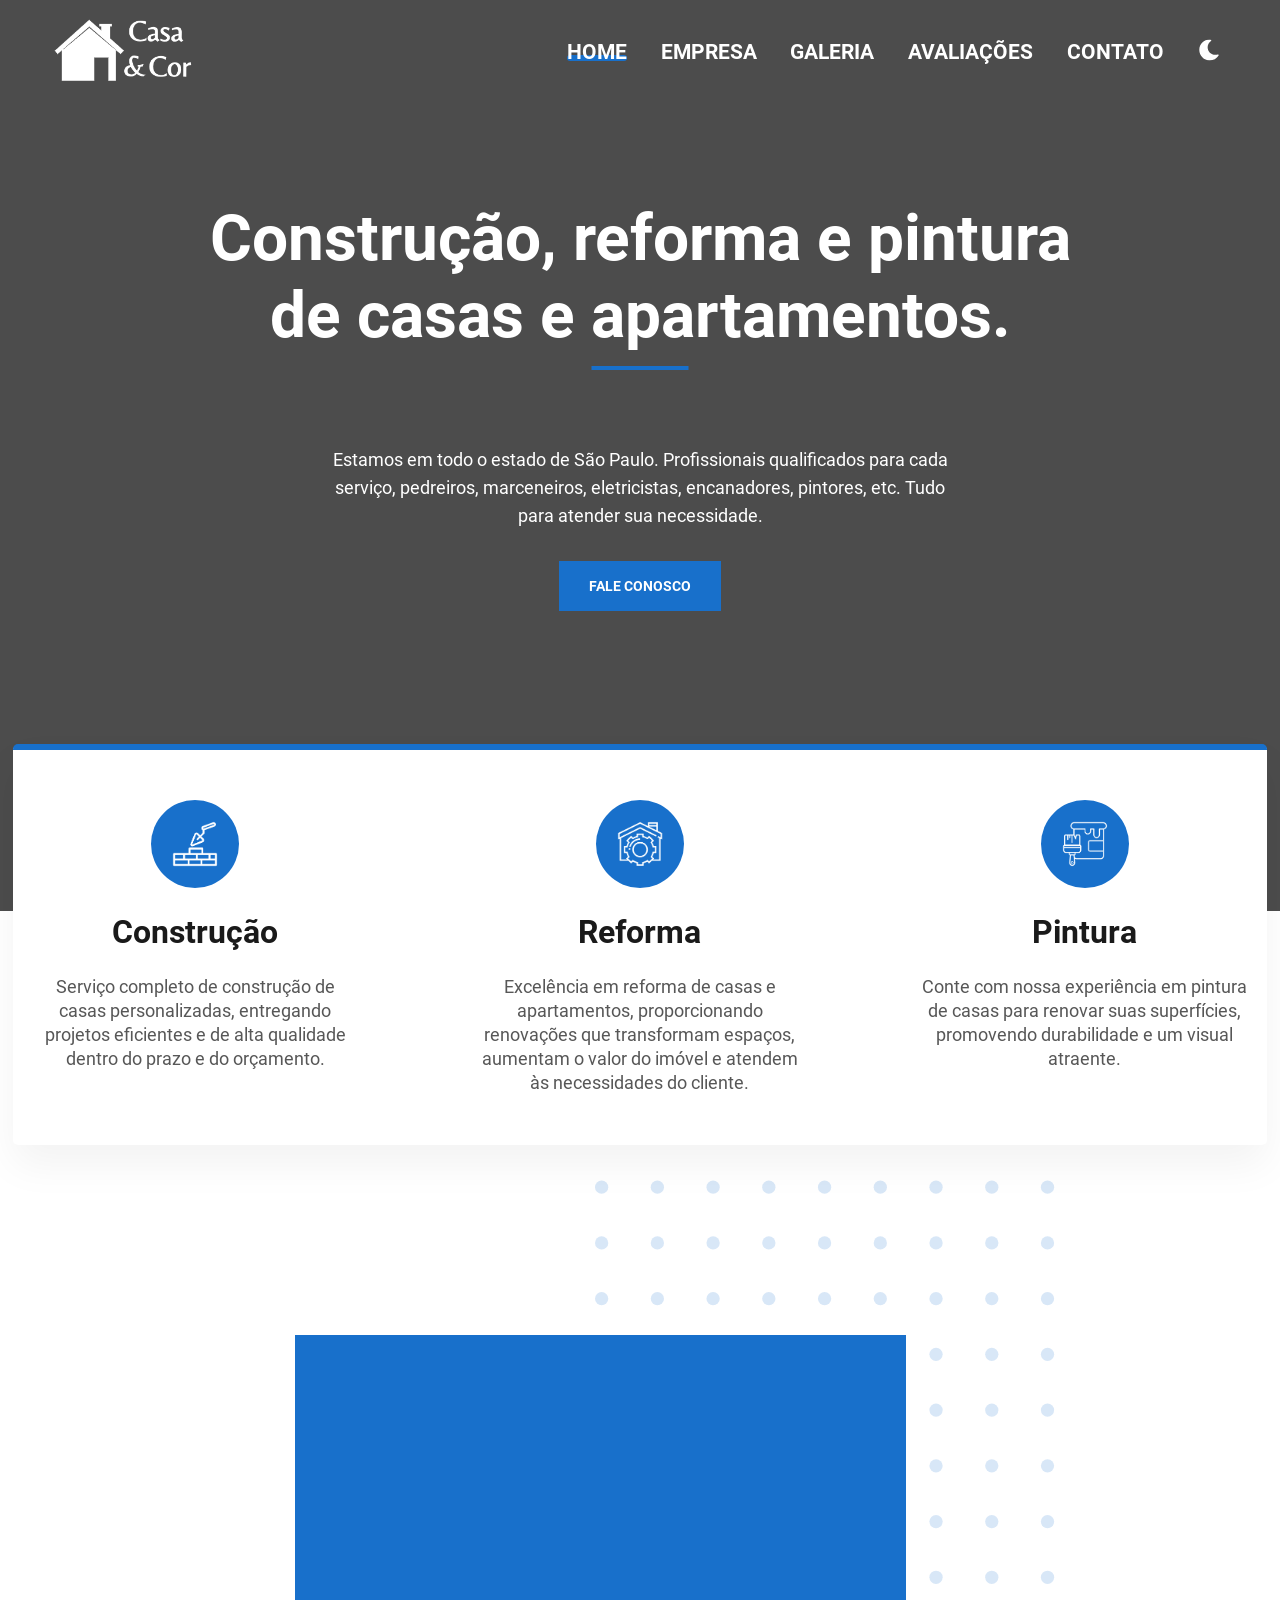
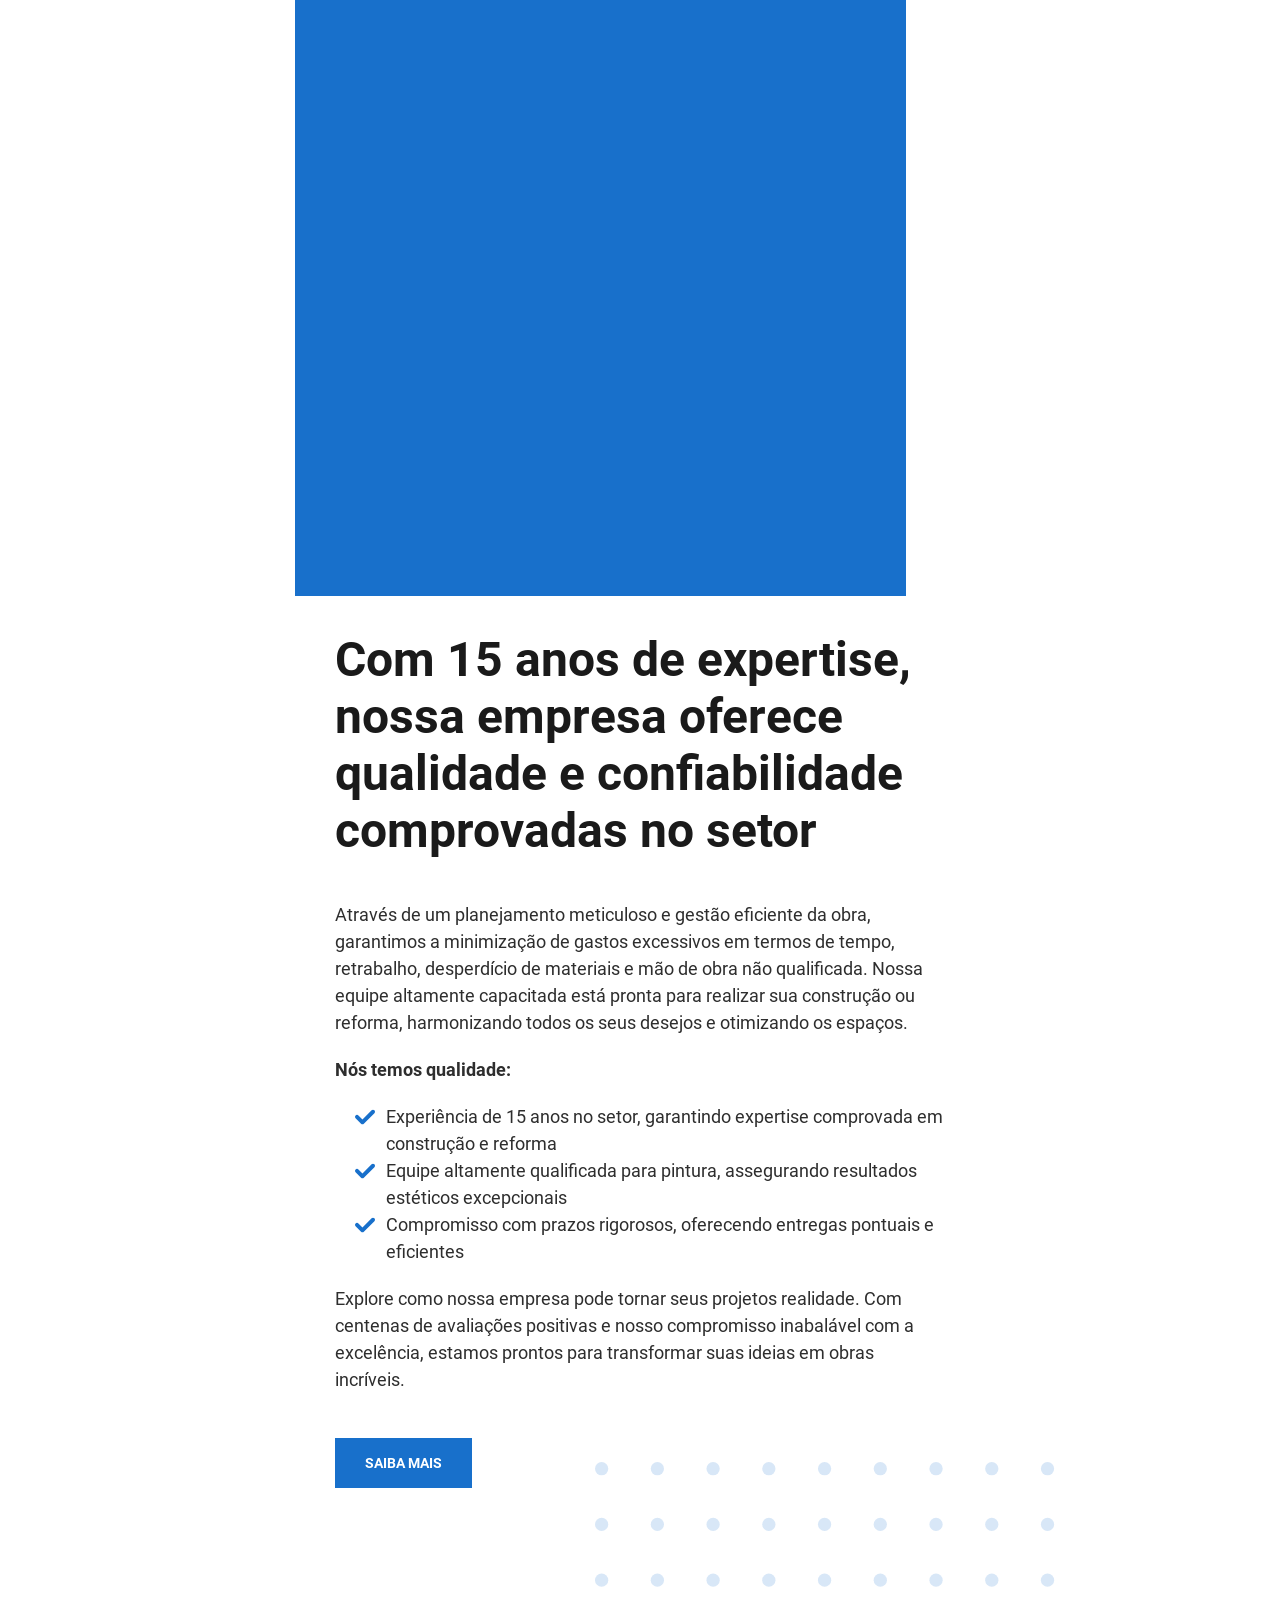
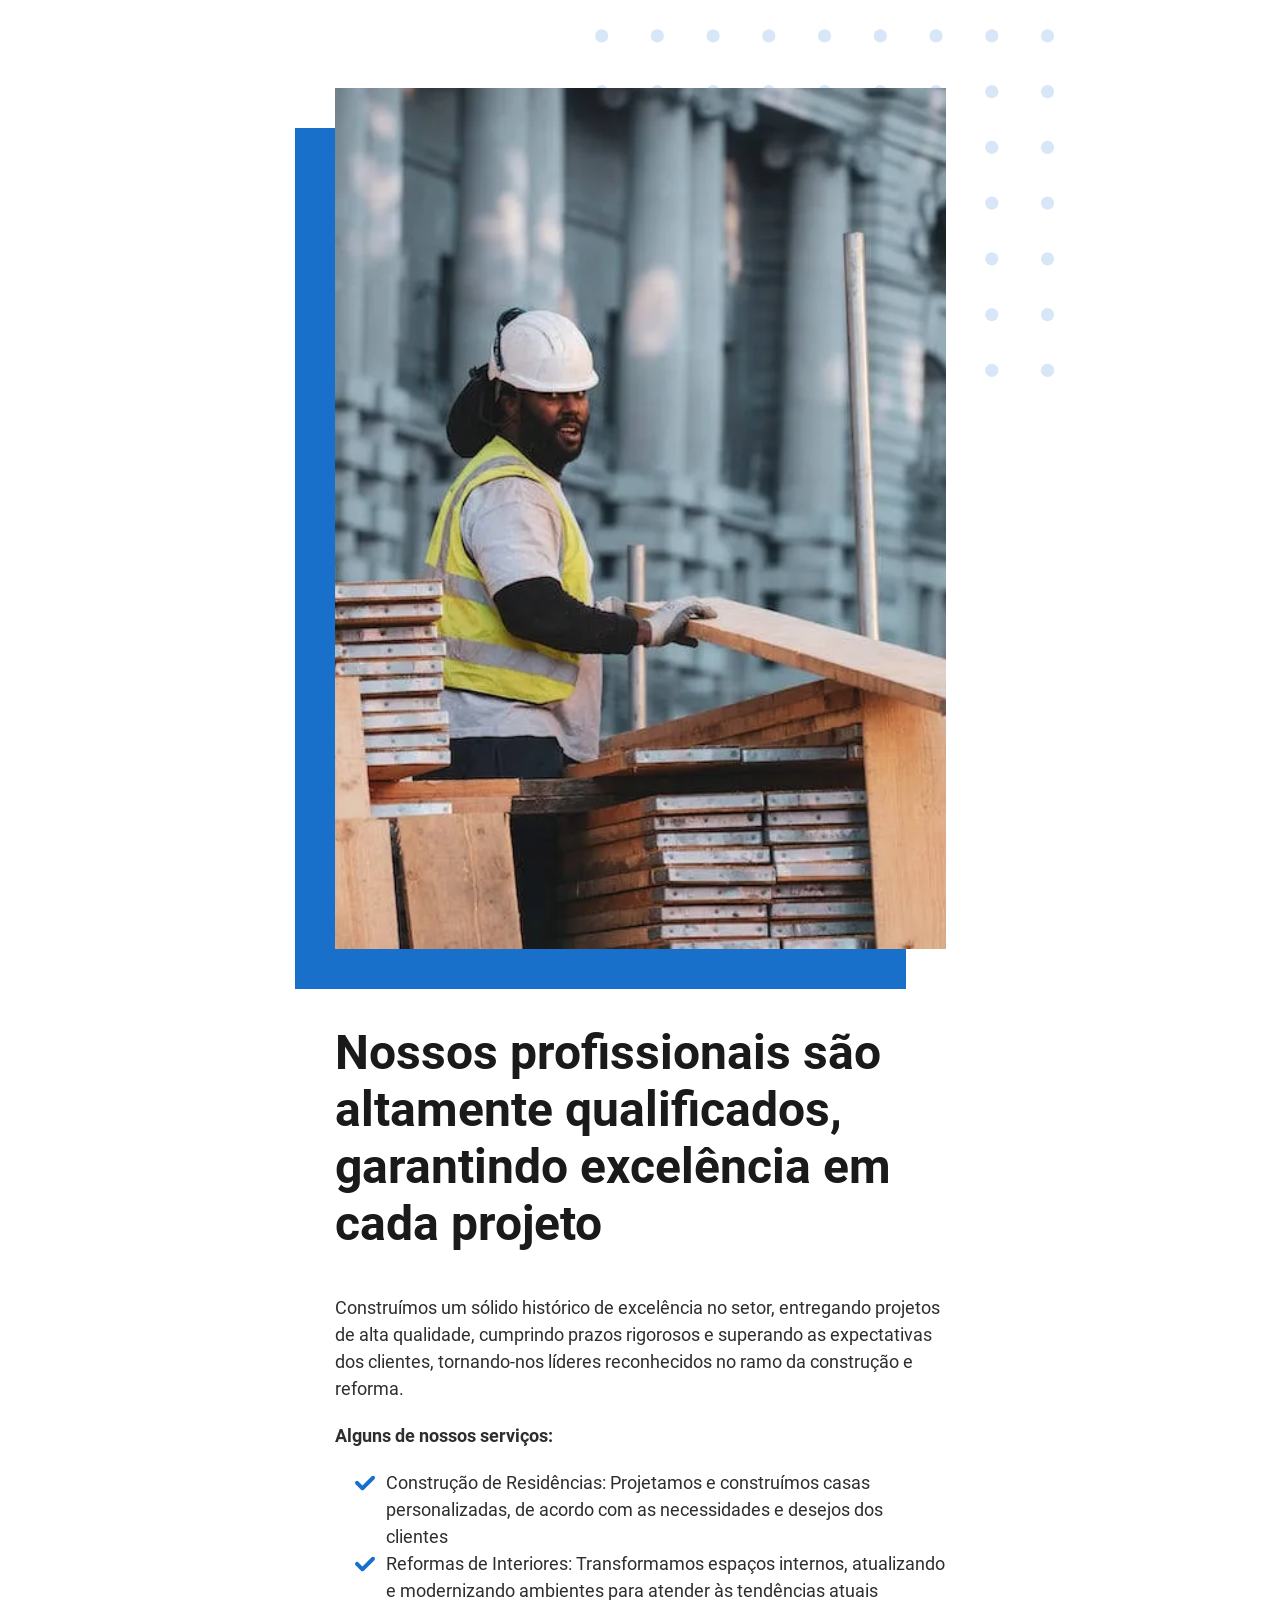
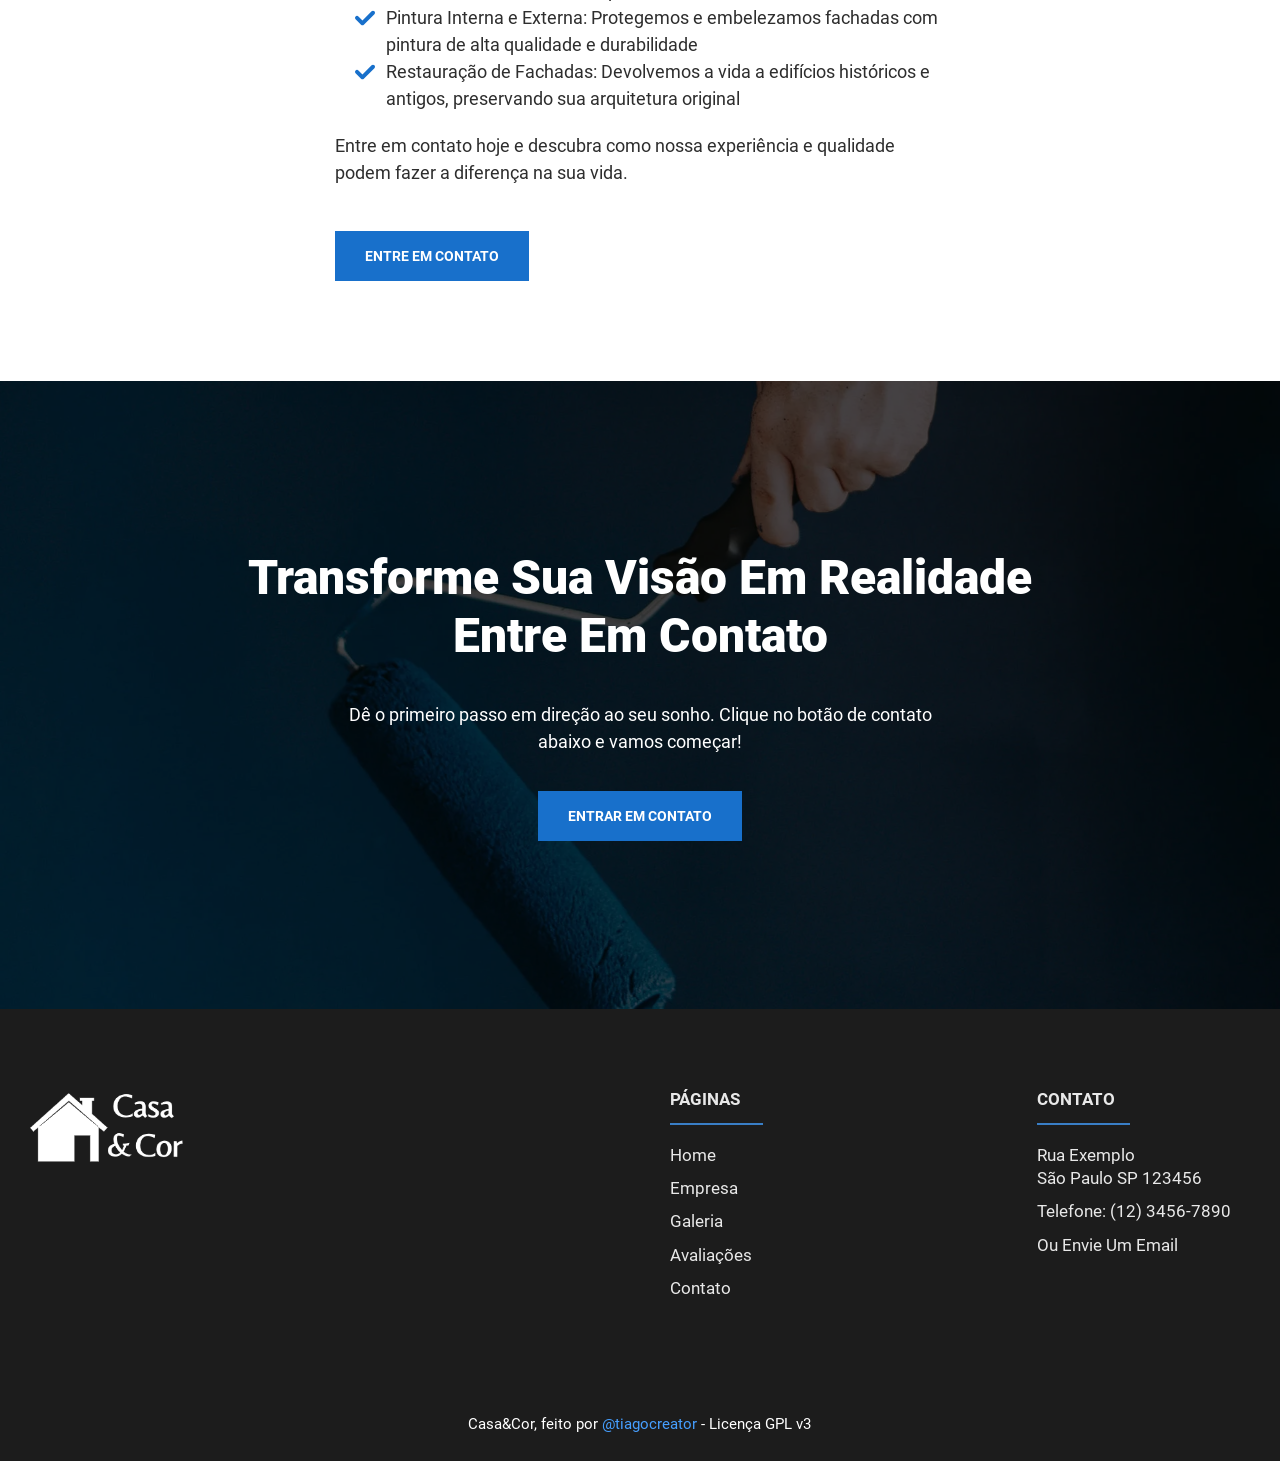
==== commit 56f53f39: "Update image formats to .webp and fix bugs" ====
--- a/index.html
+++ b/index.html
@@ -29,7 +29,7 @@
   <meta name="theme-color" content="#ffffff">
 
   <!-- Pré-carregar -->
-  <link rel="preload" as="image" href="/images/landing-m.jpg" />
+  <link rel="preload" as="image" href="/images/landing-m.webp" />
   <link rel="preload" as="font" type="font/woff2" href="fonts/roboto-v29-latin-regular.woff2" crossorigin />
   <link rel="preload" as="font" type="font/woff2" href="fonts/roboto-v29-latin-700.woff2" crossorigin />
 
@@ -71,11 +71,11 @@
             -->
 
         <!--Logo Light-->
-        <img class="light" aria-hidden="true" src="/images/logo-light.png" decoding="async" alt="logo" width="250"
-          height="117" />
+        <img class="light" aria-hidden="true" src="/images/logo-light.webp" decoding="async" loading="lazy" alt="logo"
+          width="250" height="117" />
 
         <!--Logo Dark-->
-        <img class="dark" aria-hidden="true" src="/images/logo-blue.png" decoding="async" loading="lazy" alt="logo"
+        <img class="dark" aria-hidden="true" src="/images/logo-blue.webp" decoding="async" loading="lazy" alt="logo"
           width="250" height="117" />
       </a>
 
@@ -128,9 +128,9 @@
         </div>
       </div>
       <picture>
-        <source media="(max-width: 600px)" srcset="/images/landing-m.jpg" />
-        <source media="(min-width: 601px)" srcset="/images/landing.jpg" />
-        <img aria-hidden="true" decoding="async" src="/images/landing.jpg" alt="casa nova" width="600" height="750" />
+        <source media="(max-width: 600px)" srcset="/images/landing-m.webp" />
+        <source media="(min-width: 601px)" srcset="/images/landing.webp" />
+        <img aria-hidden="true" decoding="async" src="/images/landing.webp" alt="casa nova" width="600" height="750" />
       </picture>
     </section>
 
@@ -141,7 +141,7 @@
     <section id="services" class="services">
       <div class="card">
         <picture>
-          <img aria-hidden="true" decoding="async" src="/images/service1.png" alt="" width="48" height="48" />
+          <img aria-hidden="true" decoding="async" src="/images/service1.webp" alt="" width="48" height="48" />
         </picture>
         <h2>Construção</h2>
         <p>
@@ -151,7 +151,7 @@
       </div>
       <div class="card">
         <picture>
-          <img aria-hidden="true" decoding="async" src="/images/service2.png" alt="" width="48" height="48" />
+          <img aria-hidden="true" decoding="async" src="/images/service2.webp" alt="" width="48" height="48" />
         </picture>
         <h2>Reforma</h2>
         <p>
@@ -162,7 +162,7 @@
       </div>
       <div class="card">
         <picture>
-          <img aria-hidden="true" decoding="async" src="/images/service3.png" alt="" width="48" height="48" />
+          <img aria-hidden="true" decoding="async" src="/images/service3.webp" alt="" width="48" height="48" />
         </picture>
         <h2>Pintura</h2>
         <p>
@@ -220,9 +220,9 @@
           <a class="button-solid" href="/about.html">Saiba Mais</a>
         </div>
         <picture class="image-box">
-          <source media="(max-width: 600px)" srcset="/images/company-m.jpg" />
-          <source media="(min-width: 601px)" srcset="/images/company.jpg" />
-          <img aria-hidden="true" loading="lazy" decoding="async" src="/images/company.jpg"
+          <source media="(max-width: 600px)" srcset="/images/company-m.webp" />
+          <source media="(min-width: 601px)" srcset="/images/company.webp" />
+          <img aria-hidden="true" loading="lazy" decoding="async" src="/images/company.webp"
             alt="homem operando serra eletrica" width="500" height="333" />
         </picture>
       </div>
@@ -279,9 +279,9 @@
           <a class="button-solid" href="/contact.html">Entre Em Contato</a>
         </div>
         <picture class="image-box">
-          <source media="(max-width: 600px)" srcset="/images/worker.jpg" />
-          <source media="(min-width: 601px)" srcset="/images/worker.jpg" />
-          <img aria-hidden="true" loading="lazy" decoding="async" src="/images/worker.jpg"
+          <source media="(max-width: 600px)" srcset="/images/worker.webp" />
+          <source media="(min-width: 601px)" srcset="/images/worker.webp" />
+          <img aria-hidden="true" loading="lazy" decoding="async" src="/images/worker.webp"
             alt="trabalhador de construção" width="500" height="671" />
         </picture>
       </div>
@@ -303,9 +303,9 @@
         <a href="/contact.html" class="button-solid">Entrar Em Contato</a>
       </div>
       <picture>
-        <source media="(max-width: 600px)'" srcset="/images/paint-m.jpg" />
-        <source media="(min-width: 601px)" srcset="/images/paint.jpg" />
-        <img aria-hidden="true" loading="lazy" decoding="async" src="/images/paint.jpg" alt="pincel de tinta"
+        <source media="(max-width: 600px)'" srcset="/images/paint-m.webp" />
+        <source media="(min-width: 601px)" srcset="/images/paint.webp" />
+        <img aria-hidden="true" loading="lazy" decoding="async" src="/images/paint.webp" alt="pincel de tinta"
           width="500" height="333" />
       </picture>
     </section>
@@ -319,7 +319,7 @@
   <footer id="footer">
     <div class="container">
       <div class="left-section">
-        <a class="logo" href="/index.html"><img loading="lazy" decoding="async" src="/images/logo-light.png" alt="logo"
+        <a class="logo" href="/index.html"><img loading="lazy" decoding="async" src="/images/logo-light.webp" alt="logo"
             width="264" height="78" /></a>
       </div>
       <div class="right-section">
@@ -331,7 +331,7 @@
             <li><a href="/index.html">Home</a></li>
             <li><a href="/about.html">Empresa</a></li>
             <li><a href="/projects.html">Galeria</a></li>
-            <li><a href="/testimonials.html">Avaliações</a></li>
+            <li><a href="/reviews.html">Avaliações</a></li>
             <li><a href="/contact.html">Contato</a></li>
           </ul>
           <ul>
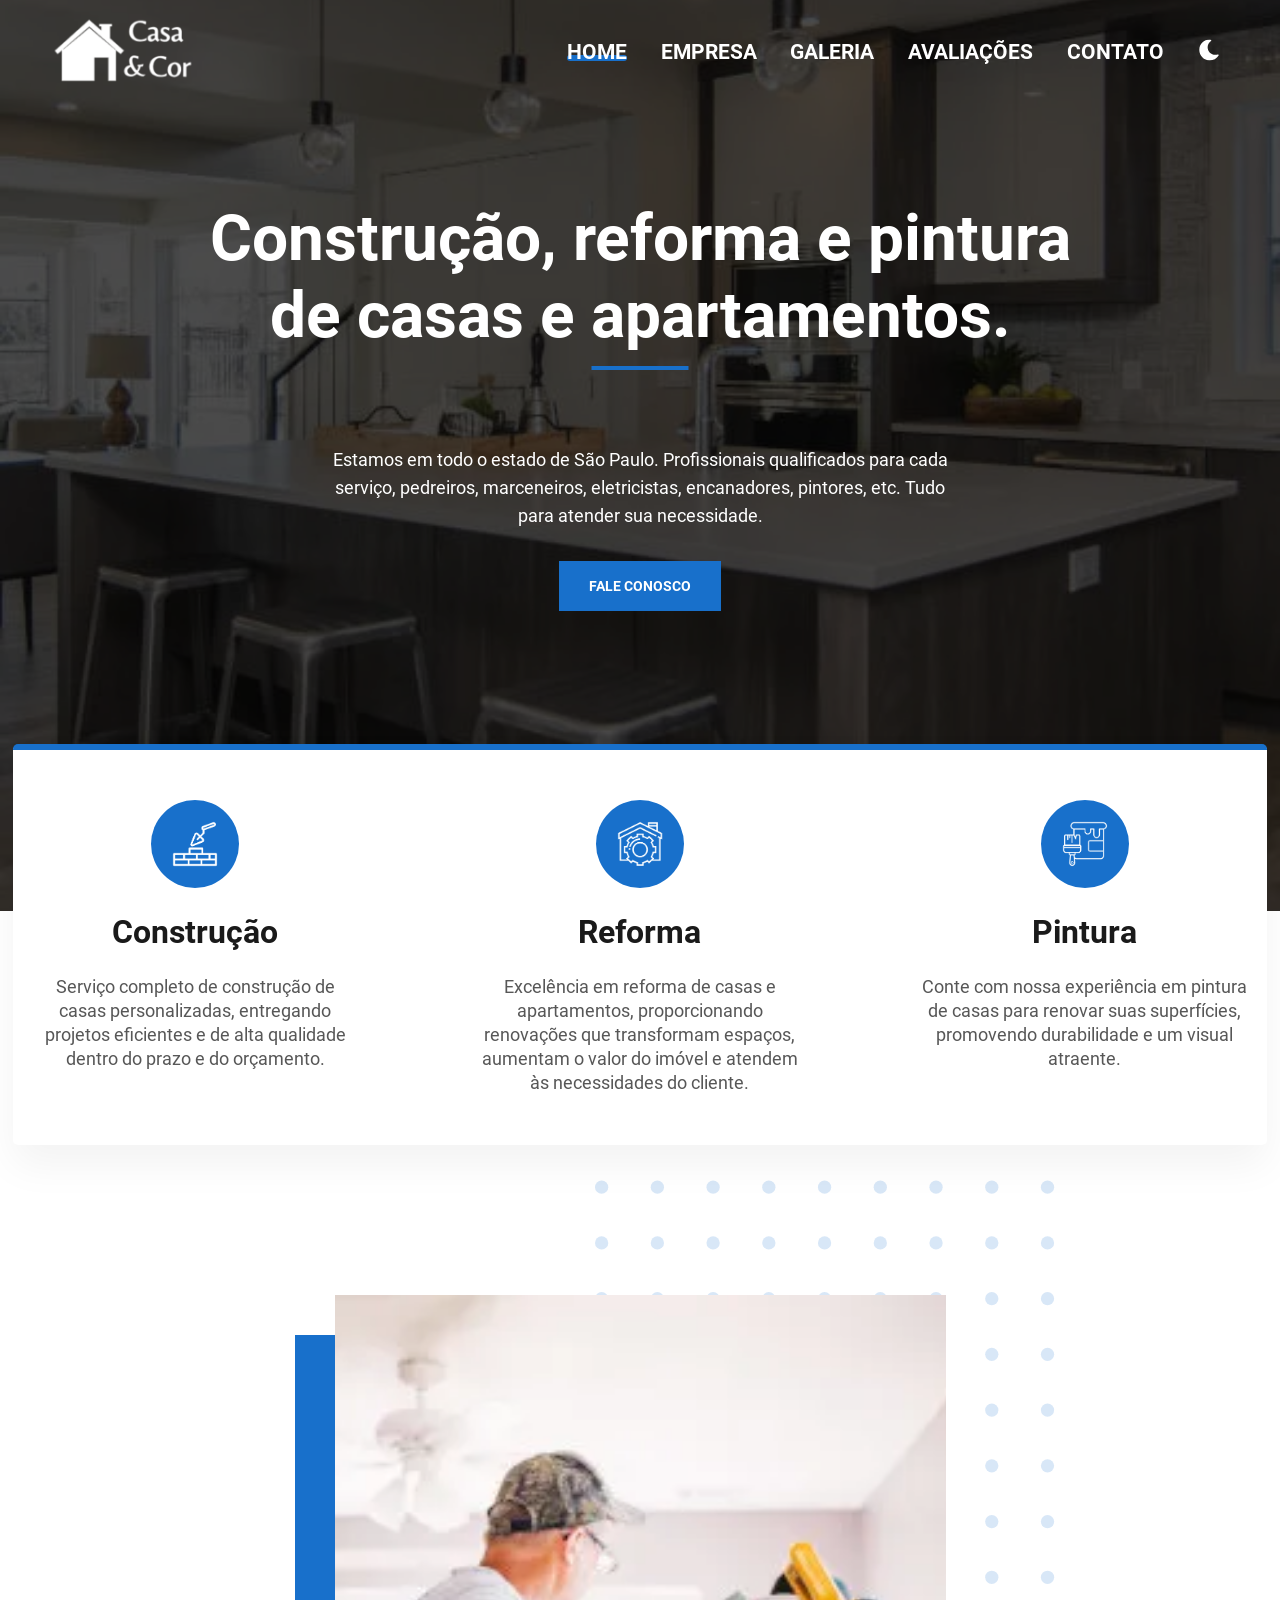
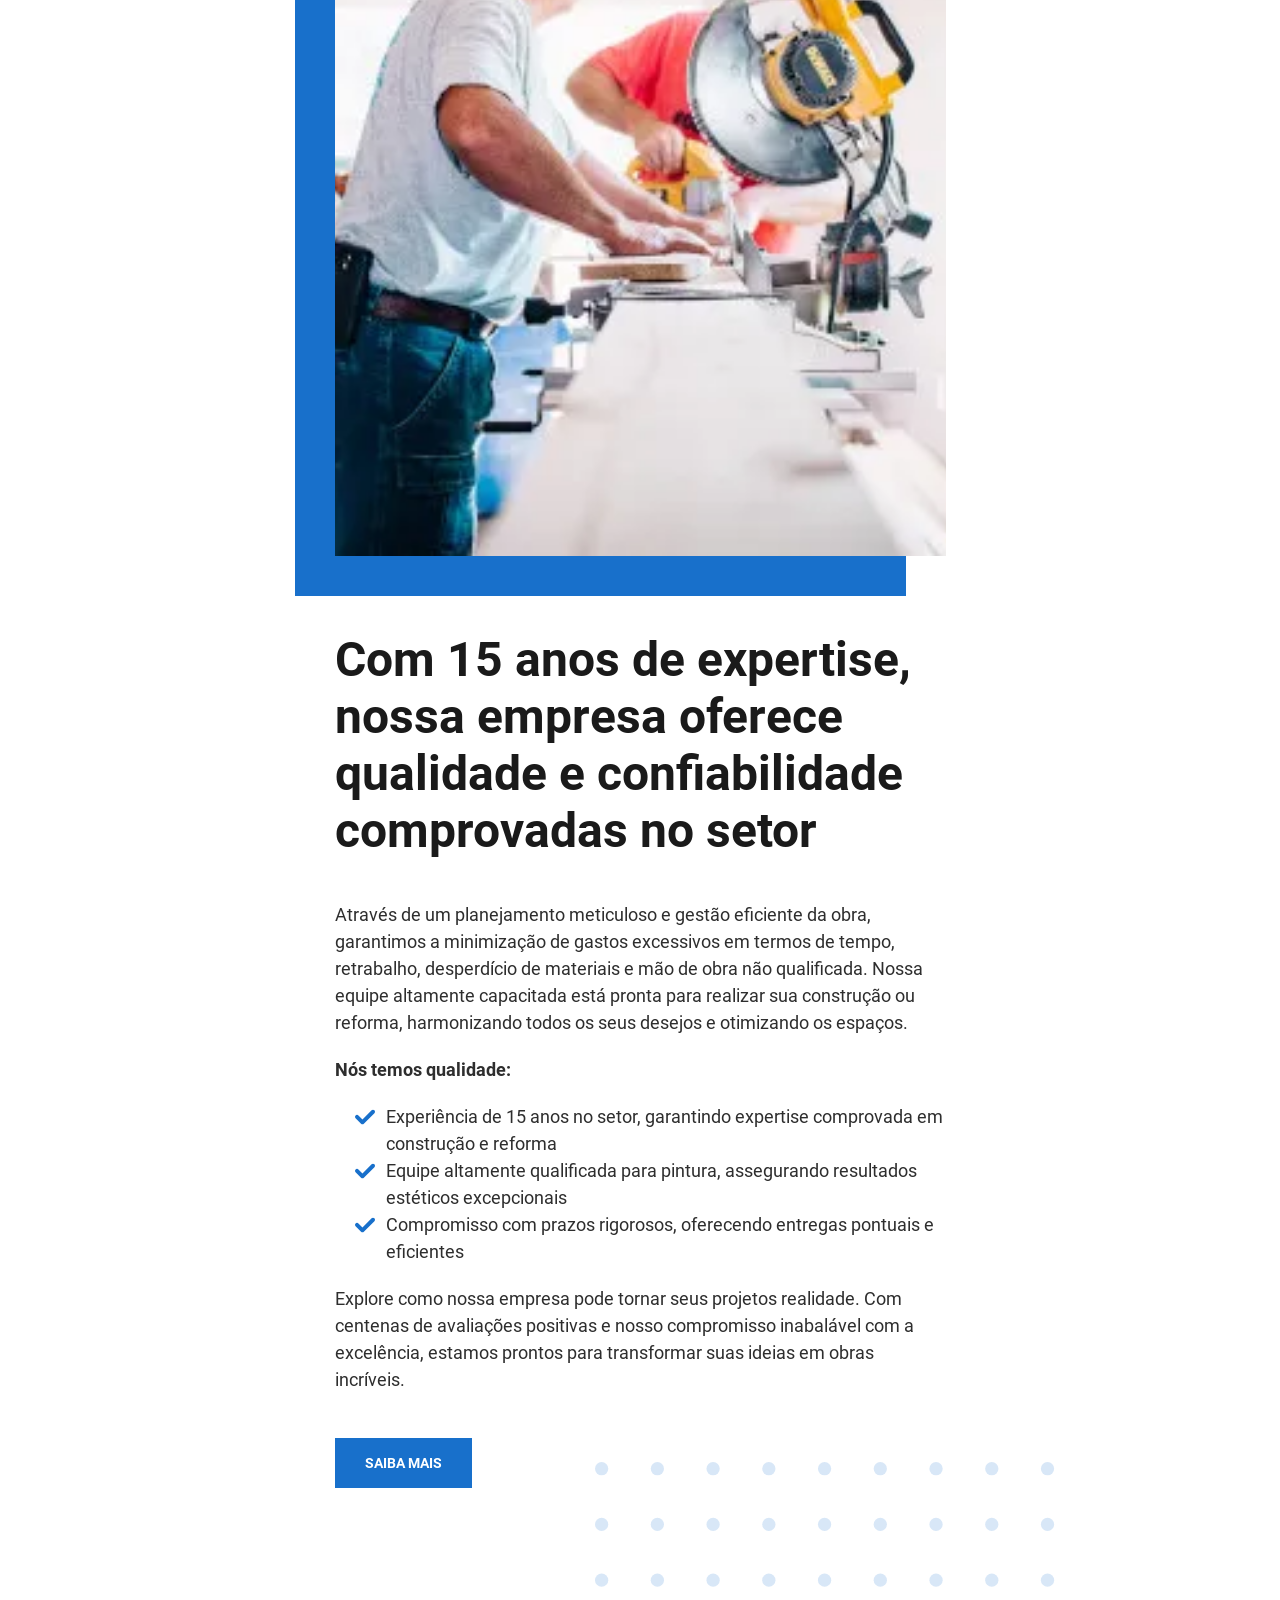
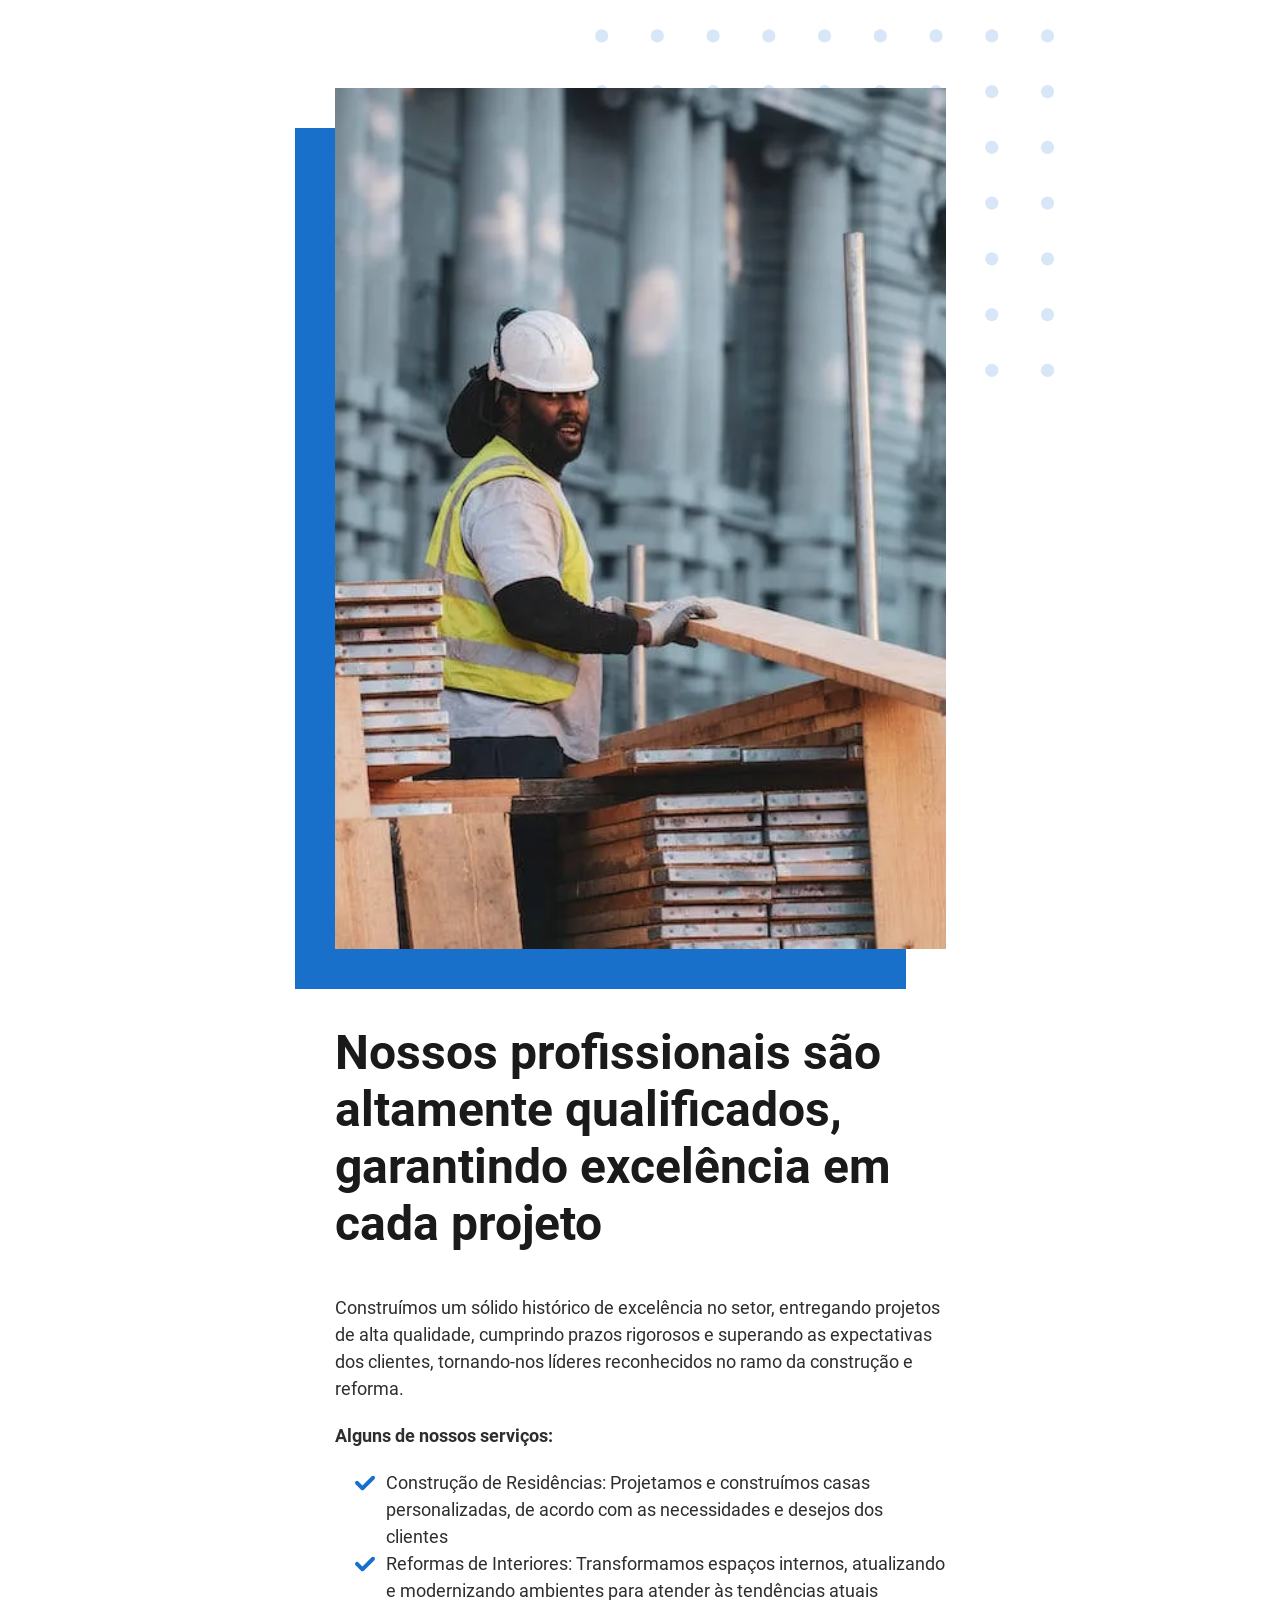
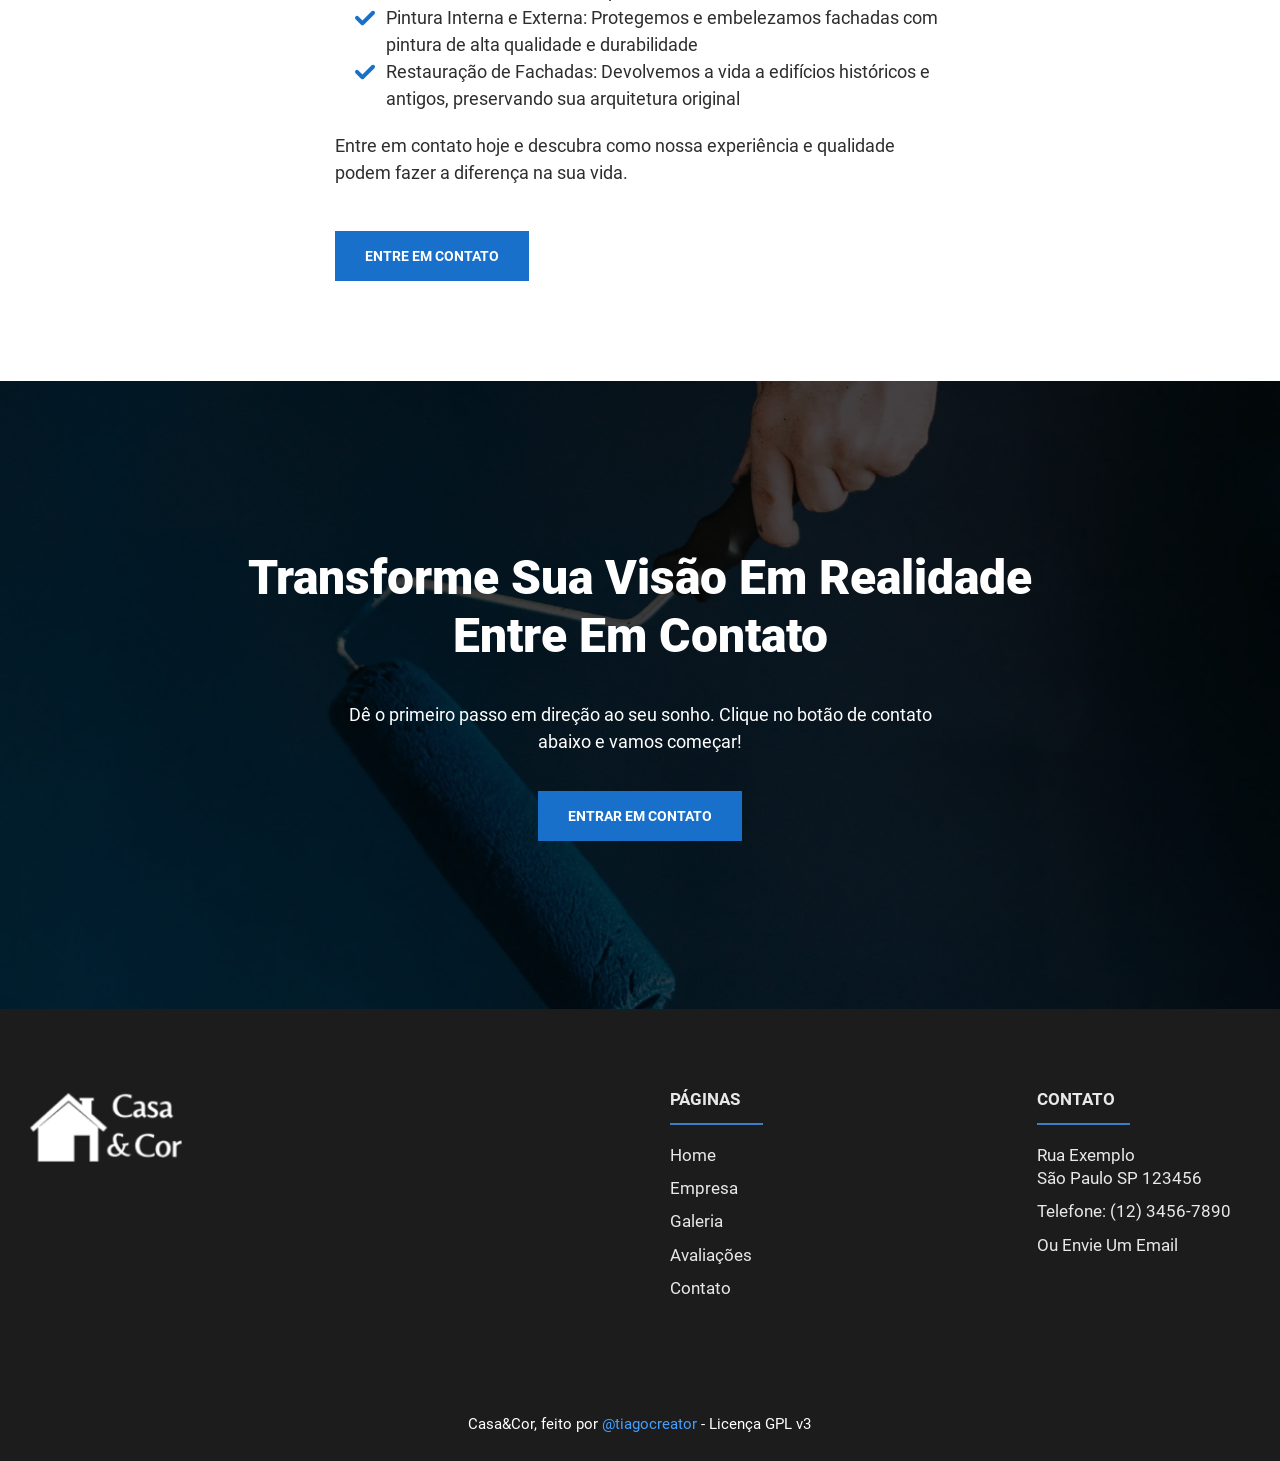
==== commit 848a2b44: "Update logo images" ====
--- a/index.html
+++ b/index.html
@@ -65,18 +65,19 @@
         -->
     </div>
     <div class="container">
-      <a class="logo" aria-label="click to go to home page" href="/index.html">
+      <a class="logo" aria-label="clique para ir para a página principal" href="/index.html">
         <!--
                 Se não tiver uma verão dark do logo, remover a tag img da versão dark do logo, e também a classe .light da tag img da versão light do logo
             -->
-
         <!--Logo Light-->
-        <img class="light" aria-hidden="true" src="/images/logo-light.webp" decoding="async" loading="lazy" alt="logo"
-          width="250" height="117" />
+        <img class="light" aria-hidden="true" src="/images/logo-light-m.webp"
+          srcset="/images/logo-light-m.webp 1x, /images/logo-light-l.webp 2x" alt="" width="196" height="92"
+          decoding="async" loading="lazy">
 
         <!--Logo Dark-->
-        <img class="dark" aria-hidden="true" src="/images/logo-blue.webp" decoding="async" loading="lazy" alt="logo"
-          width="250" height="117" />
+        <img class="dark" aria-hidden="true" src="/images/logo-blue-m.webp"
+          srcset="/images/logo-blue-m.webp, x /images/logo-blue-l.webp 2x" alt="" width="196" height="92"
+          decoding="async" loading="lazy">
       </a>
 
       <!--Nagevação Principal-->
@@ -319,8 +320,11 @@
   <footer id="footer">
     <div class="container">
       <div class="left-section">
-        <a class="logo" href="/index.html"><img loading="lazy" decoding="async" src="/images/logo-light.webp" alt="logo"
-            width="264" height="78" /></a>
+        <a class="logo" href="/index.html" aria-label="clique para ir para a página inicial">
+          <img aria-hidden="true" src="/images/logo-light-m.webp"
+            srcset="/images/logo-light-m.webp 1x, /images/logo-light-l.webp 2x" alt="" width="196" height="92"
+            decoding="async" loading="lazy">
+        </a>
       </div>
       <div class="right-section">
         <div class="lists">
--- a/css/critical.css
+++ b/css/critical.css
@@ -1 +1 @@
-@media only screen and (min-width:0){#hero{font-size:inherit;padding-bottom:16.875em;padding-top:9.375em;position:relative;z-index:1}#hero:before{content:'';position:absolute;display:block;height:100%;width:100%;background:#000;opacity:.7;top:0;left:0;z-index:-10}#hero picture{position:absolute;top:0;left:0;height:100%;width:100%;z-index:-11}#hero picture img{position:absolute;top:0;left:0;height:100%;width:100%;object-fit:cover}#hero .hero-content{width:96%;max-width:71.5em;margin:auto;position:relative;z-index:10;text-align:center}#hero .hero-content{padding:0}#hero .heroText{width:100%;margin:auto;max-width:56.875em}#hero h1{font-weight:bold;font-size:min(12vw, 4em);color:#fff;text-align:center;line-height:1.203125;margin:auto;width:100%;max-width:14.125em;margin-bottom:1.4375em;position:relative}#hero h1:before{content:'';position:absolute;display:block;height:.0625em;width:1.515625em;background:var(--primary);opacity:1;bottom:-0.25em;left:50%;transform:translateX(-50%)}#hero p{line-height:1.55em;margin:auto;margin-bottom:1.72222222em;color:#fff;width:100%;text-align:center;max-width:34.27777778em;opacity:1}#hero .button-solid{margin:auto;display:inline-block;width:auto}}@media only screen and (min-width:48em){#hero{padding:12.5em 0 18.75em 0;z-index:1;overflow:hidden}#hero .hero-content{display:flex;justify-content:space-between;position:relative}}@media only screen and (min-width:1300px){#hero{padding-top:17.0625em;padding-bottom:19.1875em;background:url('../images/landing.jpg');background-size:cover;background-position:center;background-repeat:no-repeat;background-attachment:fixed}#hero picture{display:none}}@media only screen and (min-width:0){.services{border-radius:.3125em;margin:auto;margin-top:-10.4375em;position:relative;z-index:100;background:#fff;width:90%;max-width:82.5em;padding:3.125em 1.25em;border-top:.375em solid var(--primary);box-shadow:0 20px 40px rgba(0,0,0,0.05);margin-bottom:3.125em}.services .card{display:block;width:100%;max-width:22.3125em;margin:auto;margin-bottom:3.125em}.services .card:last-of-type{margin-bottom:0}.services .card picture{background:var(--primary);width:5.5em;height:5.5em;display:flex;justify-content:center;align-items:center;margin:auto;margin-bottom:1.4375em;border-radius:50%}.services .card picture img{width:3em;height:3em}.services .card h2{text-align:center;font-size:2em;line-height:1.35em;font-weight:700;color:#1a1a1a;margin-bottom:.65em}.services .card p{text-align:center;line-height:1.33333333em;width:100%;opacity:.8}}@media only screen and (min-width:768px){.services{font-size:min(1.8vw, 1em);display:flex;justify-content:space-between;align-items:flex-start;width:98%}.services .card{margin:0;max-width:20.3125em}}@media only screen and (min-width:1300px){.services{padding:3.125em 5em}.services .card{max-width:22.3125em}}@media only screen and (min-width:0){body.dark-mode #services{background:var(--medium)}body.dark-mode #services picture{background:var(--primaryDark)}body.dark-mode #services h2{color:#fff;font-weight:bold}}+@media only screen and (min-width:0){#hero{font-size:inherit;padding-bottom:16.875em;padding-top:9.375em;position:relative;z-index:1}#hero:before{content:'';position:absolute;display:block;height:100%;width:100%;background:#000;opacity:.7;top:0;left:0;z-index:-10}#hero picture{position:absolute;top:0;left:0;height:100%;width:100%;z-index:-11}#hero picture img{position:absolute;top:0;left:0;height:100%;width:100%;object-fit:cover}#hero .hero-content{width:96%;max-width:71.5em;margin:auto;position:relative;z-index:10;text-align:center}#hero .hero-content{padding:0}#hero .heroText{width:100%;margin:auto;max-width:56.875em}#hero h1{font-weight:bold;font-size:min(12vw, 4em);color:#fff;text-align:center;line-height:1.203125;margin:auto;width:100%;max-width:14.125em;margin-bottom:1.4375em;position:relative}#hero h1:before{content:'';position:absolute;display:block;height:.0625em;width:1.515625em;background:var(--primary);opacity:1;bottom:-0.25em;left:50%;transform:translateX(-50%)}#hero p{line-height:1.55em;margin:auto;margin-bottom:1.72222222em;color:#fff;width:100%;text-align:center;max-width:34.27777778em;opacity:1}#hero .button-solid{margin:auto;display:inline-block;width:auto}}@media only screen and (min-width:48em){#hero{padding:12.5em 0 18.75em 0;z-index:1;overflow:hidden}#hero .hero-content{display:flex;justify-content:space-between;position:relative}}@media only screen and (min-width:1300px){#hero{padding-top:17.0625em;padding-bottom:19.1875em;background:url('../images/landing.webp');background-size:cover;background-position:center;background-repeat:no-repeat;background-attachment:fixed}#hero picture{display:none}}@media only screen and (min-width:0){.services{border-radius:.3125em;margin:auto;margin-top:-10.4375em;position:relative;z-index:100;background:#fff;width:90%;max-width:82.5em;padding:3.125em 1.25em;border-top:.375em solid var(--primary);box-shadow:0 20px 40px rgba(0,0,0,0.05);margin-bottom:3.125em}.services .card{display:block;width:100%;max-width:22.3125em;margin:auto;margin-bottom:3.125em}.services .card:last-of-type{margin-bottom:0}.services .card picture{background:var(--primary);width:5.5em;height:5.5em;display:flex;justify-content:center;align-items:center;margin:auto;margin-bottom:1.4375em;border-radius:50%}.services .card picture img{width:3em;height:3em}.services .card h2{text-align:center;font-size:2em;line-height:1.35em;font-weight:700;color:#1a1a1a;margin-bottom:.65em}.services .card p{text-align:center;line-height:1.33333333em;width:100%;opacity:.8}}@media only screen and (min-width:768px){.services{font-size:min(1.8vw, 1em);display:flex;justify-content:space-between;align-items:flex-start;width:98%}.services .card{margin:0;max-width:20.3125em}}@media only screen and (min-width:1300px){.services{padding:3.125em 5em}.services .card{max-width:22.3125em}}@media only screen and (min-width:0){body.dark-mode #services{background:var(--medium)}body.dark-mode #services picture{background:var(--primaryDark)}body.dark-mode #services h2{color:#fff;font-weight:bold}}
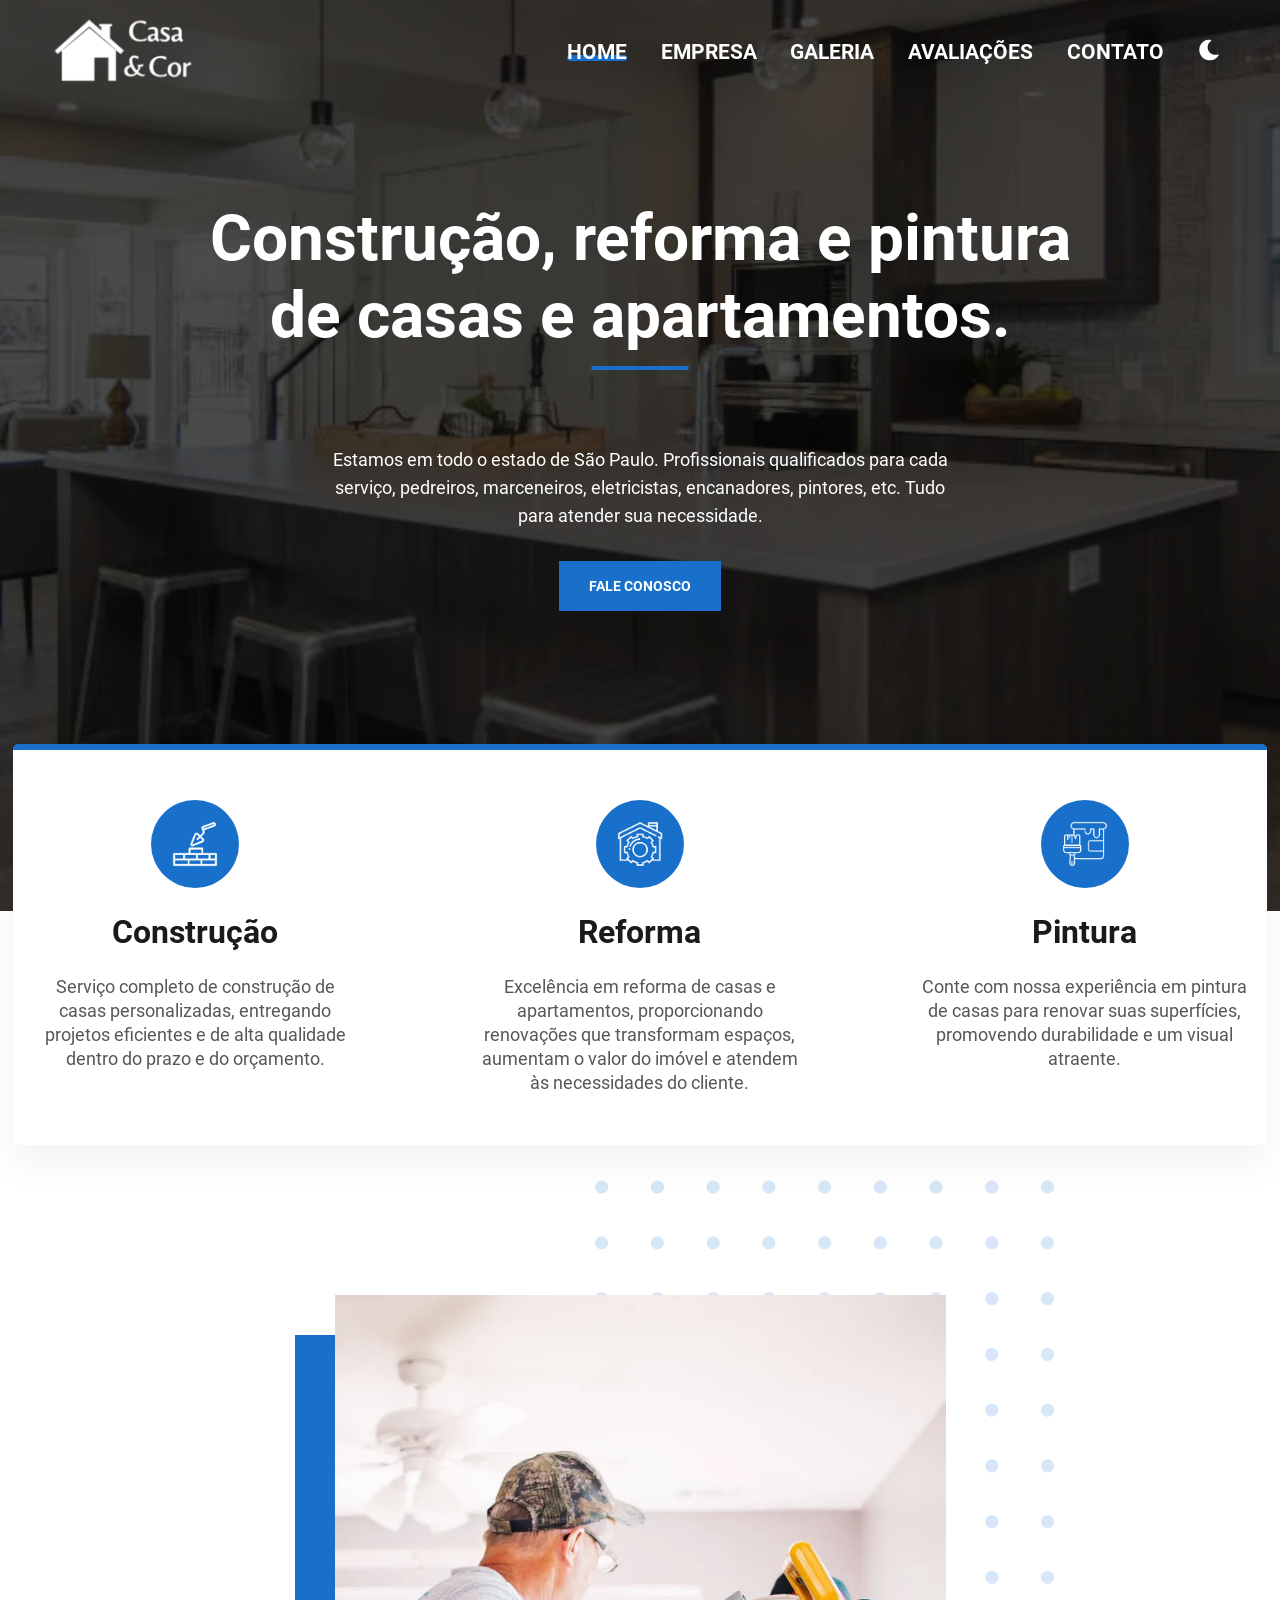
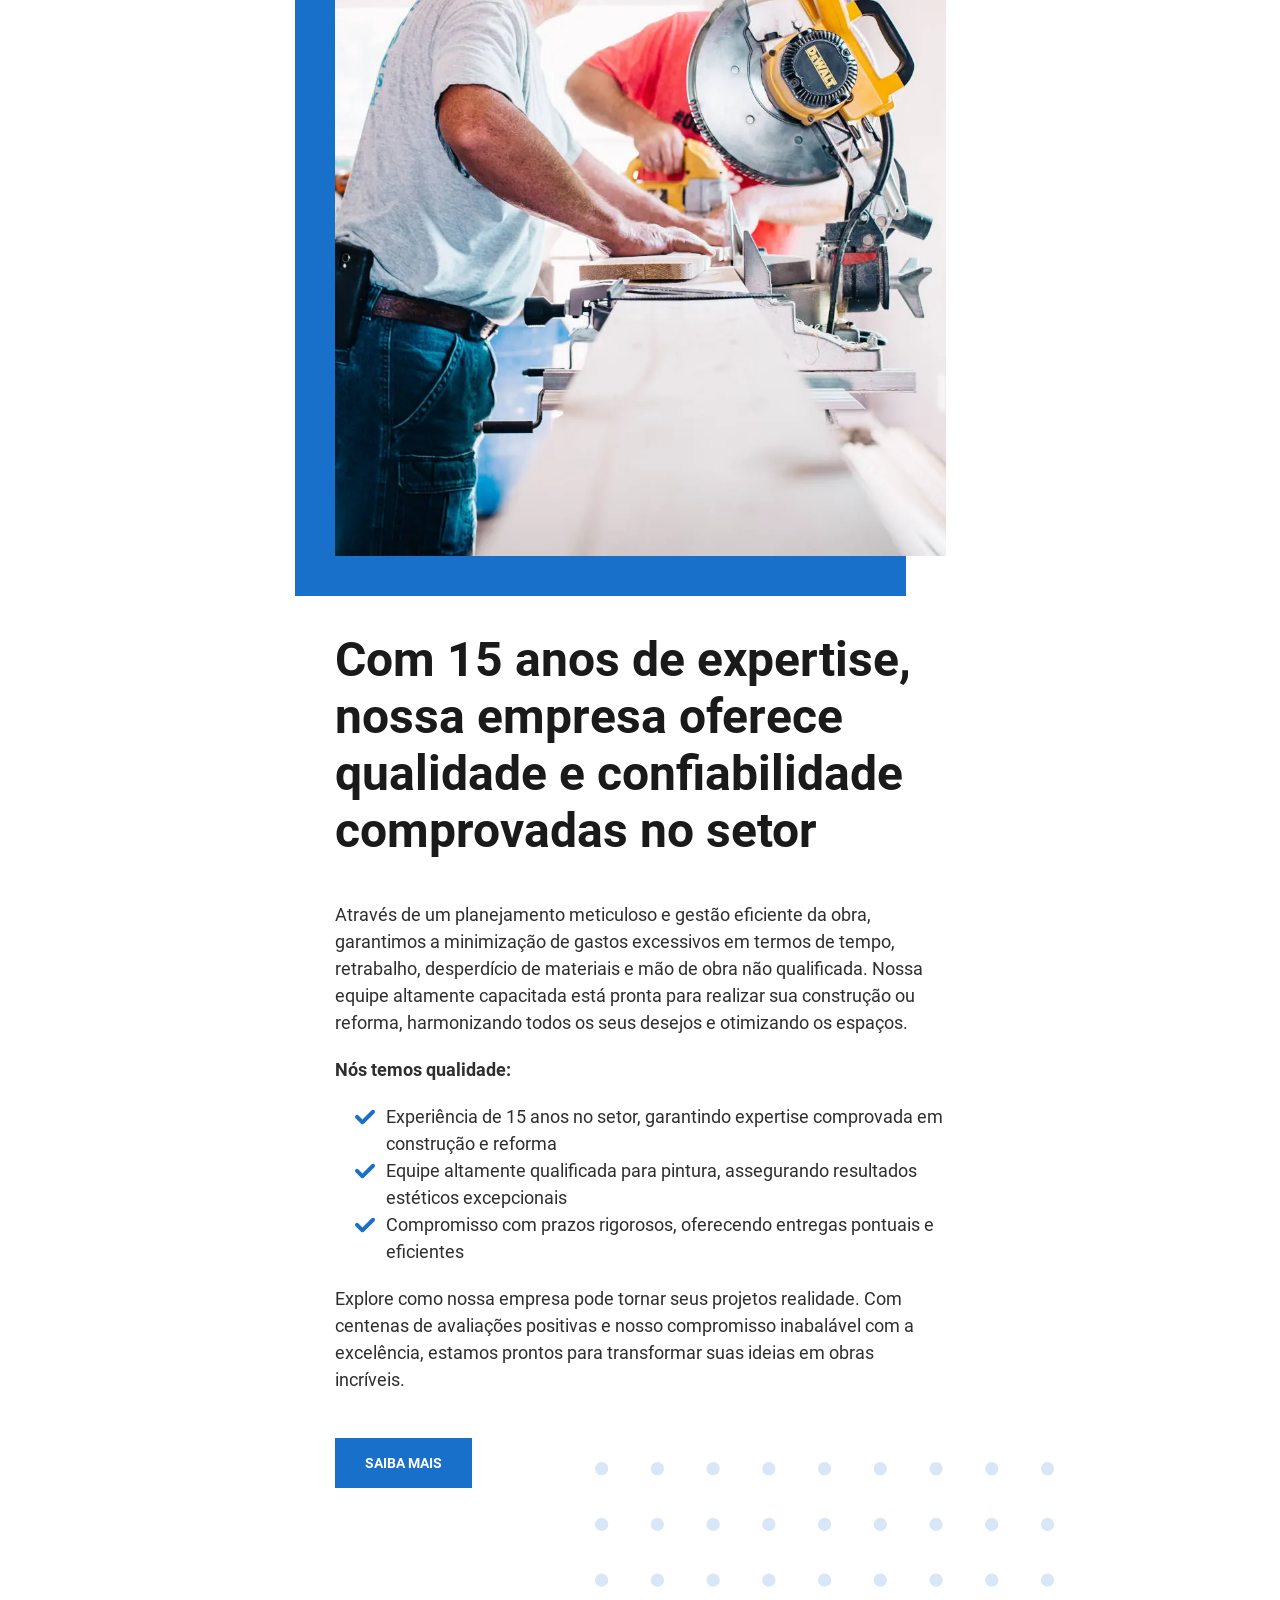
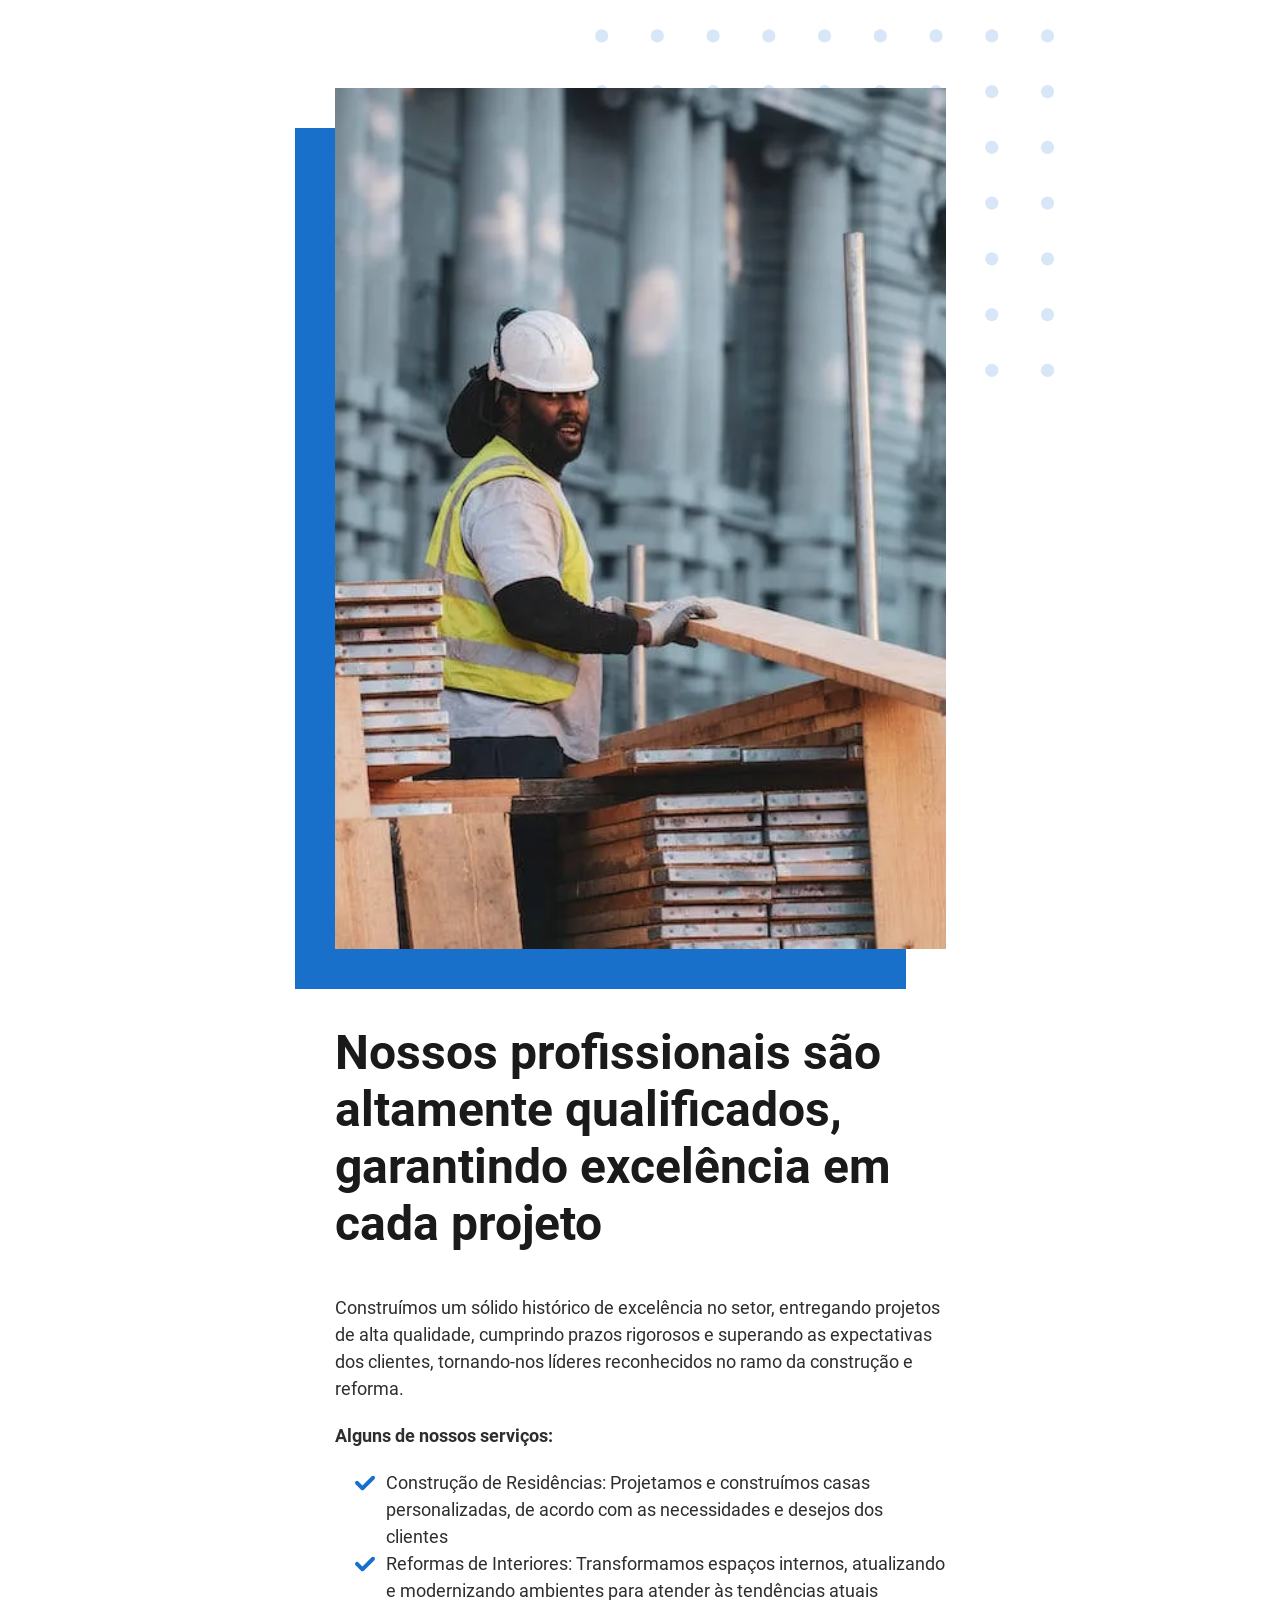
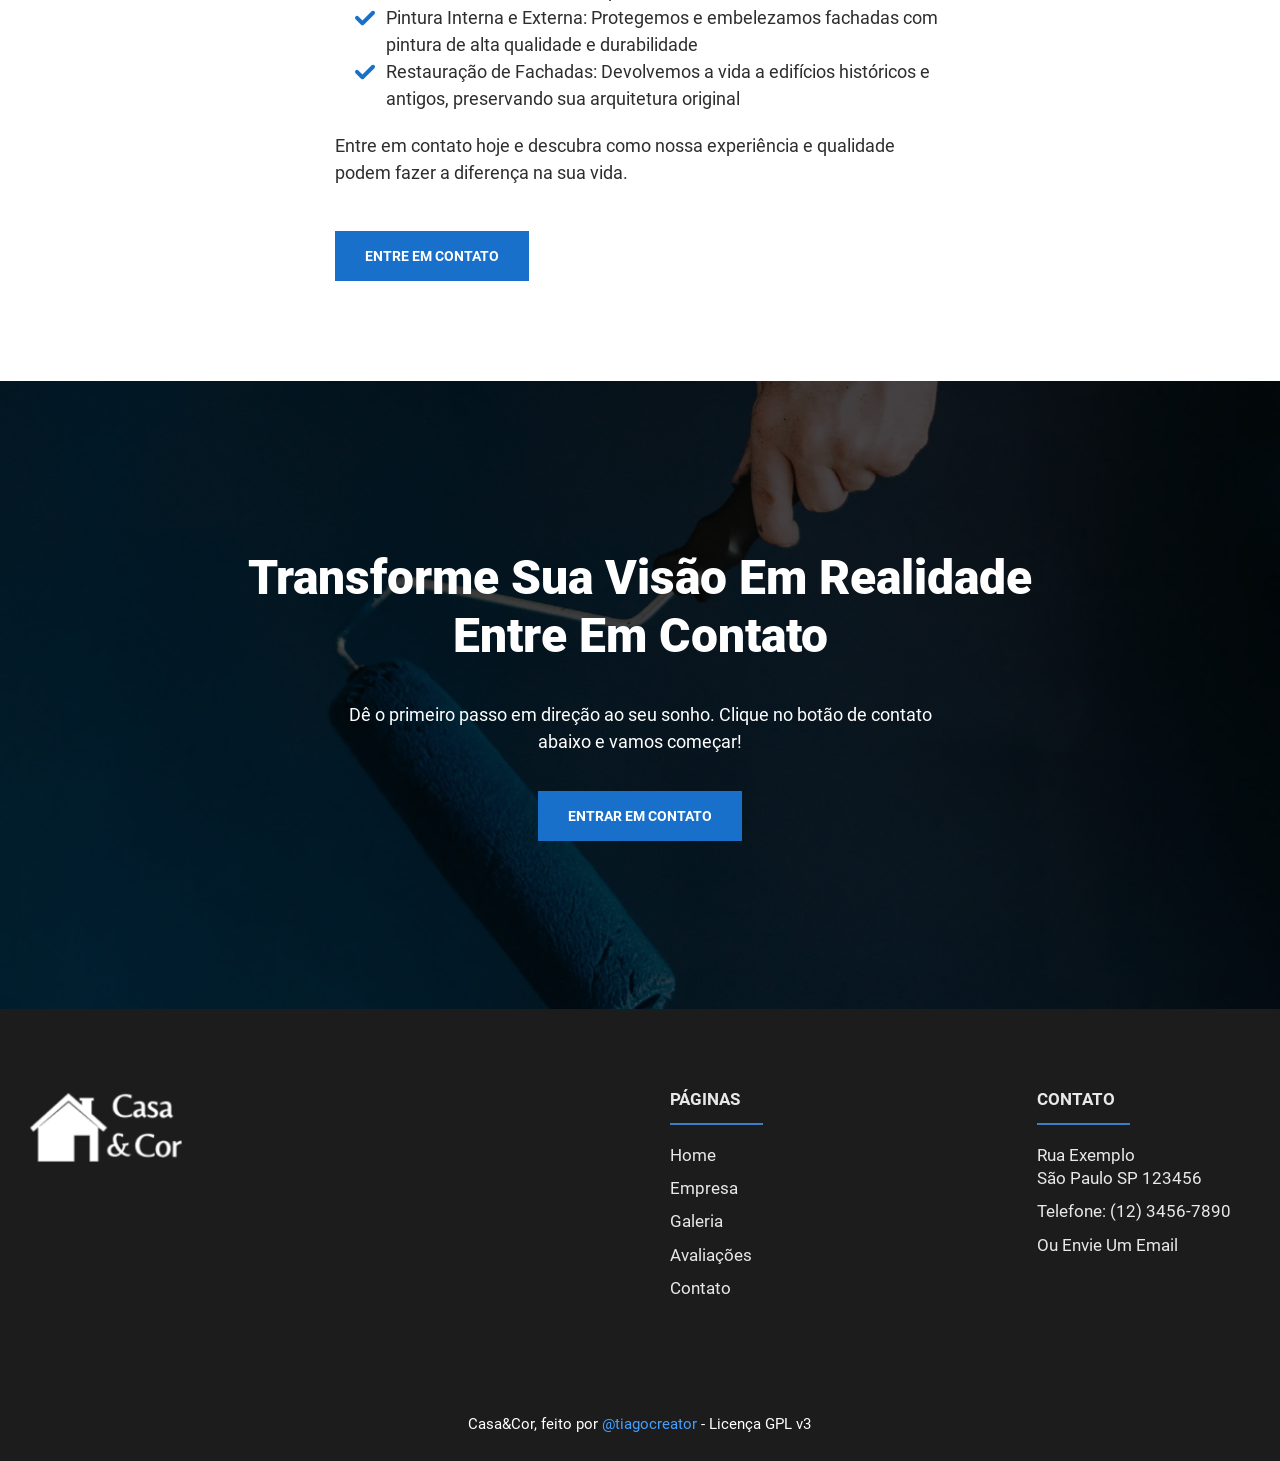
==== commit 286b2966: "Uptimize page images" ====
--- a/index.html
+++ b/index.html
@@ -304,10 +304,11 @@
         <a href="/contact.html" class="button-solid">Entrar Em Contato</a>
       </div>
       <picture>
-        <source media="(max-width: 600px)'" srcset="/images/paint-m.webp" />
-        <source media="(min-width: 601px)" srcset="/images/paint.webp" />
-        <img aria-hidden="true" loading="lazy" decoding="async" src="/images/paint.webp" alt="pincel de tinta"
-          width="500" height="333" />
+        <source media="(max-width: 400px)" srcset="/images/paint-s.webp">
+        <source media="(max-width: 600px)" srcset="/images/paint-m.webp">
+        <source media="(min-width: 601px)" srcset="/images/paint.webp">
+        <img aria-hidden="true" loading="lazy" decoding="async" src="/images/paint-s.webp" alt="pincel de tinta"
+          width="360" height="240">
       </picture>
     </section>
 
--- a/css/root.css
+++ b/css/root.css
@@ -1 +1 @@
-@media only screen and (min-width:0){:root{--primary:#1870cb;--primaryShade:#3d89d9;--primaryDark:#0a116b;--bodyText:#1a1a1a}@font-face{font-family:'Roboto';font-style:normal;font-weight:400;src:local(''),url('../fonts/roboto-v29-latin-regular.woff2') format('woff2'),url('../fonts/roboto-v29-latin-regular.woff') format('woff')}@font-face{font-family:'Roboto';font-style:normal;font-weight:700;src:local(''),url('../fonts/roboto-v29-latin-700.woff2') format('woff2'),url('../fonts/roboto-v29-latin-700.woff') format('woff')}@font-face{font-family:'Roboto';font-style:normal;font-weight:900;src:local(''),url('../fonts/roboto-v29-latin-900.woff2') format('woff2'),url('../fonts/roboto-v29-latin-900.woff') format('woff')}body,html{margin:0;padding:0;font-size:100%;font-family:'Roboto',Arial,sans-serif;color:var(--bodyText);overflow-x:hidden}*,*:before,*:after{margin:0;padding:0;box-sizing:border-box}body{transition:background-color .3s}.container{position:relative;width:92%;margin:auto}h1,h2,h3,h4,h5,h6{margin:0;color:#1a1a1a}p,li,a{font-size:1.125em;line-height:1.5em;margin:0}p,li{color:#2e2e2e}a:hover,button:hover{cursor:pointer}.button-solid{font-size:.875em;font-weight:bold;text-transform:uppercase;text-decoration:none;display:inline-block;width:auto;color:#fff;line-height:3.57142857em;height:3.57142857em;text-align:center;padding:0 2.14285714em;position:relative;z-index:1;background-color:var(--primary);transition:color .3s;transition-delay:.1s}.button-solid:hover{color:#aad3e1}.button-solid:hover:before{width:100%}.button-solid:before{content:'';position:absolute;display:block;height:100%;opacity:1;top:0;left:0;z-index:-1;background-color:#000;width:0;transition:width .3s}.skip{position:absolute;top:0;left:0;opacity:0;z-index:-1111111}}@media only screen and (min-width:1024px){body,html{padding:0;margin:0}}@media only screen and (min-width:2000px){body,html{font-size:.85vw}}@media only screen and (max-width:1023px){#navigation{position:fixed;top:0;left:0;width:100%;z-index:10000;height:auto}#navigation .background-color-div{position:absolute;top:0;left:0;background-color:#fff;width:100%;height:100%;box-shadow:rgba(149,157,165,0.2) 0 8px 24px}#navigation .container{padding:.8125em 0;width:96%}#navigation .logo{display:inline-block;height:1.875em;width:auto}#navigation .logo img{width:auto;height:100%}#navigation .logo .light{display:none}#navigation .logo .dark{display:block}#navigation .hamburger-menu{position:absolute;right:0;border:none;height:3em;width:3em;z-index:100;display:block;background:transparent;padding:0;top:50%;transform:translateY(-50%);transition:top .3s}#navigation .hamburger-menu span{height:2px;width:1.875em;background-color:#000;display:block;position:absolute;left:50%;transform:translateX(-50%);transition:background-color .3s}#navigation .hamburger-menu span:before{content:'';position:absolute;display:block;height:2px;width:80%;background:#000;opacity:1;top:-6px;left:0;transition:width .3s,left .3s,top .3s,transform .5s}#navigation .hamburger-menu span:after{content:'';position:absolute;display:block;height:2px;width:80%;background:#000;opacity:1;top:6px;left:0;transition:width .3s,left .3s,top .3s,transform .3s}#navigation .hamburger-menu.clicked span{background-color:transparent}#navigation .hamburger-menu.clicked span:before{width:100%;transform:translate(-50%, -50%) rotate(225deg);left:50%;top:50%}#navigation .hamburger-menu.clicked span:after{width:100%;transform:translate(-50%, -50%) rotate(-225deg);left:50%;top:50%}#navigation #navbar-menu{position:fixed;right:0;padding:0;width:100%;border-radius:0 0 .375em .375em;z-index:-1;overflow:hidden;box-shadow:rgba(149,157,165,0.2) 0 8px 24px;background-color:#fff;top:4em;padding-top:0;height:0;transition:height .3s,padding-top .3s,top .3s}#navigation #navbar-menu ul{padding:0;perspective:700px}#navigation #navbar-menu ul li{list-style:none;margin-bottom:1.5em;text-align:center;transform-style:preserve-3d;opacity:0;transform:translateY(-0.4375em) rotateX(90deg);transition:opacity .5s,transform .5s}#navigation #navbar-menu ul li:nth-of-type(1){transition-delay:.1s}#navigation #navbar-menu ul li:nth-of-type(2){transition-delay:.2s}#navigation #navbar-menu ul li:nth-of-type(3){transition-delay:.3s}#navigation #navbar-menu ul li:nth-of-type(4){transition-delay:.4s}#navigation #navbar-menu ul li:nth-of-type(5){transition-delay:.5s}#navigation #navbar-menu ul li a{text-decoration:none;text-transform:uppercase;color:#000;font-size:1.1875em;text-align:center;display:inline-block;position:relative;font-weight:bold}#navigation #navbar-menu ul li a.active:before{content:'';position:absolute;display:block;height:.42105263em;background:var(--primary);opacity:1;bottom:.26315789em;border-radius:.21052632em;left:-0.31578947em;right:-0.31578947em;z-index:-1}#navigation #navbar-menu.open{height:19.125em;padding-top:1.25em;z-index:-100}#navigation #navbar-menu.open ul li{opacity:1;transform:translateY(0) rotateX(0)}}@media only screen and (min-width:64em){::-webkit-scrollbar-track{-webkit-box-shadow:inset 0 0 .375em rgba(0,0,0,0.3);background-color:#fff}::-webkit-scrollbar-track-piece{background-color:#f0f0f0}::-webkit-scrollbar{width:.75em;background-color:#f5f5f5}::-webkit-scrollbar-thumb{border-radius:.625em;background:var(--primary)}body.scroll #navigation .background-color-div{height:100%;box-shadow:rgba(100,100,111,0.2) 0 7px 29px 0}body.scroll #navigation .logo .light{display:none}body.scroll #navigation .logo .dark{display:block}body.scroll #navigation #navbar-menu ul li a{color:#1a1a1a}body.scroll #dark-mode-toggle svg path{fill:#000}body.dark-mode #navigation .background-color-div{height:100%;box-shadow:rgba(100,100,111,0.2) 0 7px 29px 0}#navigation{width:100%;height:6.25em;position:fixed;top:0;left:0;z-index:200000;padding:0;display:flex;align-items:center}#navigation .background-color-div{position:absolute;top:0;left:0;width:100%;background-color:#fff;height:0;transition:height .3s}#navigation .container{max-width:75em;display:flex;justify-content:flex-end;align-items:center}#navigation .logo{margin-right:auto;height:3.75em;width:auto}#navigation .logo img{width:auto;height:100%}#navigation #navbar-menu ul{padding:0;display:flex;justify-content:flex-end;align-items:center}#navigation #navbar-menu ul li{list-style:none;margin-left:1.875em;padding-top:.1875em}#navigation #navbar-menu ul li a{text-decoration:none;font-weight:bold;font-size:1.1875em;text-transform:uppercase;position:relative;z-index:1;color:#fff;transition:color .3s}#navigation #navbar-menu ul li a:before{content:'';position:absolute;display:block;height:.31578947em;border-radius:.15789474em;background:var(--primary);opacity:1;bottom:.10526316em;z-index:-1;left:0;width:0;transition:width .3s}#navigation #navbar-menu ul li a:hover:before{width:100%}#navigation #navbar-menu ul li a.active:before{content:'';position:absolute;display:block;width:100%;height:.31578947em;background:var(--primary);opacity:1;bottom:.10526316em;border-radius:.15789474em;left:0;right:-0.31578947em;z-index:-1;transition:bottom .3s}#navigation .hamburger-menu{display:none}}@media only screen and (max-width:1023px){body.dark-mode #navigation .background-color-div{background-color:var(--dark)}body.dark-mode #navigation .hamburger-menu.clicked span{background-color:var(--dark)}body.dark-mode #navigation .hamburger-menu span{background-color:#fff}body.dark-mode #navigation .hamburger-menu span:before,body.dark-mode #navigation .hamburger-menu span:after{background-color:#fff}body.dark-mode #navigation .logo .light{display:block}body.dark-mode #navigation .logo .dark{display:none !important}body.dark-mode #navigation #navbar-menu{background-color:var(--medium)}body.dark-mode #navigation #navbar-menu ul li a{color:#fff}body.dark-mode #navigation #navbar-menu ul li a:before{background:var(--accent)}body.dark-mode #navigation #navbar-menu ul li a.active{color:var(--primary)}}@media only screen and (min-width:1024px){body.dark-mode #navigation .background-color-div{background-color:var(--dark)}body.dark-mode #navigation .logo .light{display:block}body.dark-mode #navigation .logo .dark{display:none !important}body.dark-mode #navigation #navbar-menu ul li a{color:#fff}body.dark-mode #navigation #navbar-menu ul li a:before{background:var(--accent)}body.dark-mode #navigation #navbar-menu ul li a.active{color:var(--primary)}}@media only screen and (min-width:0){#int-hero{display:flex;justify-content:center;align-items:center;flex-direction:column;position:relative;z-index:1;min-height:30vh;padding-top:3.125em}#int-hero:before{content:'';position:absolute;display:block;height:100%;width:100%;background:#000;opacity:.7;top:0;left:0;z-index:-1}#int-hero picture{position:absolute;top:0;left:0;height:100%;width:100%;z-index:-2}#int-hero picture img{position:absolute;top:0;left:0;height:100%;width:100%;object-fit:cover}#int-hero h1{color:#fff;font-size:2.13333333em;text-align:center;margin:0 auto;position:relative;width:96%;max-width:7.8125em;margin-top:1.09375em;margin-bottom:.46875em}#int-hero p{color:#fff;text-align:center;max-width:22.22222222em;margin:auto;margin-bottom:1.66666667em;display:block;width:96%}}@media only screen and (min-width:48em){#int-hero{font-size:16px}#int-hero h1{font-size:4em}}@media only screen and (min-width:64em){#int-hero{min-height:18.75em;height:auto;padding-top:11.25em;padding-block-end:6.25em;background-attachment:fixed;font-size:inherit}}@media only screen and (min-width:0){#footer{background:#1c1c1c;padding:5.25em 0 1.25em;font-size:min(4vw, 1.2em)}#footer .left-section{margin:auto;margin-bottom:3.125em;text-align:center}#footer .left-section .logo{display:inline-block;margin:auto;width:auto;height:3.125em;margin-bottom:1.875em;text-align:center}#footer .left-section .logo img{width:auto;height:100%;display:block}#footer .left-section p{font-size:.875em;line-height:1.92857143;color:#fff;opacity:.9;text-align:center;width:100%;width:21.92857143em;margin:auto}#footer .right-section{width:96%;max-width:25.4375em;margin:auto}#footer .right-section .lists{display:flex;justify-content:space-between;flex-wrap:wrap;width:96%;max-width:19.1875em;margin:auto}#footer .right-section .lists ul{padding:0;margin-bottom:0;margin-top:0}#footer .right-section .lists ul:nth-of-type(3){margin-top:3.125em}#footer .right-section .lists ul:nth-of-type(3) li{display:flex;justify-content:flex-start;align-items:center;margin-bottom:.88888889em}#footer .right-section .lists ul:nth-of-type(3) li:last-of-type{margin-bottom:0}#footer .right-section .lists ul li{list-style:none;margin-bottom:.66666667em;color:#fff;font-size:1em;opacity:.9}#footer .right-section .lists ul li a{text-decoration:none;color:#fff;line-height:1.16666667;transition:color .3s}#footer .right-section .lists ul li a:hover{color:var(--primary)}#footer .right-section .lists ul h2{color:#fff;font-size:1.125em;line-height:1.16666667;margin-bottom:2.05555556em;text-transform:uppercase;font-weight:bold;position:relative}#footer .right-section .lists ul h2:before{content:'';position:absolute;display:block;height:.11111111em;width:5.38888889em;background:var(--primaryShade);opacity:1;bottom:-0.88888889em;left:0}#footer .right-section .buttons{display:flex;justify-content:center}#footer .right-section .button-solid{margin:0;height:2.94444444em;padding-top:.16666667em;width:13.88888889em}#footer .credit{color:#fff;width:96%;margin:auto;text-align:center;margin-top:6.25em;line-height:2.25em;font-size:1em}#footer .credit a{color:#469fff;text-decoration:none;font-size:1em}#footer .credit a:hover{text-decoration:underline}#footer .credit .copyright{display:block;font-size:1em}}@media only screen and (min-width:64em){#footer{font-size:min(1.2vw, 1em)}#footer .container{display:flex;flex-direction:row;flex-wrap:nowrap;justify-content:space-between;width:96%;max-width:82.5em;margin:auto;padding:0}#footer .left-section{width:25.5625em;margin:0;text-align:left}#footer .left-section .logo{text-align:left;margin-left:0;height:4.375em}#footer .left-section p{text-align:left;margin-left:0}#footer .right-section{margin:0;width:38.0625em;max-width:none}#footer .right-section .lists{width:96%;max-width:48.0625em;margin:0;max-width:initial}#footer .right-section .lists ul:nth-of-type(3){margin-top:0}#footer .right-section .lists ul:nth-of-type(3) li:first-of-type{margin-bottom:0}#footer .right-section .lists ul li a{position:relative}#footer .right-section .lists ul li a:before{content:'';position:absolute;display:block;height:.11111111em;width:0;background:var(--primary);opacity:1;bottom:-0.16666667em;left:0;transition:width .3s}#footer .right-section .lists ul li a:hover:before{width:100%}#footer .right-section .buttons{justify-content:flex-start}#footer .credit .copyright{display:inline-block}}@media only screen and (min-width:0){body.dark-mode #footer{background:#061623}}+@media only screen and (min-width:0){:root{--primary:#1870cb;--primaryShade:#3d89d9;--primaryDark:#0a116b;--bodyText:#1a1a1a}@font-face{font-family:'Roboto';font-style:normal;font-weight:400;src:local(''),url('../fonts/roboto-v29-latin-regular.woff2') format('woff2'),url('../fonts/roboto-v29-latin-regular.woff') format('woff');font-display:swap}@font-face{font-family:'Roboto';font-style:normal;font-weight:700;src:local(''),url('../fonts/roboto-v29-latin-700.woff2') format('woff2'),url('../fonts/roboto-v29-latin-700.woff') format('woff');font-display:swap}@font-face{font-family:'Roboto';font-style:normal;font-weight:900;src:local(''),url('../fonts/roboto-v29-latin-900.woff2') format('woff2'),url('../fonts/roboto-v29-latin-900.woff') format('woff');font-display:swap}body,html{margin:0;padding:0;font-size:100%;font-family:'Roboto',Arial,sans-serif;color:var(--bodyText);overflow-x:hidden}*,*:before,*:after{margin:0;padding:0;box-sizing:border-box}body{transition:background-color .3s}.container{position:relative;width:92%;margin:auto}h1,h2,h3,h4,h5,h6{margin:0;color:#1a1a1a}p,li,a{font-size:1.125em;line-height:1.5em;margin:0}p,li{color:#2e2e2e}a:hover,button:hover{cursor:pointer}.button-solid{font-size:.875em;font-weight:bold;text-transform:uppercase;text-decoration:none;display:inline-block;width:auto;color:#fff;line-height:3.57142857em;height:3.57142857em;text-align:center;padding:0 2.14285714em;position:relative;z-index:1;background-color:var(--primary);transition:color .3s;transition-delay:.1s}.button-solid:hover{color:#aad3e1}.button-solid:hover:before{width:100%}.button-solid:before{content:'';position:absolute;display:block;height:100%;opacity:1;top:0;left:0;z-index:-1;background-color:#000;width:0;transition:width .3s}.skip{position:absolute;top:0;left:0;opacity:0;z-index:-1111111}}@media only screen and (min-width:1024px){body,html{padding:0;margin:0}}@media only screen and (min-width:2000px){body,html{font-size:.85vw}}@media only screen and (max-width:1023px){#navigation{position:fixed;top:0;left:0;width:100%;z-index:10000;height:auto}#navigation .background-color-div{position:absolute;top:0;left:0;background-color:#fff;width:100%;height:100%;box-shadow:rgba(149,157,165,0.2) 0 8px 24px}#navigation .container{padding:.8125em 0;width:96%}#navigation .logo{display:inline-block;height:1.875em;width:auto}#navigation .logo img{width:auto;height:100%}#navigation .logo .light{display:none}#navigation .logo .dark{display:block}#navigation .hamburger-menu{position:absolute;right:0;border:none;height:3em;width:3em;z-index:100;display:block;background:transparent;padding:0;top:50%;transform:translateY(-50%);transition:top .3s}#navigation .hamburger-menu span{height:2px;width:1.875em;background-color:#000;display:block;position:absolute;left:50%;transform:translateX(-50%);transition:background-color .3s}#navigation .hamburger-menu span:before{content:'';position:absolute;display:block;height:2px;width:80%;background:#000;opacity:1;top:-6px;left:0;transition:width .3s,left .3s,top .3s,transform .5s}#navigation .hamburger-menu span:after{content:'';position:absolute;display:block;height:2px;width:80%;background:#000;opacity:1;top:6px;left:0;transition:width .3s,left .3s,top .3s,transform .3s}#navigation .hamburger-menu.clicked span{background-color:transparent}#navigation .hamburger-menu.clicked span:before{width:100%;transform:translate(-50%, -50%) rotate(225deg);left:50%;top:50%}#navigation .hamburger-menu.clicked span:after{width:100%;transform:translate(-50%, -50%) rotate(-225deg);left:50%;top:50%}#navigation #navbar-menu{position:fixed;right:0;padding:0;width:100%;border-radius:0 0 .375em .375em;z-index:-1;overflow:hidden;box-shadow:rgba(149,157,165,0.2) 0 8px 24px;background-color:#fff;top:4em;padding-top:0;height:0;transition:height .3s,padding-top .3s,top .3s}#navigation #navbar-menu ul{padding:0;perspective:700px}#navigation #navbar-menu ul li{list-style:none;margin-bottom:1.5em;text-align:center;transform-style:preserve-3d;opacity:0;transform:translateY(-0.4375em) rotateX(90deg);transition:opacity .5s,transform .5s}#navigation #navbar-menu ul li:nth-of-type(1){transition-delay:.1s}#navigation #navbar-menu ul li:nth-of-type(2){transition-delay:.2s}#navigation #navbar-menu ul li:nth-of-type(3){transition-delay:.3s}#navigation #navbar-menu ul li:nth-of-type(4){transition-delay:.4s}#navigation #navbar-menu ul li:nth-of-type(5){transition-delay:.5s}#navigation #navbar-menu ul li a{text-decoration:none;text-transform:uppercase;color:#000;font-size:1.1875em;text-align:center;display:inline-block;position:relative;font-weight:bold}#navigation #navbar-menu ul li a.active:before{content:'';position:absolute;display:block;height:.42105263em;background:var(--primary);opacity:1;bottom:.26315789em;border-radius:.21052632em;left:-0.31578947em;right:-0.31578947em;z-index:-1}#navigation #navbar-menu.open{height:19.125em;padding-top:1.25em;z-index:-100}#navigation #navbar-menu.open ul li{opacity:1;transform:translateY(0) rotateX(0)}}@media only screen and (min-width:64em){::-webkit-scrollbar-track{-webkit-box-shadow:inset 0 0 .375em rgba(0,0,0,0.3);background-color:#fff}::-webkit-scrollbar-track-piece{background-color:#f0f0f0}::-webkit-scrollbar{width:.75em;background-color:#f5f5f5}::-webkit-scrollbar-thumb{border-radius:.625em;background:var(--primary)}body.scroll #navigation .background-color-div{height:100%;box-shadow:rgba(100,100,111,0.2) 0 7px 29px 0}body.scroll #navigation .logo .light{display:none}body.scroll #navigation .logo .dark{display:block}body.scroll #navigation #navbar-menu ul li a{color:#1a1a1a}body.scroll #dark-mode-toggle svg path{fill:#000}body.dark-mode #navigation .background-color-div{height:100%;box-shadow:rgba(100,100,111,0.2) 0 7px 29px 0}#navigation{width:100%;height:6.25em;position:fixed;top:0;left:0;z-index:200000;padding:0;display:flex;align-items:center}#navigation .background-color-div{position:absolute;top:0;left:0;width:100%;background-color:#fff;height:0;transition:height .3s}#navigation .container{max-width:75em;display:flex;justify-content:flex-end;align-items:center}#navigation .logo{margin-right:auto;height:3.75em;width:auto}#navigation .logo img{width:auto;height:100%}#navigation #navbar-menu ul{padding:0;display:flex;justify-content:flex-end;align-items:center}#navigation #navbar-menu ul li{list-style:none;margin-left:1.875em;padding-top:.1875em}#navigation #navbar-menu ul li a{text-decoration:none;font-weight:bold;font-size:1.1875em;text-transform:uppercase;position:relative;z-index:1;color:#fff;transition:color .3s}#navigation #navbar-menu ul li a:before{content:'';position:absolute;display:block;height:.31578947em;border-radius:.15789474em;background:var(--primary);opacity:1;bottom:.10526316em;z-index:-1;left:0;width:0;transition:width .3s}#navigation #navbar-menu ul li a:hover:before{width:100%}#navigation #navbar-menu ul li a.active:before{content:'';position:absolute;display:block;width:100%;height:.31578947em;background:var(--primary);opacity:1;bottom:.10526316em;border-radius:.15789474em;left:0;right:-0.31578947em;z-index:-1;transition:bottom .3s}#navigation .hamburger-menu{display:none}}@media only screen and (max-width:1023px){body.dark-mode #navigation .background-color-div{background-color:var(--dark)}body.dark-mode #navigation .hamburger-menu.clicked span{background-color:var(--dark)}body.dark-mode #navigation .hamburger-menu span{background-color:#fff}body.dark-mode #navigation .hamburger-menu span:before,body.dark-mode #navigation .hamburger-menu span:after{background-color:#fff}body.dark-mode #navigation .logo .light{display:block}body.dark-mode #navigation .logo .dark{display:none !important}body.dark-mode #navigation #navbar-menu{background-color:var(--medium)}body.dark-mode #navigation #navbar-menu ul li a{color:#fff}body.dark-mode #navigation #navbar-menu ul li a:before{background:var(--accent)}body.dark-mode #navigation #navbar-menu ul li a.active{color:var(--primary)}}@media only screen and (min-width:1024px){body.dark-mode #navigation .background-color-div{background-color:var(--dark)}body.dark-mode #navigation .logo .light{display:block}body.dark-mode #navigation .logo .dark{display:none !important}body.dark-mode #navigation #navbar-menu ul li a{color:#fff}body.dark-mode #navigation #navbar-menu ul li a:before{background:var(--accent)}body.dark-mode #navigation #navbar-menu ul li a.active{color:var(--primary)}}@media only screen and (min-width:0){#int-hero{display:flex;justify-content:center;align-items:center;flex-direction:column;position:relative;z-index:1;min-height:30vh;padding-top:3.125em}#int-hero:before{content:'';position:absolute;display:block;height:100%;width:100%;background:#000;opacity:.7;top:0;left:0;z-index:-1}#int-hero picture{position:absolute;top:0;left:0;height:100%;width:100%;z-index:-2}#int-hero picture img{position:absolute;top:0;left:0;height:100%;width:100%;object-fit:cover}#int-hero h1{color:#fff;font-size:2.13333333em;text-align:center;margin:0 auto;position:relative;width:96%;max-width:7.8125em;margin-top:1.09375em;margin-bottom:.46875em}#int-hero p{color:#fff;text-align:center;max-width:22.22222222em;margin:auto;margin-bottom:1.66666667em;display:block;width:96%}}@media only screen and (min-width:48em){#int-hero{font-size:16px}#int-hero h1{font-size:4em}}@media only screen and (min-width:64em){#int-hero{min-height:18.75em;height:auto;padding-top:11.25em;padding-block-end:6.25em;background-attachment:fixed;font-size:inherit}}@media only screen and (min-width:0){#footer{background:#1c1c1c;padding:5.25em 0 1.25em;font-size:min(4vw, 1.2em)}#footer .left-section{margin:auto;margin-bottom:3.125em;text-align:center}#footer .left-section .logo{display:inline-block;margin:auto;width:auto;height:3.125em;margin-bottom:1.875em;text-align:center}#footer .left-section .logo img{width:auto;height:100%;display:block}#footer .left-section p{font-size:.875em;line-height:1.92857143;color:#fff;opacity:.9;text-align:center;width:100%;width:21.92857143em;margin:auto}#footer .right-section{width:96%;max-width:25.4375em;margin:auto}#footer .right-section .lists{display:flex;justify-content:space-between;flex-wrap:wrap;width:96%;max-width:19.1875em;margin:auto}#footer .right-section .lists ul{padding:0;margin-bottom:0;margin-top:0}#footer .right-section .lists ul:nth-of-type(3){margin-top:3.125em}#footer .right-section .lists ul:nth-of-type(3) li{display:flex;justify-content:flex-start;align-items:center;margin-bottom:.88888889em}#footer .right-section .lists ul:nth-of-type(3) li:last-of-type{margin-bottom:0}#footer .right-section .lists ul li{list-style:none;margin-bottom:.66666667em;color:#fff;font-size:1em;opacity:.9}#footer .right-section .lists ul li a{text-decoration:none;color:#fff;line-height:1.16666667;transition:color .3s}#footer .right-section .lists ul li a:hover{color:var(--primary)}#footer .right-section .lists ul h2{color:#fff;font-size:1.125em;line-height:1.16666667;margin-bottom:2.05555556em;text-transform:uppercase;font-weight:bold;position:relative}#footer .right-section .lists ul h2:before{content:'';position:absolute;display:block;height:.11111111em;width:5.38888889em;background:var(--primaryShade);opacity:1;bottom:-0.88888889em;left:0}#footer .right-section .buttons{display:flex;justify-content:center}#footer .right-section .button-solid{margin:0;height:2.94444444em;padding-top:.16666667em;width:13.88888889em}#footer .credit{color:#fff;width:96%;margin:auto;text-align:center;margin-top:6.25em;line-height:2.25em;font-size:1em}#footer .credit a{color:#469fff;text-decoration:none;font-size:1em}#footer .credit a:hover{text-decoration:underline}#footer .credit .copyright{display:block;font-size:1em}}@media only screen and (min-width:64em){#footer{font-size:min(1.2vw, 1em)}#footer .container{display:flex;flex-direction:row;flex-wrap:nowrap;justify-content:space-between;width:96%;max-width:82.5em;margin:auto;padding:0}#footer .left-section{width:25.5625em;margin:0;text-align:left}#footer .left-section .logo{text-align:left;margin-left:0;height:4.375em}#footer .left-section p{text-align:left;margin-left:0}#footer .right-section{margin:0;width:38.0625em;max-width:none}#footer .right-section .lists{width:96%;max-width:48.0625em;margin:0;max-width:initial}#footer .right-section .lists ul:nth-of-type(3){margin-top:0}#footer .right-section .lists ul:nth-of-type(3) li:first-of-type{margin-bottom:0}#footer .right-section .lists ul li a{position:relative}#footer .right-section .lists ul li a:before{content:'';position:absolute;display:block;height:.11111111em;width:0;background:var(--primary);opacity:1;bottom:-0.16666667em;left:0;transition:width .3s}#footer .right-section .lists ul li a:hover:before{width:100%}#footer .right-section .buttons{justify-content:flex-start}#footer .credit .copyright{display:inline-block}}@media only screen and (min-width:0){body.dark-mode #footer{background:#061623}}
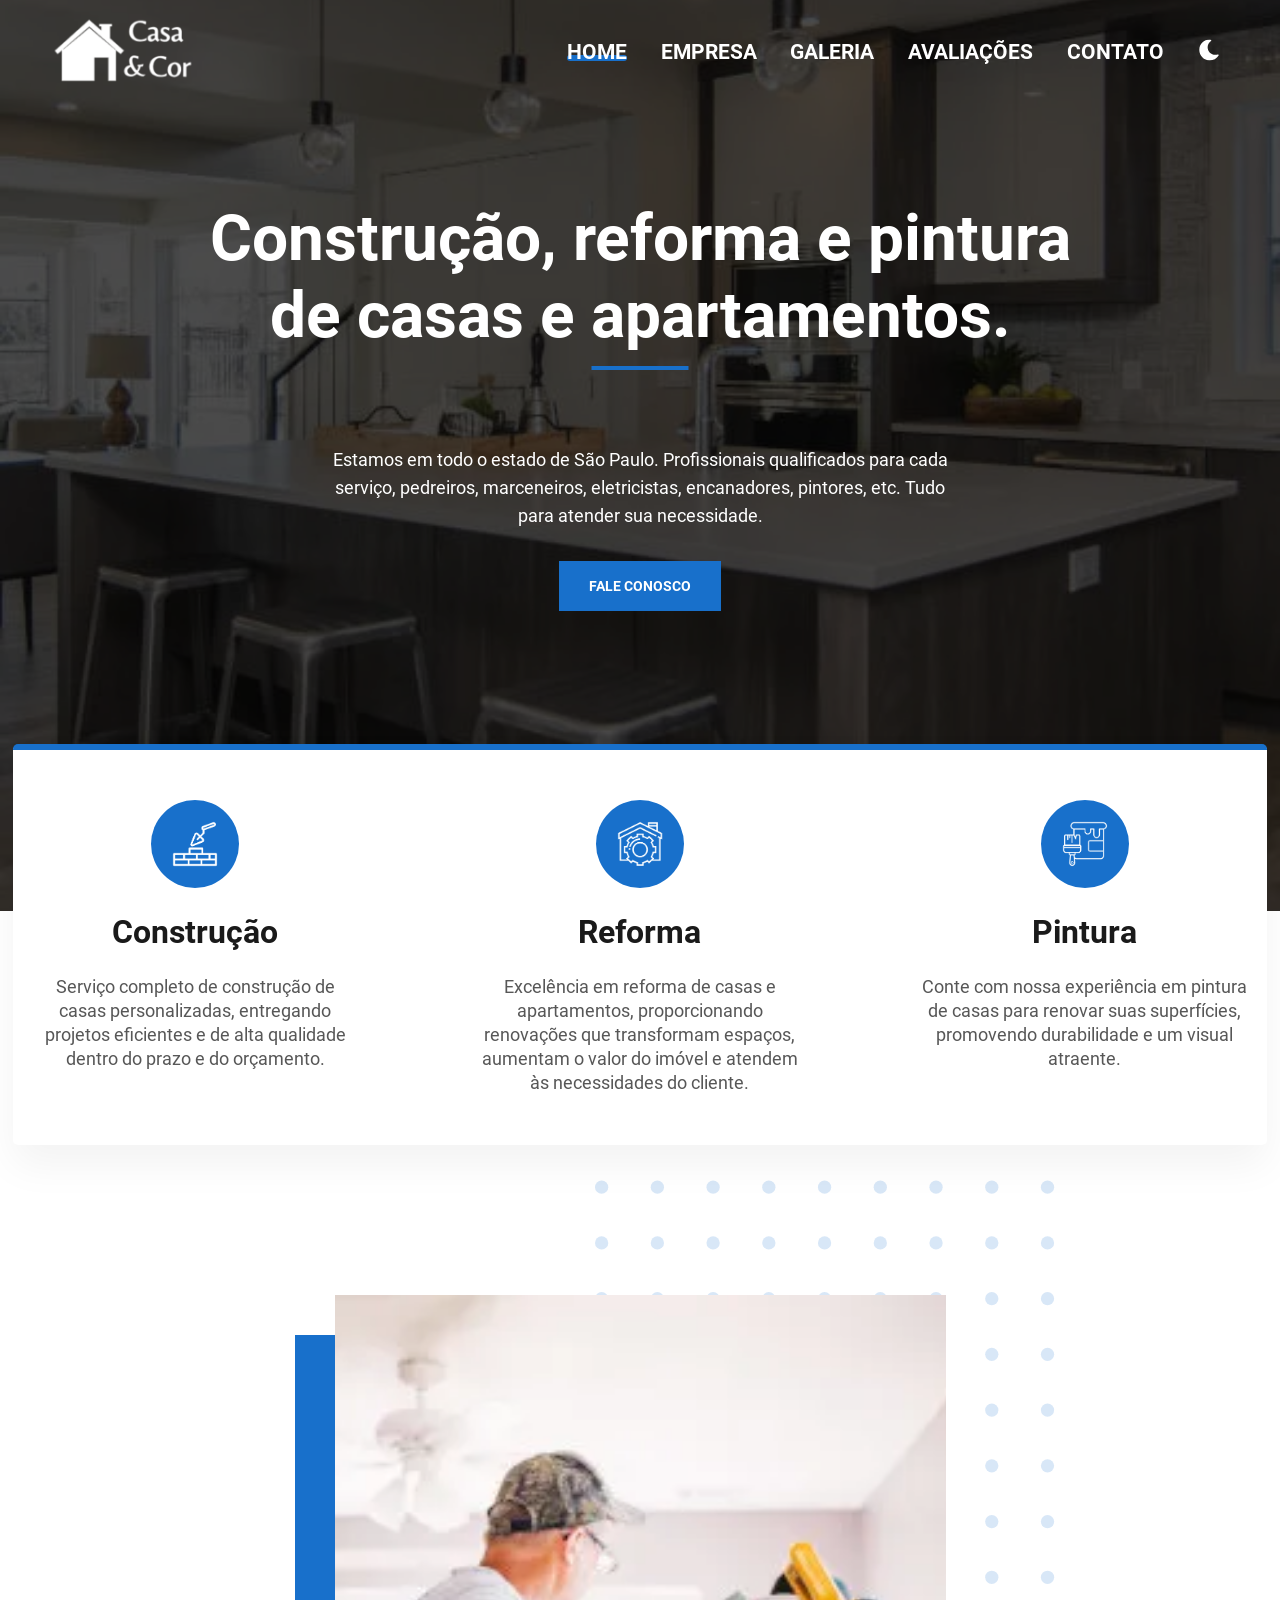
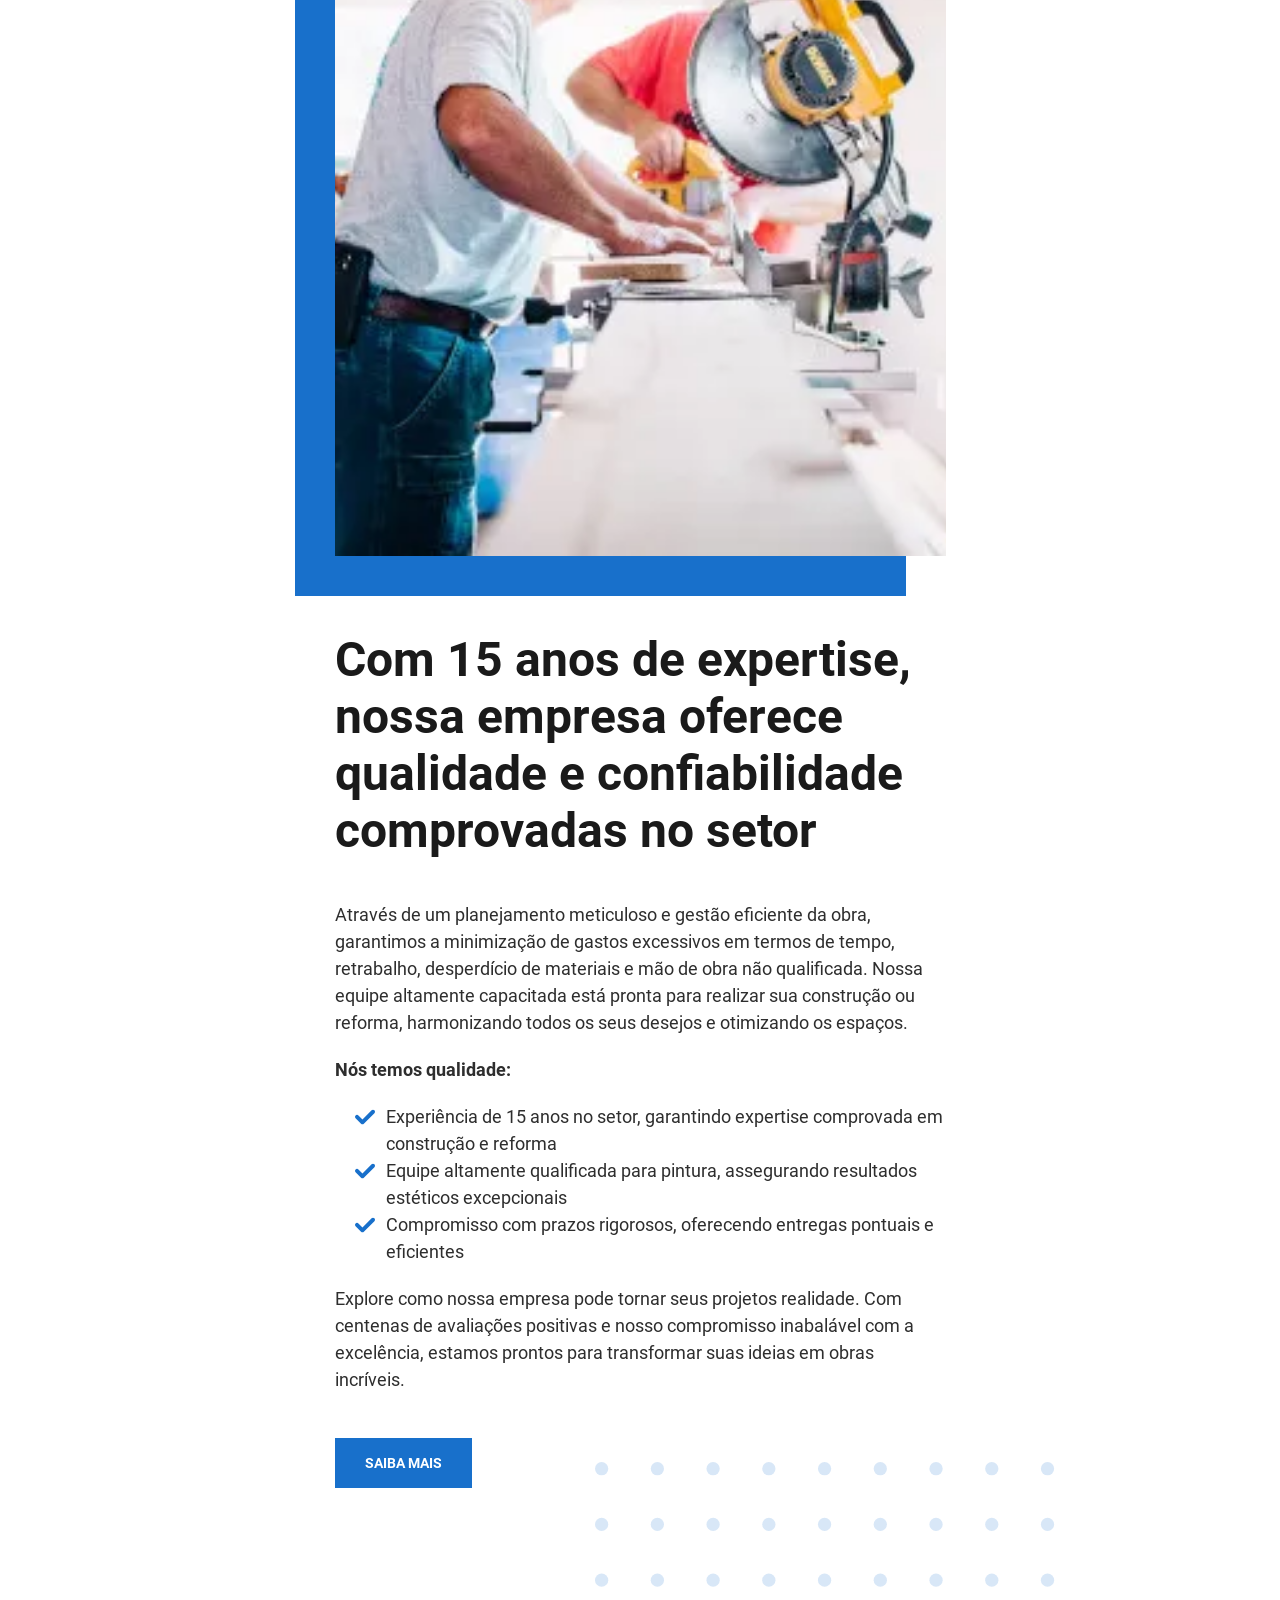
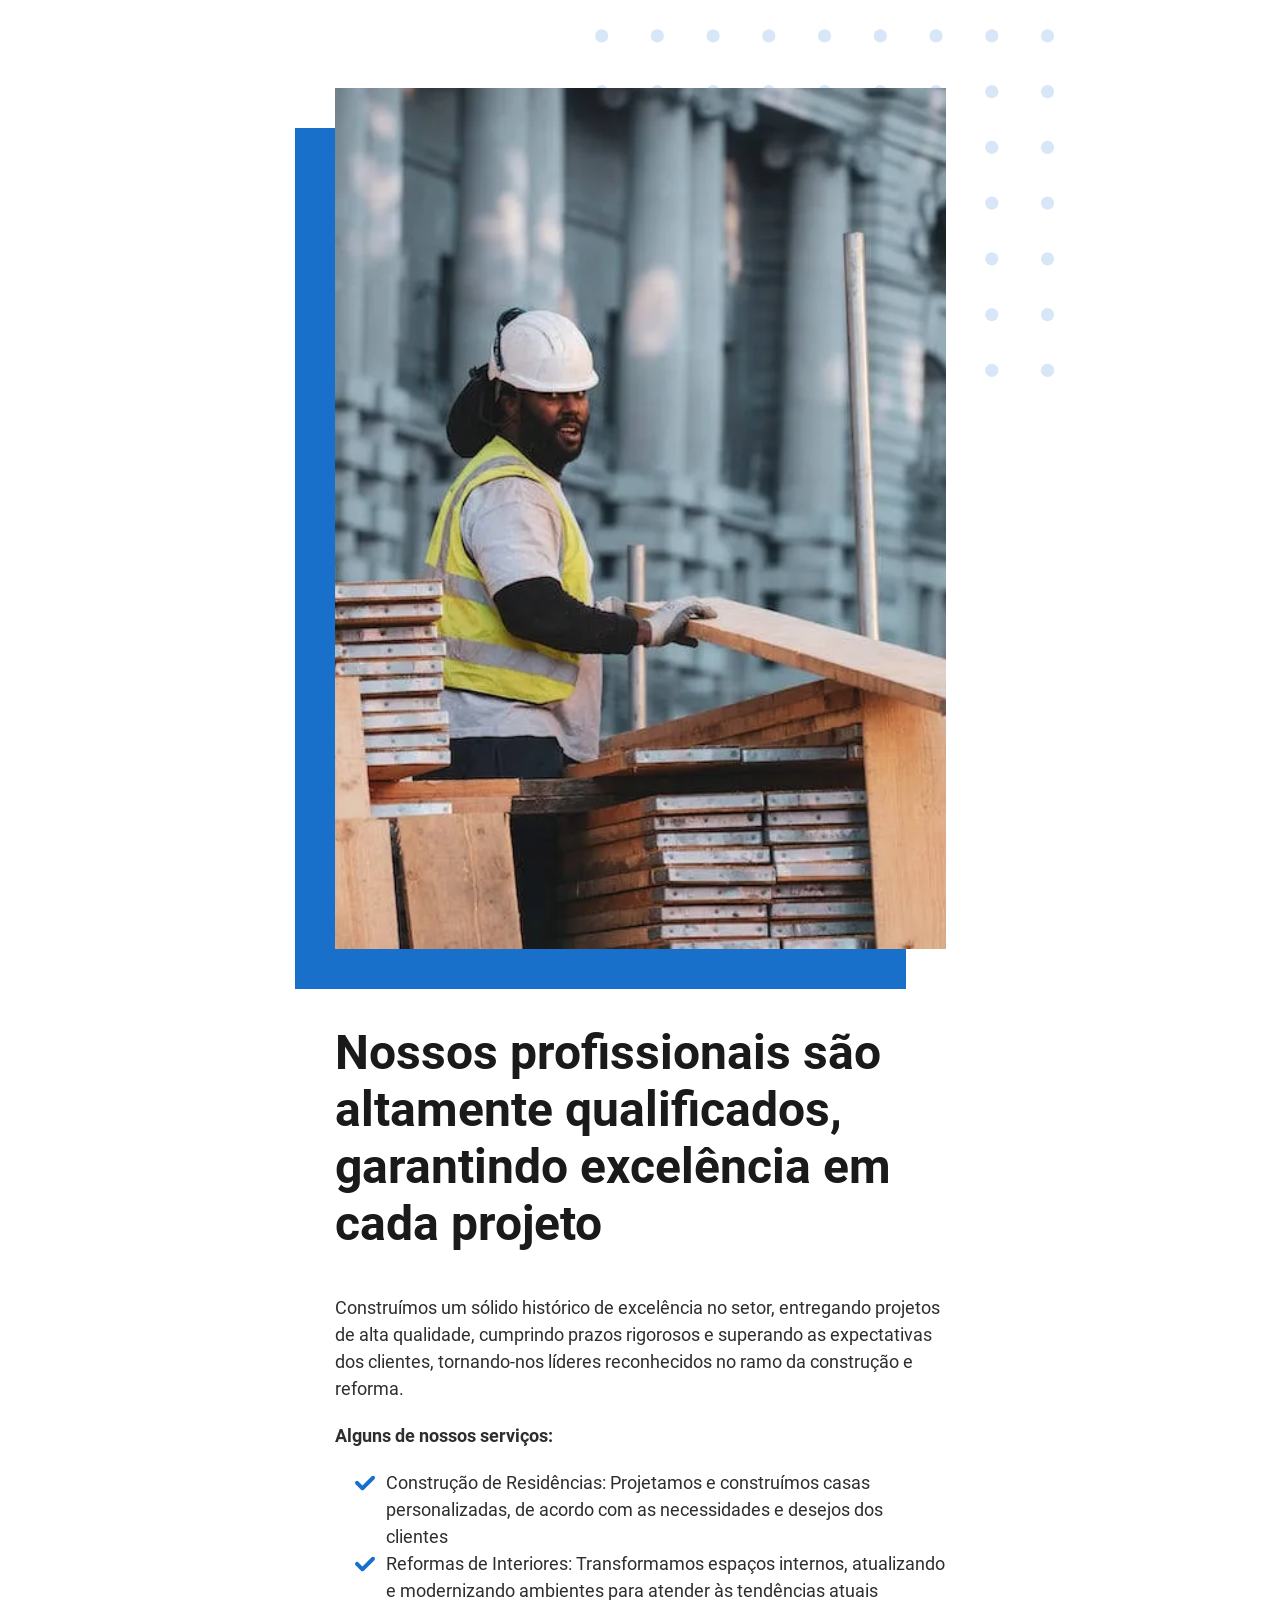
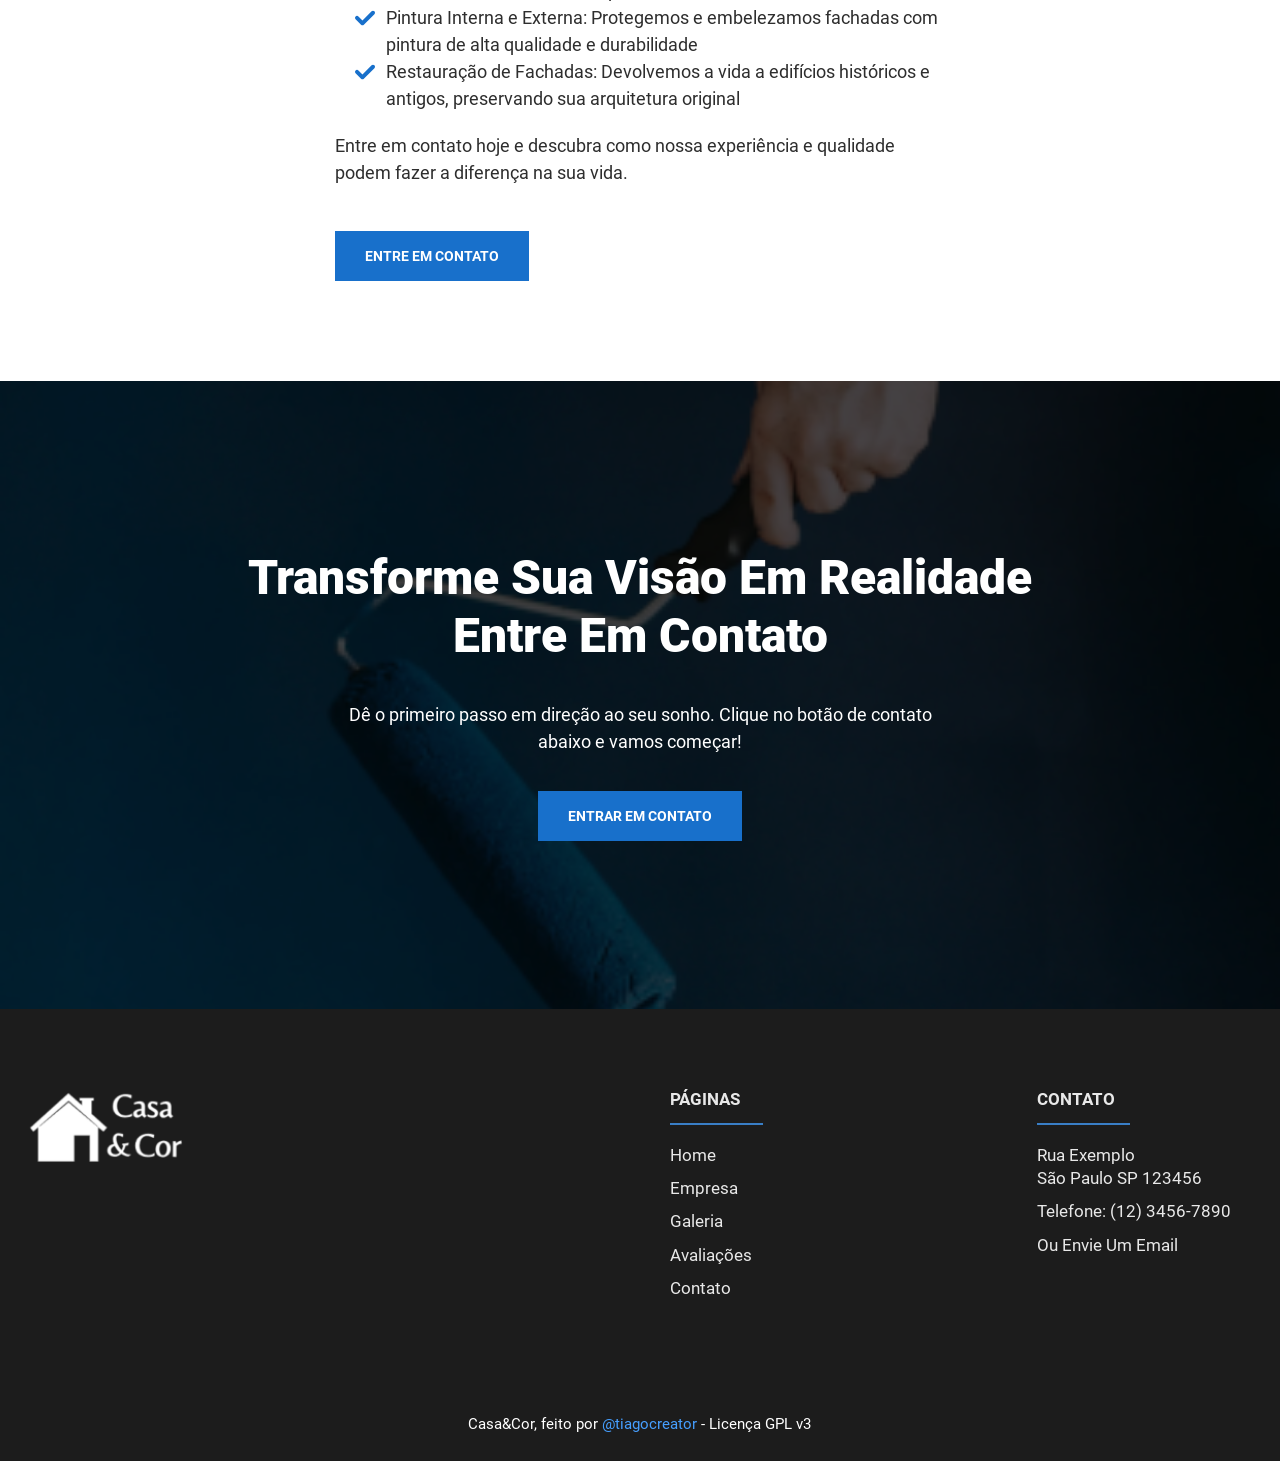
==== commit 4772a1b9: "Fix bugs" ====
--- a/index.html
+++ b/index.html
@@ -76,7 +76,7 @@
 
         <!--Logo Dark-->
         <img class="dark" aria-hidden="true" src="/images/logo-blue-m.webp"
-          srcset="/images/logo-blue-m.webp, x /images/logo-blue-l.webp 2x" alt="" width="196" height="92"
+          srcset="/images/logo-blue-m.webp 1x, /images/logo-blue-l.webp 2x" alt="" width="196" height="92"
           decoding="async" loading="lazy">
       </a>
 
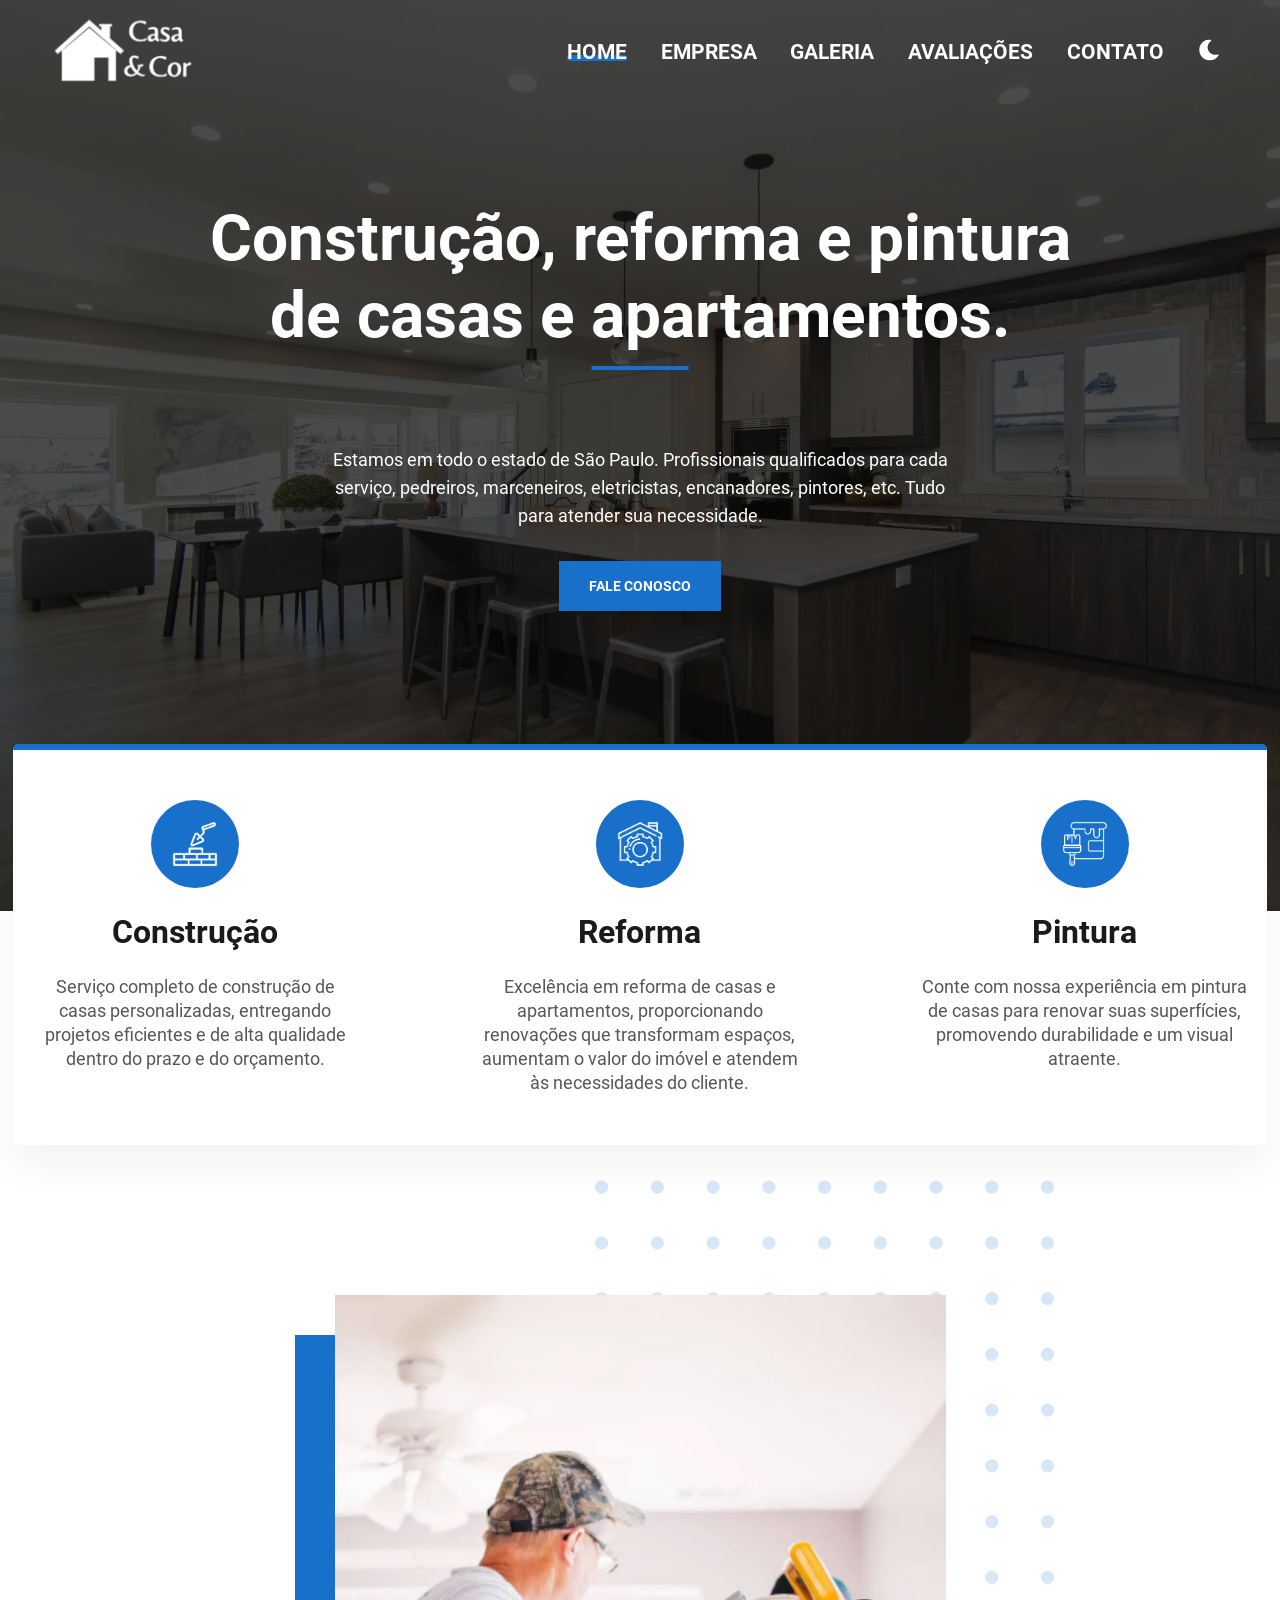
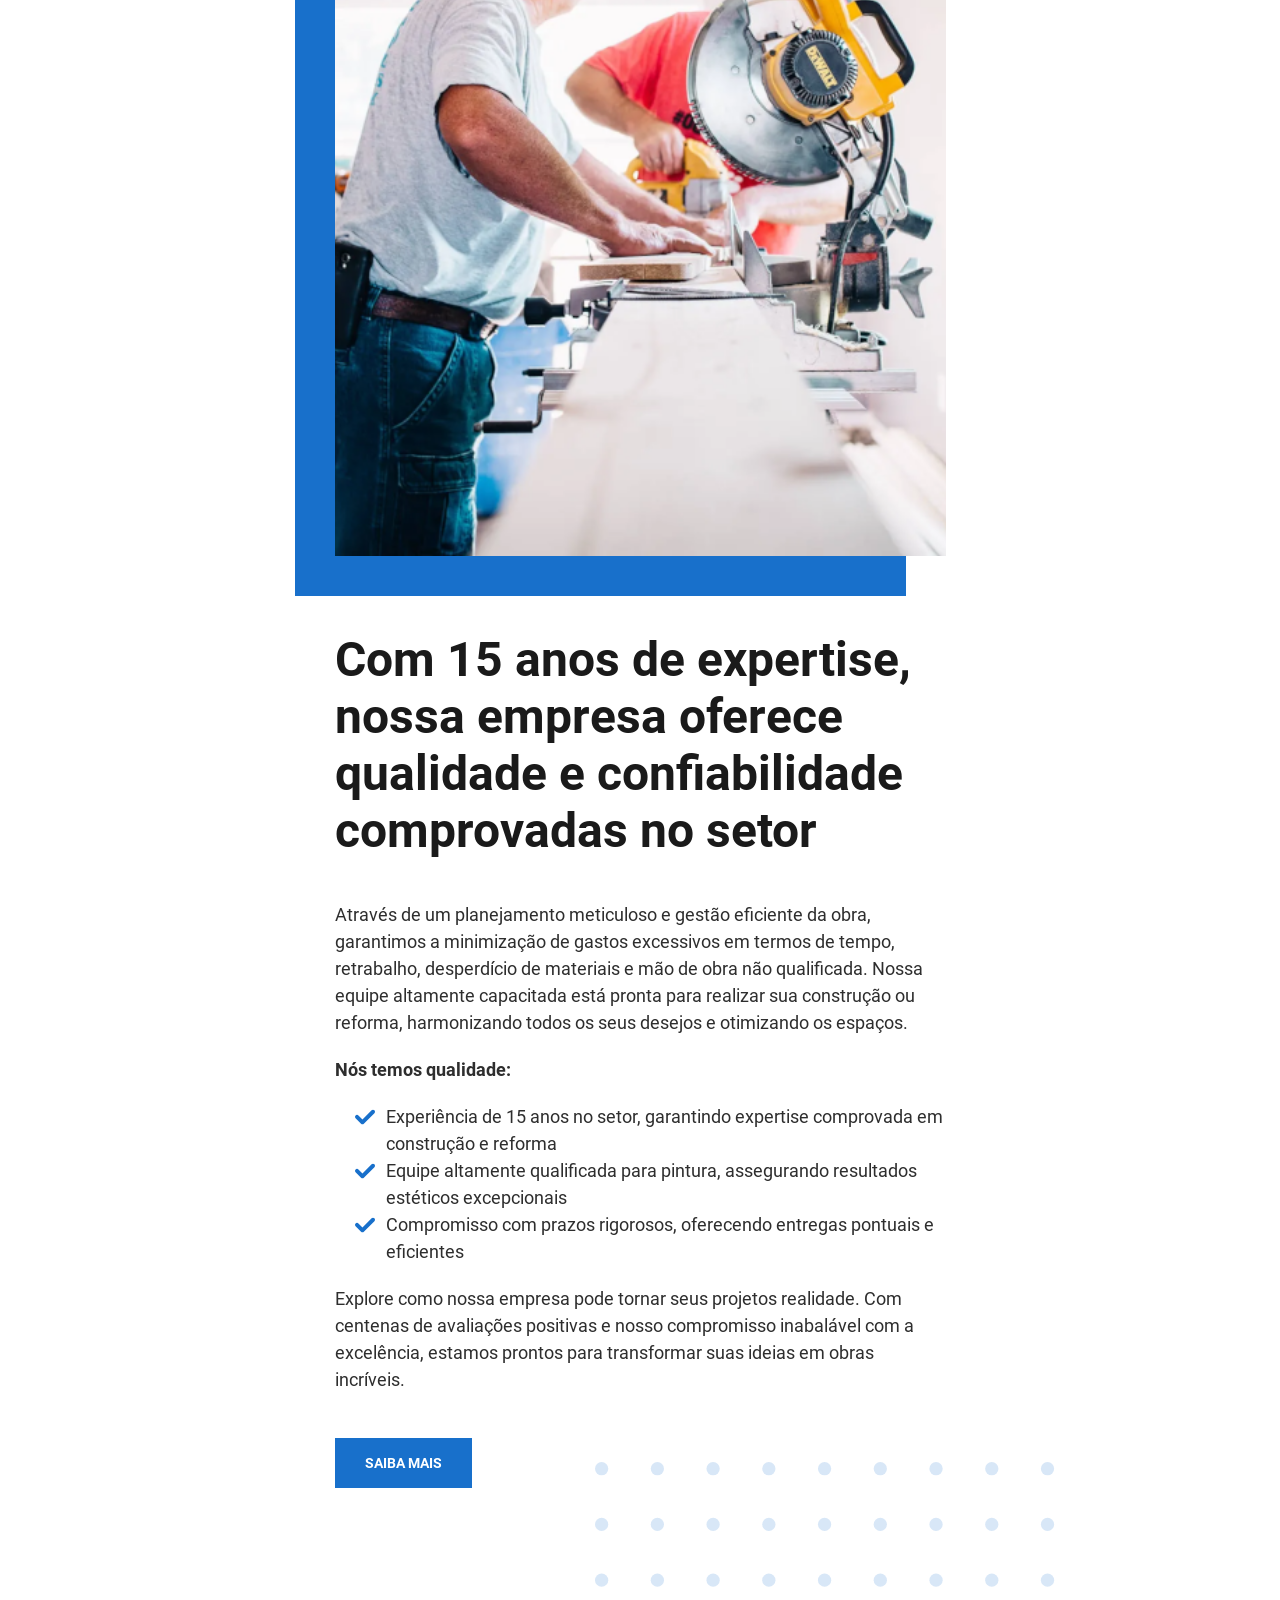
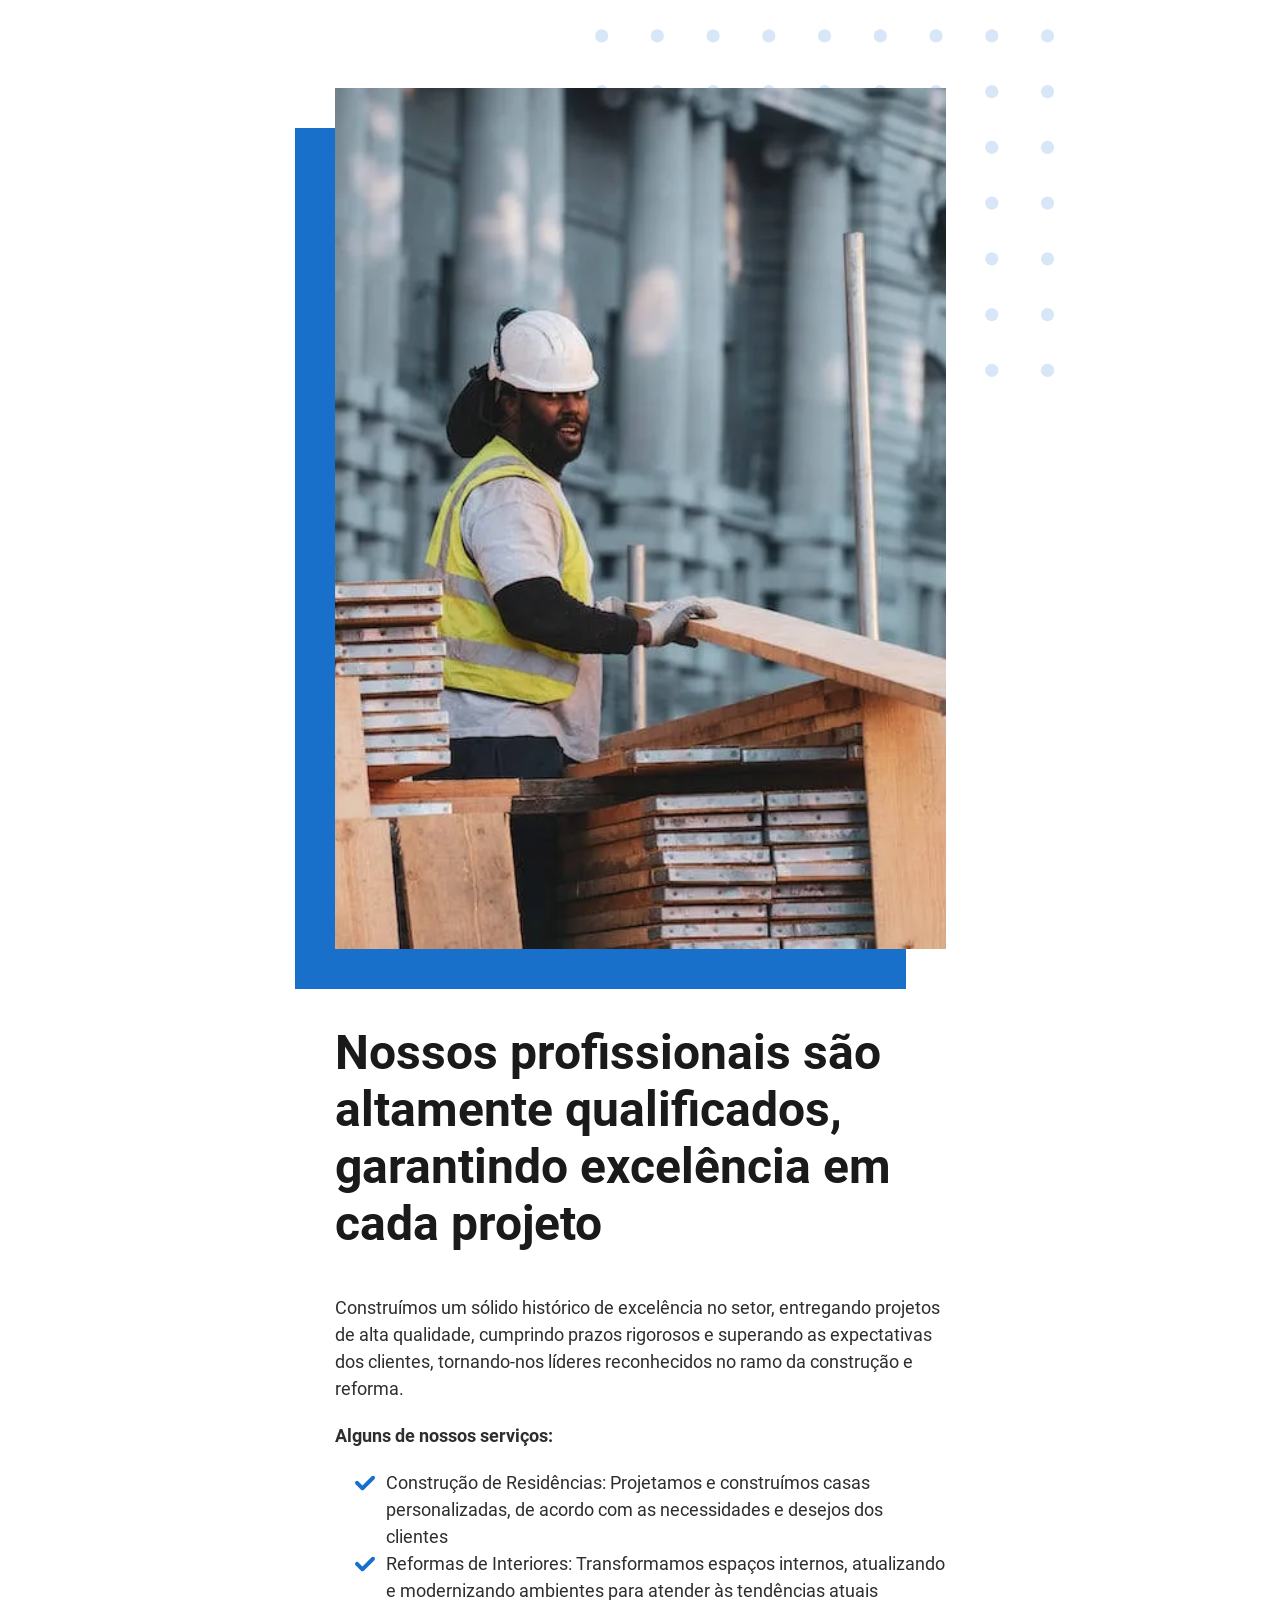
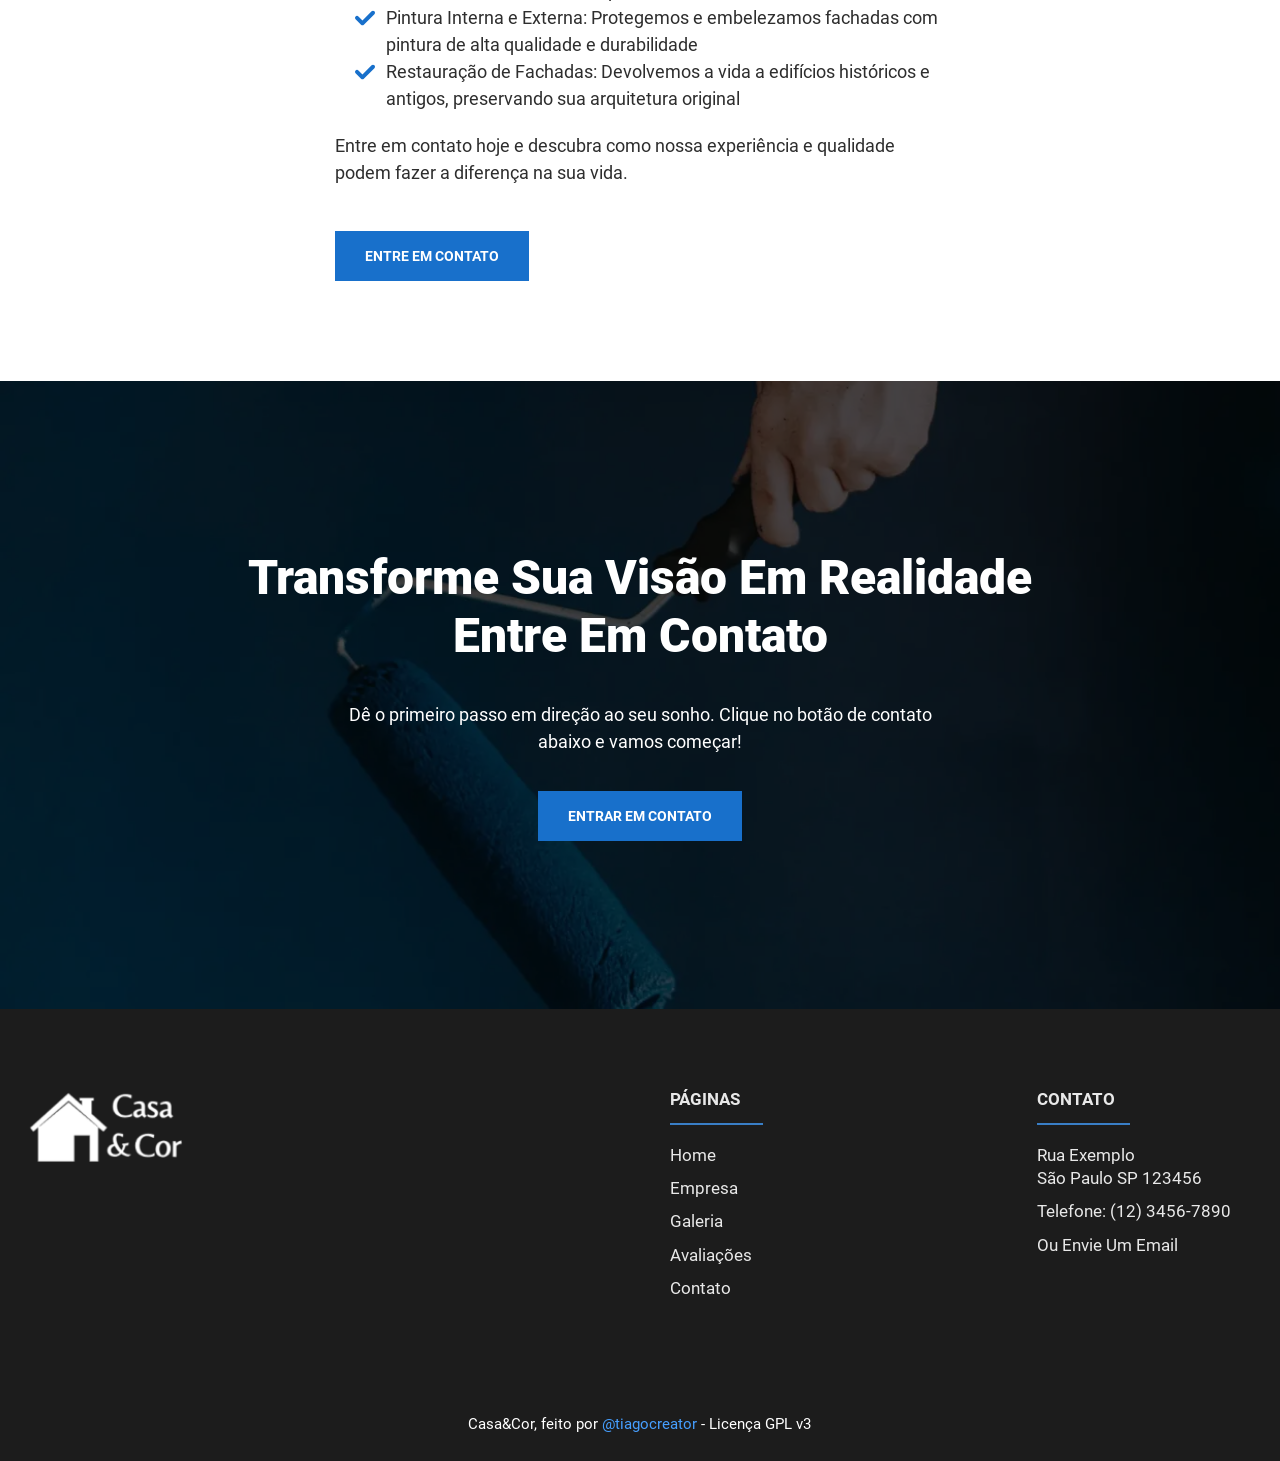
==== commit 24ec259c: "Optimize image loading and responsiveness" ====
--- a/index.html
+++ b/index.html
@@ -29,7 +29,7 @@
   <meta name="theme-color" content="#ffffff">
 
   <!-- Pré-carregar -->
-  <link rel="preload" as="image" href="/images/landing-m.webp" />
+  <link rel="preload" as="image" href="/images/landing-s.webp" />
   <link rel="preload" as="font" type="font/woff2" href="fonts/roboto-v29-latin-regular.woff2" crossorigin />
   <link rel="preload" as="font" type="font/woff2" href="fonts/roboto-v29-latin-700.woff2" crossorigin />
 
@@ -129,9 +129,10 @@
         </div>
       </div>
       <picture>
-        <source media="(max-width: 600px)" srcset="/images/landing-m.webp" />
-        <source media="(min-width: 601px)" srcset="/images/landing.webp" />
-        <img aria-hidden="true" decoding="async" src="/images/landing.webp" alt="casa nova" width="600" height="750" />
+        <source media="(max-width: 400px)" srcset="/images/landing-s.webp">
+        <source media="(max-width: 750px)" srcset="/images/landing-m.webp">
+        <source media="(max-width: 1366px)" srcset="/images/landing-l.webp">
+        <img aria-hidden="true" decoding="async" src="/images/landing-s.webp" alt="" width="360" height="240">
       </picture>
     </section>
 
@@ -221,10 +222,12 @@
           <a class="button-solid" href="/about.html">Saiba Mais</a>
         </div>
         <picture class="image-box">
-          <source media="(max-width: 600px)" srcset="/images/company-m.webp" />
-          <source media="(min-width: 601px)" srcset="/images/company.webp" />
-          <img aria-hidden="true" loading="lazy" decoding="async" src="/images/company.webp"
-            alt="homem operando serra eletrica" width="500" height="333" />
+          <source media="(max-width: 400px)" srcset="/images/company-s.webp">
+          <source media="(max-width: 750px)" srcset="/images/company-m.webp">
+          <source media="(max-width: 1366px)" srcset="/images/company-l.webp">
+          <source media="(min-width: 1367px)" srcset="/images/company.webp">
+          <img aria-hidden="true" loading="lazy" decoding="async" src="/images/company-s.webp"
+            alt="engenheiros planejando a construção" width="220" height="226">
         </picture>
       </div>
     </section>
@@ -306,9 +309,10 @@
       <picture>
         <source media="(max-width: 400px)" srcset="/images/paint-s.webp">
         <source media="(max-width: 600px)" srcset="/images/paint-m.webp">
-        <source media="(min-width: 601px)" srcset="/images/paint.webp">
-        <img aria-hidden="true" loading="lazy" decoding="async" src="/images/paint-s.webp" alt="pincel de tinta"
-          width="360" height="240">
+        <source media="(max-width: 1366px)" srcset="/images/paint-l.webp">
+        <source media="(min-width: 1367px)" srcset="/images/paint.webp">
+        <img aria-hidden="true" loading="lazy" decoding="async" src="/images/paint-s.webp" alt="" width="360"
+          height="240">
       </picture>
     </section>
 
--- a/css/critical.css
+++ b/css/critical.css
@@ -1 +1 @@
-@media only screen and (min-width:0){#hero{font-size:inherit;padding-bottom:16.875em;padding-top:9.375em;position:relative;z-index:1}#hero:before{content:'';position:absolute;display:block;height:100%;width:100%;background:#000;opacity:.7;top:0;left:0;z-index:-10}#hero picture{position:absolute;top:0;left:0;height:100%;width:100%;z-index:-11}#hero picture img{position:absolute;top:0;left:0;height:100%;width:100%;object-fit:cover}#hero .hero-content{width:96%;max-width:71.5em;margin:auto;position:relative;z-index:10;text-align:center}#hero .hero-content{padding:0}#hero .heroText{width:100%;margin:auto;max-width:56.875em}#hero h1{font-weight:bold;font-size:min(12vw, 4em);color:#fff;text-align:center;line-height:1.203125;margin:auto;width:100%;max-width:14.125em;margin-bottom:1.4375em;position:relative}#hero h1:before{content:'';position:absolute;display:block;height:.0625em;width:1.515625em;background:var(--primary);opacity:1;bottom:-0.25em;left:50%;transform:translateX(-50%)}#hero p{line-height:1.55em;margin:auto;margin-bottom:1.72222222em;color:#fff;width:100%;text-align:center;max-width:34.27777778em;opacity:1}#hero .button-solid{margin:auto;display:inline-block;width:auto}}@media only screen and (min-width:48em){#hero{padding:12.5em 0 18.75em 0;z-index:1;overflow:hidden}#hero .hero-content{display:flex;justify-content:space-between;position:relative}}@media only screen and (min-width:1300px){#hero{padding-top:17.0625em;padding-bottom:19.1875em;background:url('../images/landing.webp');background-size:cover;background-position:center;background-repeat:no-repeat;background-attachment:fixed}#hero picture{display:none}}@media only screen and (min-width:0){.services{border-radius:.3125em;margin:auto;margin-top:-10.4375em;position:relative;z-index:100;background:#fff;width:90%;max-width:82.5em;padding:3.125em 1.25em;border-top:.375em solid var(--primary);box-shadow:0 20px 40px rgba(0,0,0,0.05);margin-bottom:3.125em}.services .card{display:block;width:100%;max-width:22.3125em;margin:auto;margin-bottom:3.125em}.services .card:last-of-type{margin-bottom:0}.services .card picture{background:var(--primary);width:5.5em;height:5.5em;display:flex;justify-content:center;align-items:center;margin:auto;margin-bottom:1.4375em;border-radius:50%}.services .card picture img{width:3em;height:3em}.services .card h2{text-align:center;font-size:2em;line-height:1.35em;font-weight:700;color:#1a1a1a;margin-bottom:.65em}.services .card p{text-align:center;line-height:1.33333333em;width:100%;opacity:.8}}@media only screen and (min-width:768px){.services{font-size:min(1.8vw, 1em);display:flex;justify-content:space-between;align-items:flex-start;width:98%}.services .card{margin:0;max-width:20.3125em}}@media only screen and (min-width:1300px){.services{padding:3.125em 5em}.services .card{max-width:22.3125em}}@media only screen and (min-width:0){body.dark-mode #services{background:var(--medium)}body.dark-mode #services picture{background:var(--primaryDark)}body.dark-mode #services h2{color:#fff;font-weight:bold}}+@media only screen and (min-width:0){#hero{font-size:inherit;padding-bottom:16.875em;padding-top:9.375em;position:relative;z-index:1}#hero:before{content:'';position:absolute;display:block;height:100%;width:100%;background:#000;opacity:.7;top:0;left:0;z-index:-10}#hero picture{position:absolute;top:0;left:0;height:100%;width:100%;z-index:-11}#hero picture img{position:absolute;top:0;left:0;height:100%;width:100%;object-fit:cover}#hero .hero-content{width:96%;max-width:71.5em;margin:auto;position:relative;z-index:10;text-align:center}#hero .hero-content{padding:0}#hero .heroText{width:100%;margin:auto;max-width:56.875em}#hero h1{font-weight:bold;font-size:min(12vw, 4em);color:#fff;text-align:center;line-height:1.203125;margin:auto;width:100%;max-width:14.125em;margin-bottom:1.4375em;position:relative}#hero h1:before{content:'';position:absolute;display:block;height:.0625em;width:1.515625em;background:var(--primary);opacity:1;bottom:-0.25em;left:50%;transform:translateX(-50%)}#hero p{line-height:1.55em;margin:auto;margin-bottom:1.72222222em;color:#fff;width:100%;text-align:center;max-width:34.27777778em;opacity:1}#hero .button-solid{margin:auto;display:inline-block;width:auto}}@media only screen and (min-width:48em){#hero{padding:12.5em 0 18.75em 0;z-index:1;overflow:hidden}#hero .hero-content{display:flex;justify-content:space-between;position:relative}}@media only screen and (min-width:1366px){#hero{padding-top:17.0625em;padding-bottom:19.1875em;background:url('../images/landing-l.webp');background-size:cover;background-position:center;background-repeat:no-repeat;background-attachment:fixed}#hero picture{display:none}}@media only screen and (min-width:0){.services{border-radius:.3125em;margin:auto;margin-top:-10.4375em;position:relative;z-index:100;background:#fff;width:90%;max-width:82.5em;padding:3.125em 1.25em;border-top:.375em solid var(--primary);box-shadow:0 20px 40px rgba(0,0,0,0.05);margin-bottom:3.125em}.services .card{display:block;width:100%;max-width:22.3125em;margin:auto;margin-bottom:3.125em}.services .card:last-of-type{margin-bottom:0}.services .card picture{background:var(--primary);width:5.5em;height:5.5em;display:flex;justify-content:center;align-items:center;margin:auto;margin-bottom:1.4375em;border-radius:50%}.services .card picture img{width:3em;height:3em}.services .card h2{text-align:center;font-size:2em;line-height:1.35em;font-weight:700;color:#1a1a1a;margin-bottom:.65em}.services .card p{text-align:center;line-height:1.33333333em;width:100%;opacity:.8}}@media only screen and (min-width:768px){.services{font-size:min(1.8vw, 1em);display:flex;justify-content:space-between;align-items:flex-start;width:98%}.services .card{margin:0;max-width:20.3125em}}@media only screen and (min-width:1300px){.services{padding:3.125em 5em}.services .card{max-width:22.3125em}}@media only screen and (min-width:0){body.dark-mode #services{background:var(--medium)}body.dark-mode #services picture{background:var(--primaryDark)}body.dark-mode #services h2{color:#fff;font-weight:bold}}
